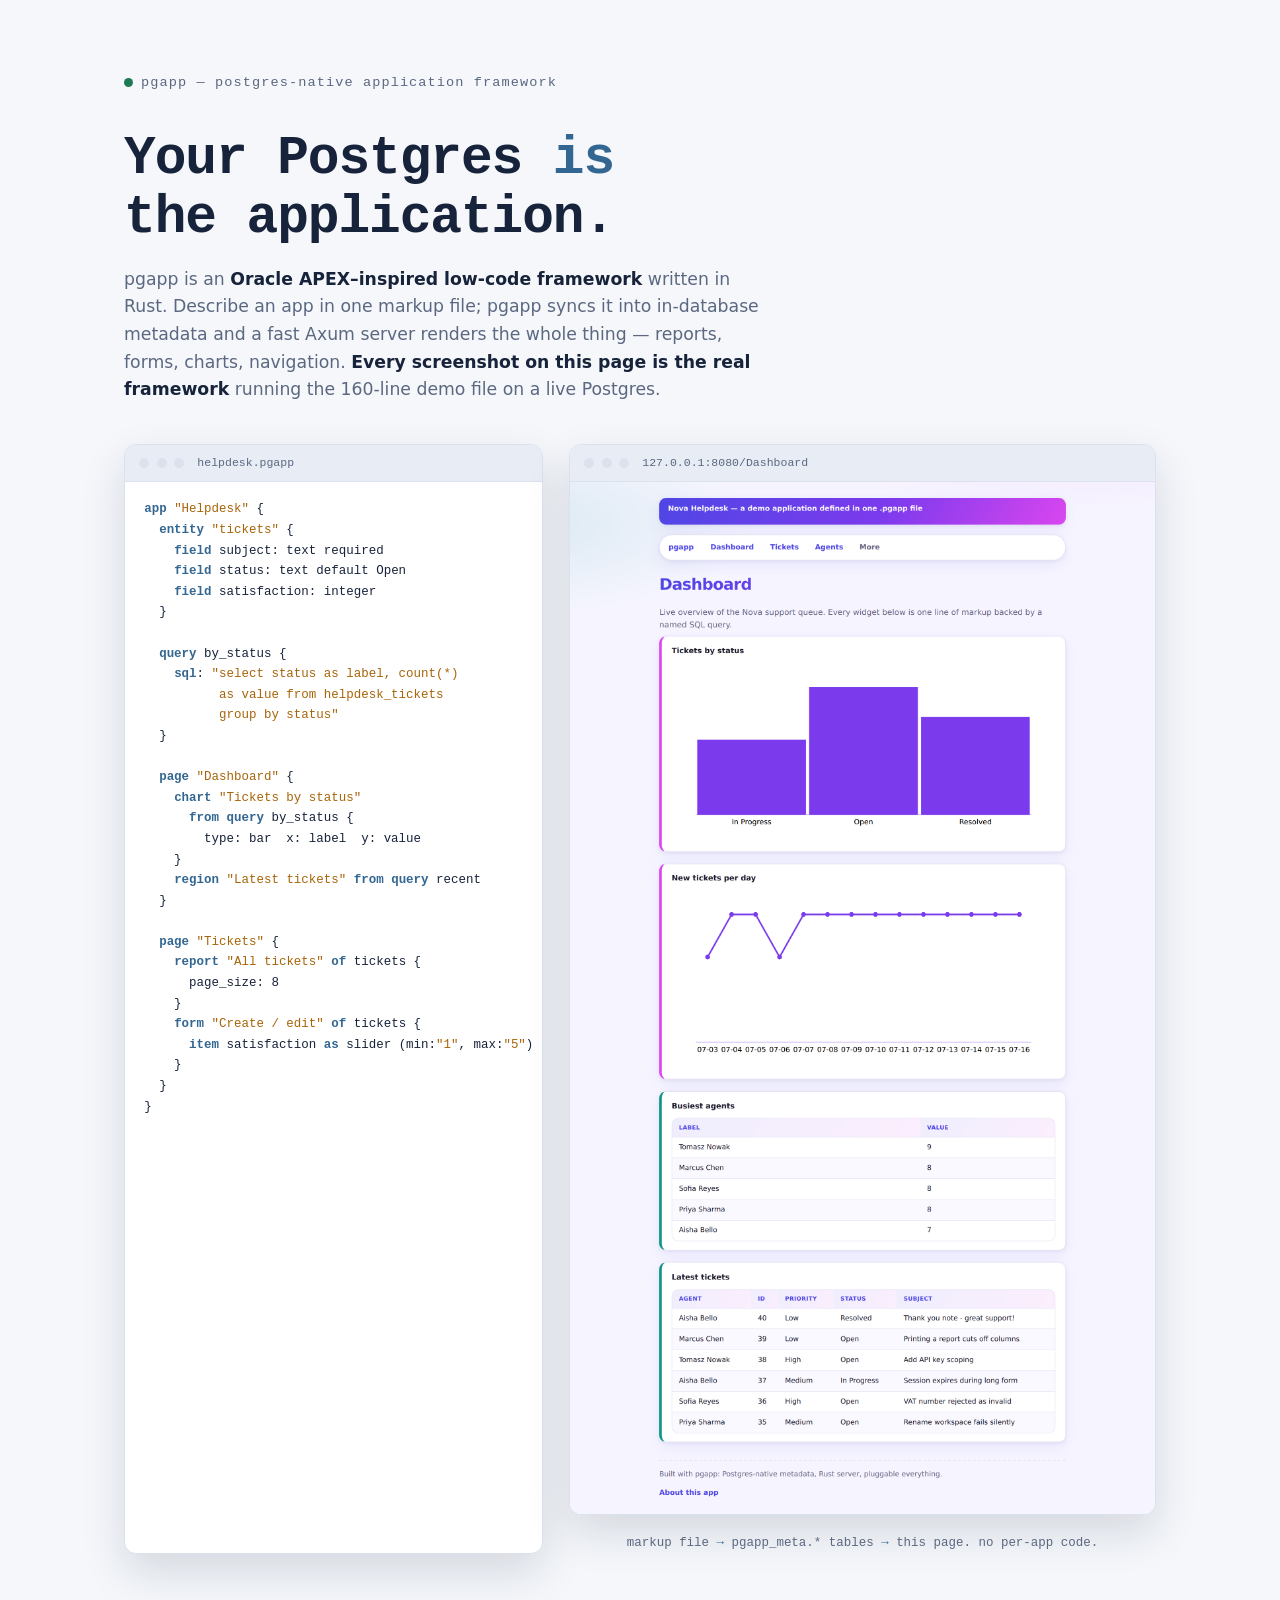
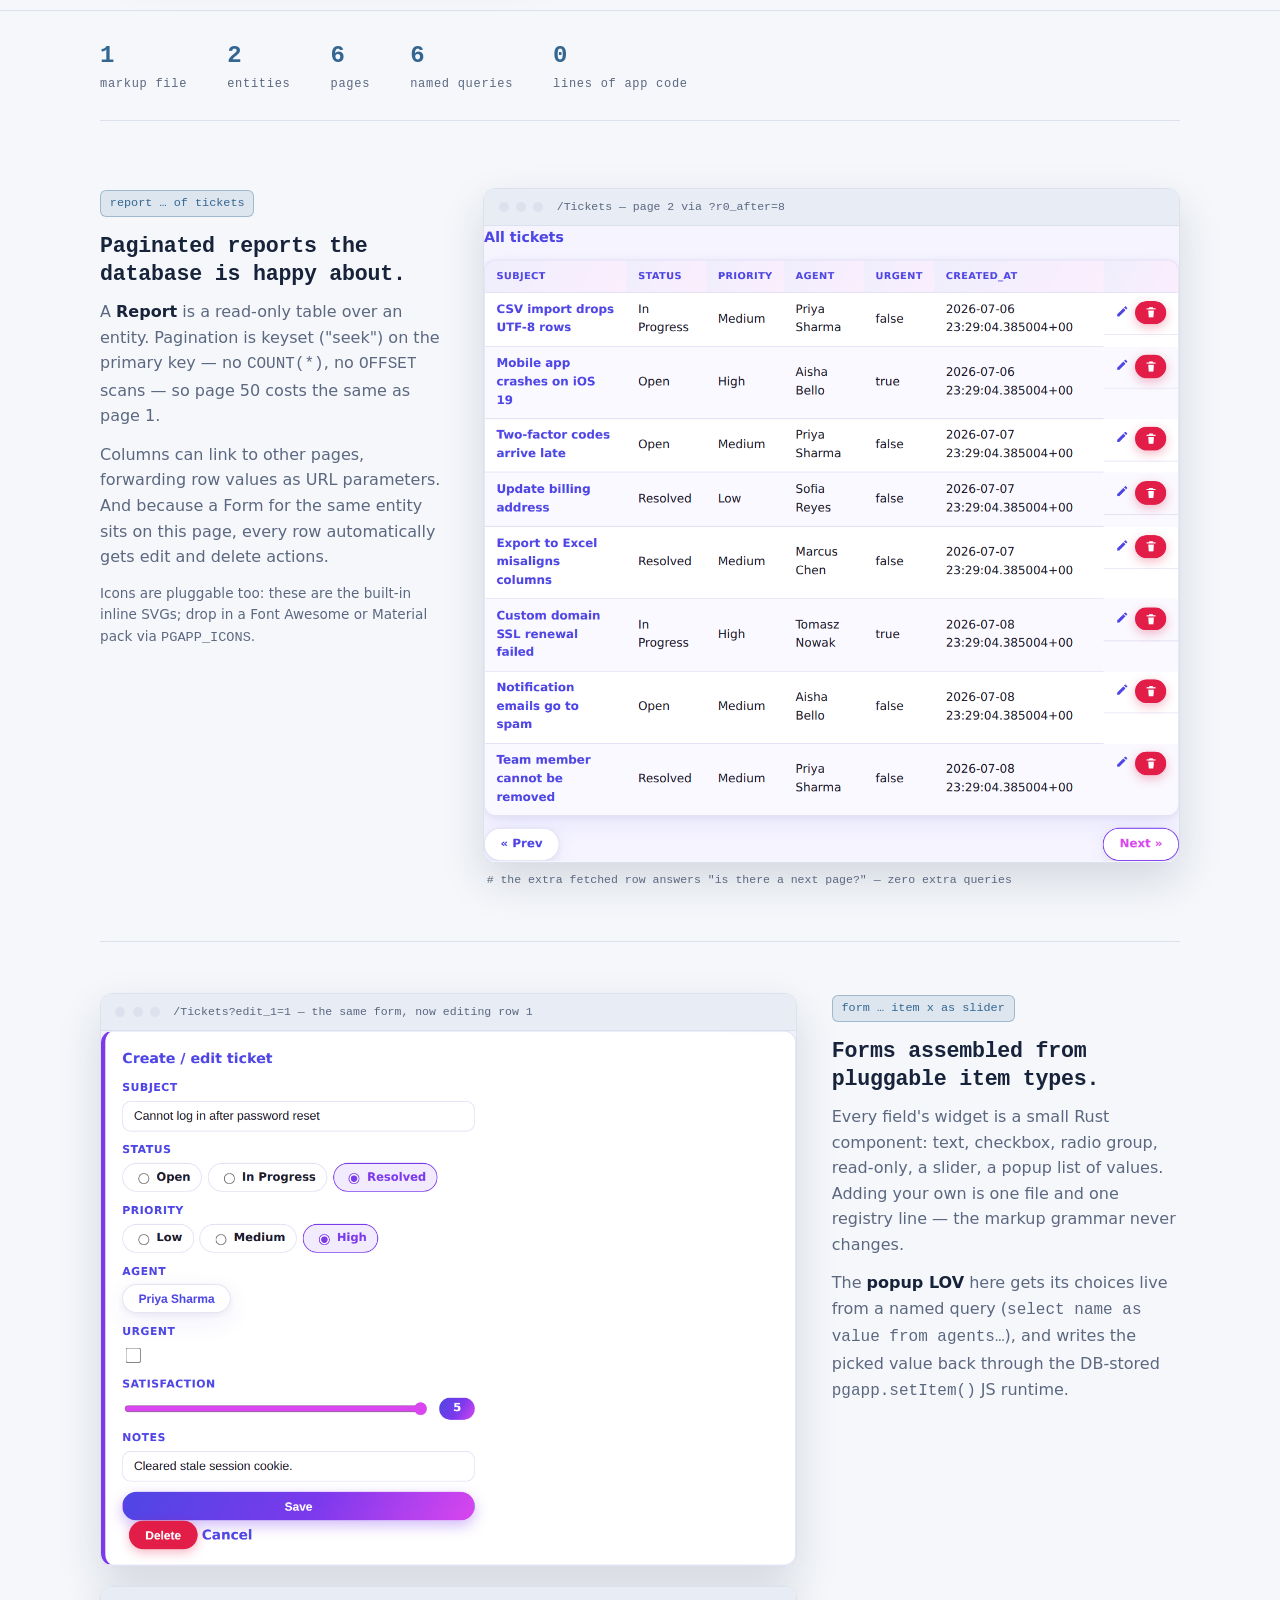
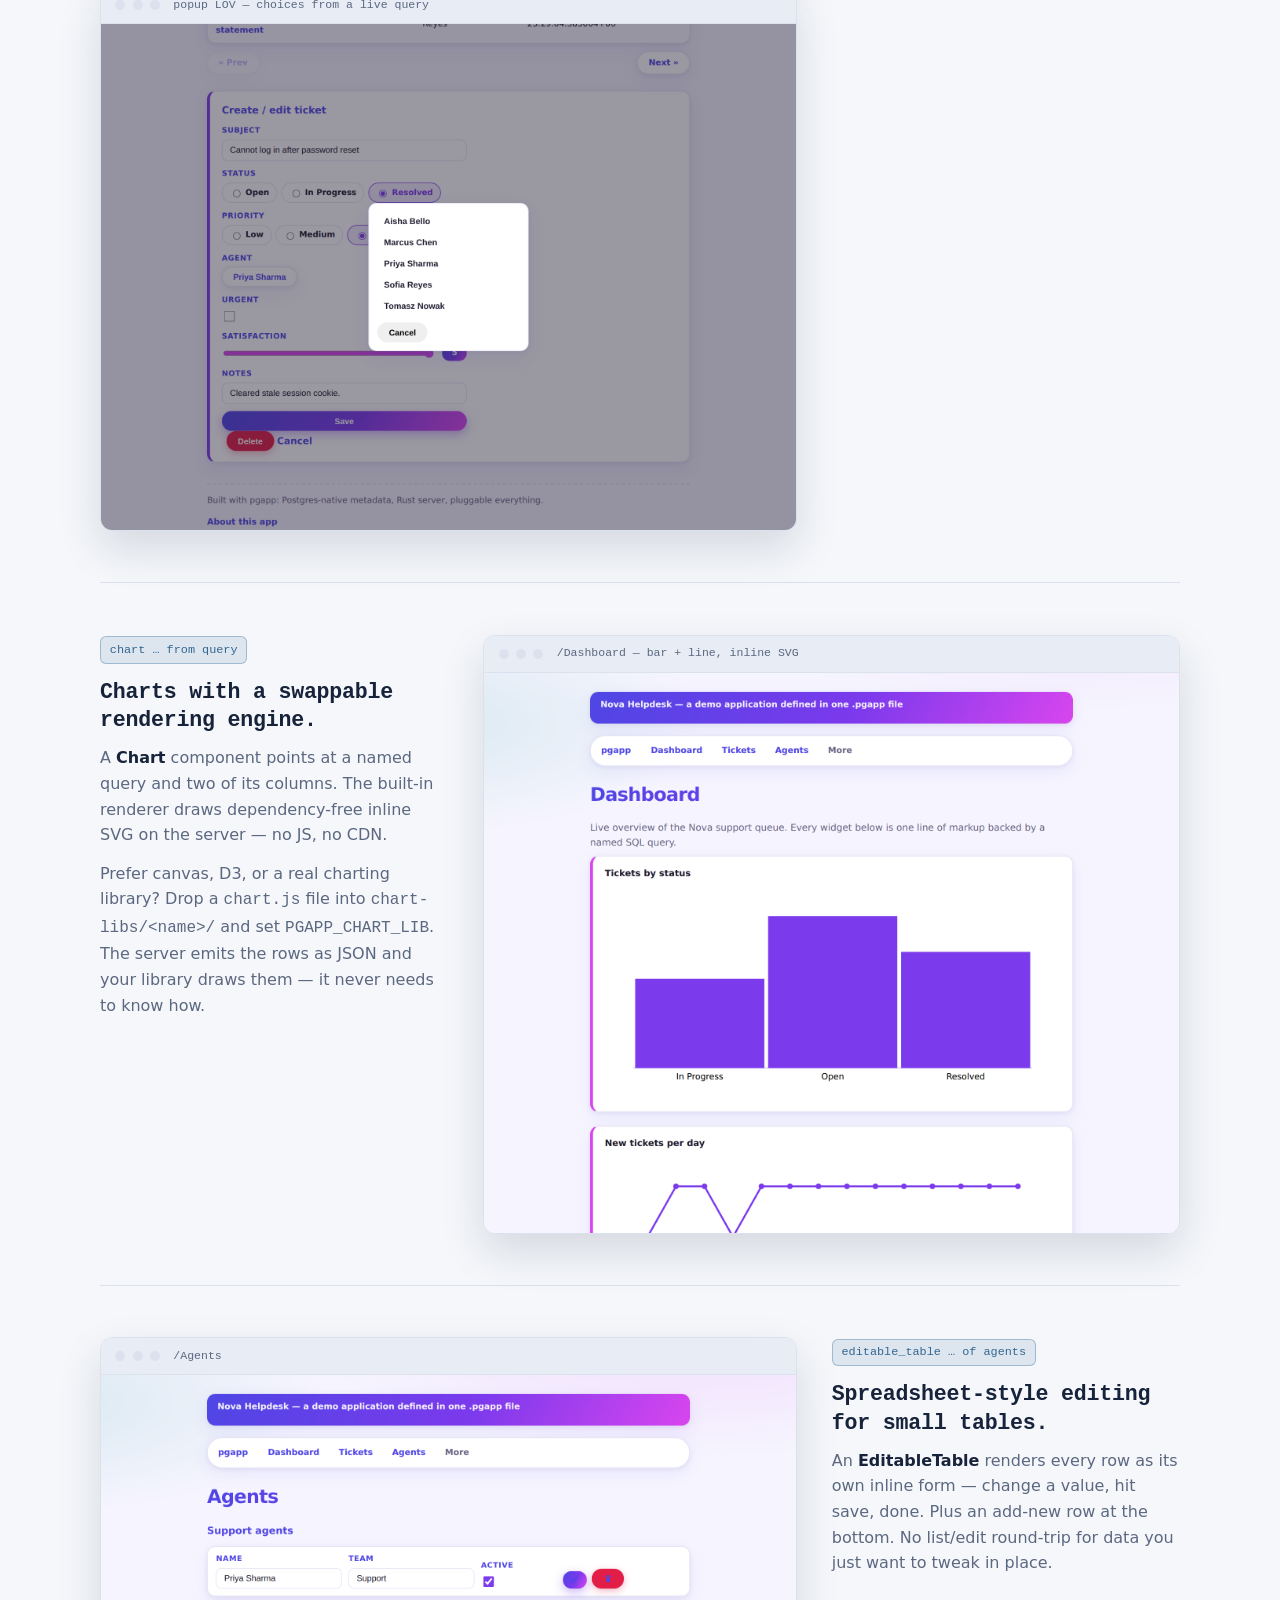
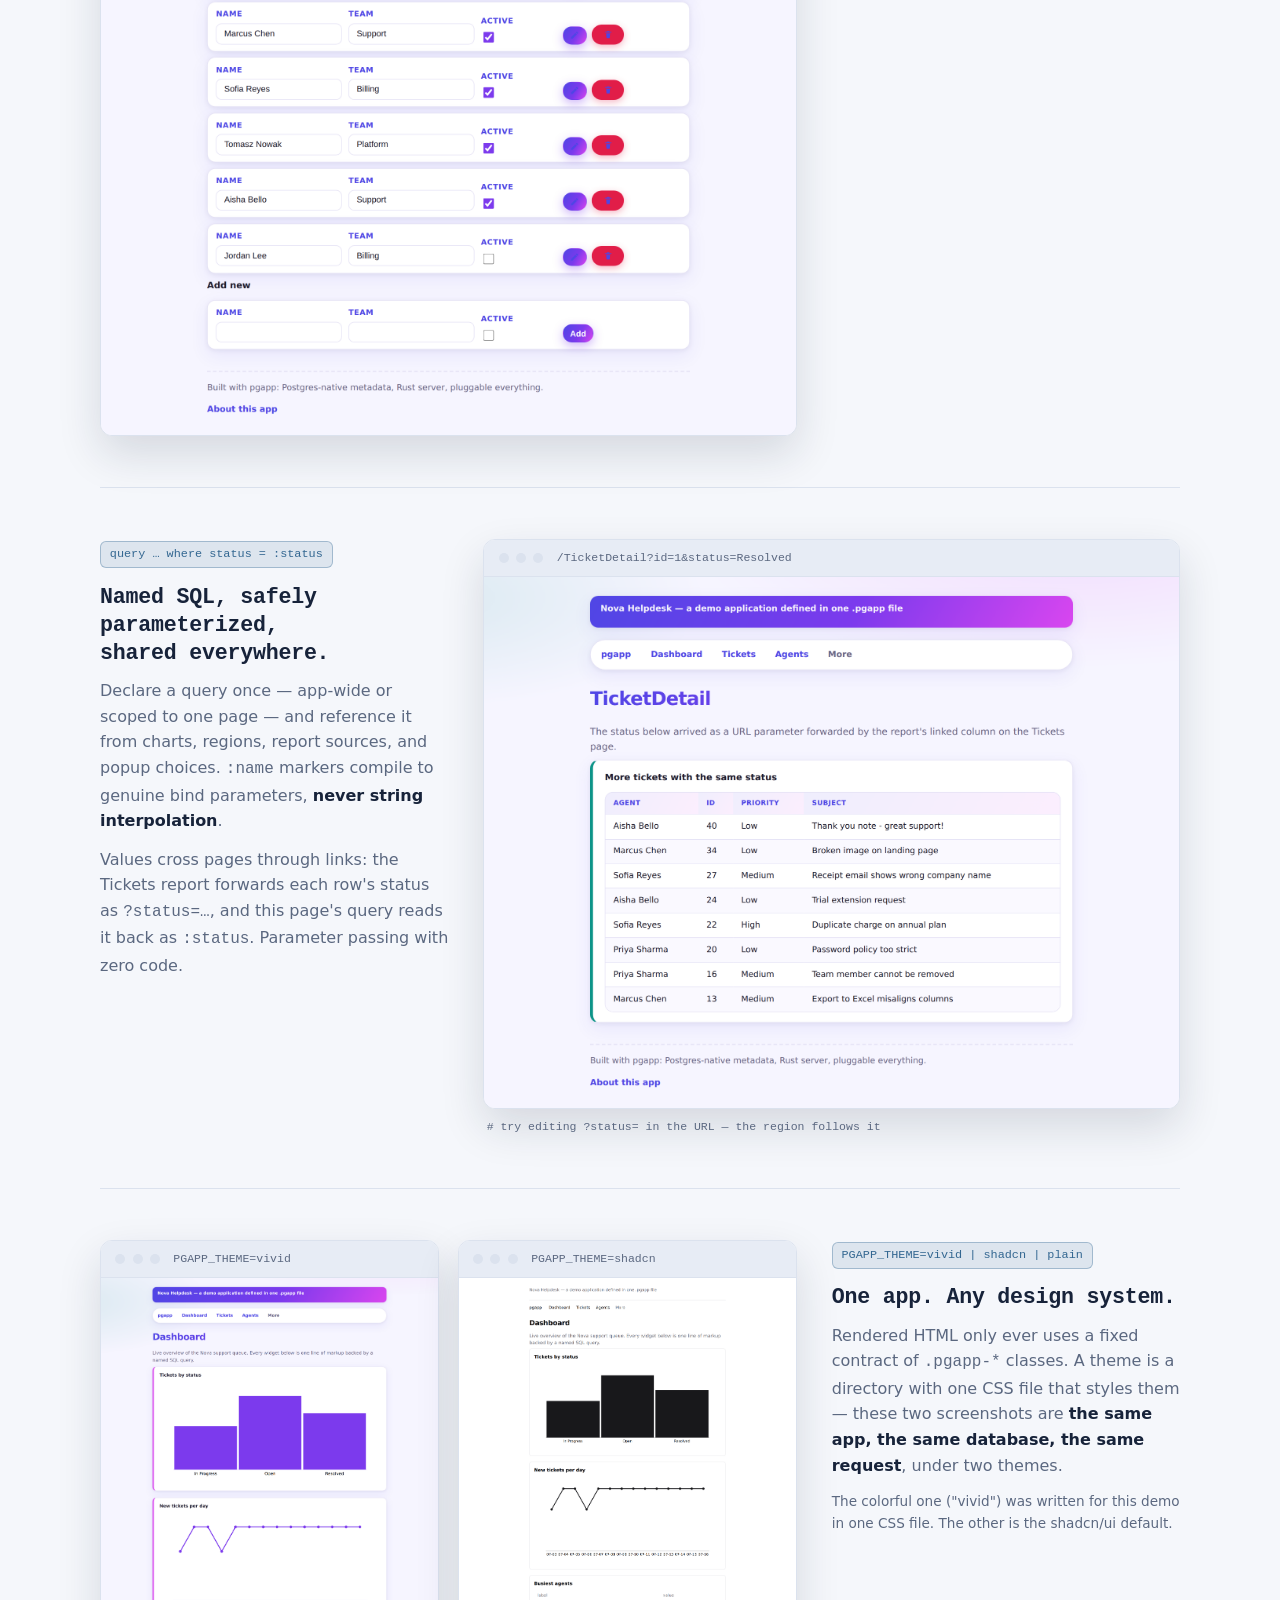
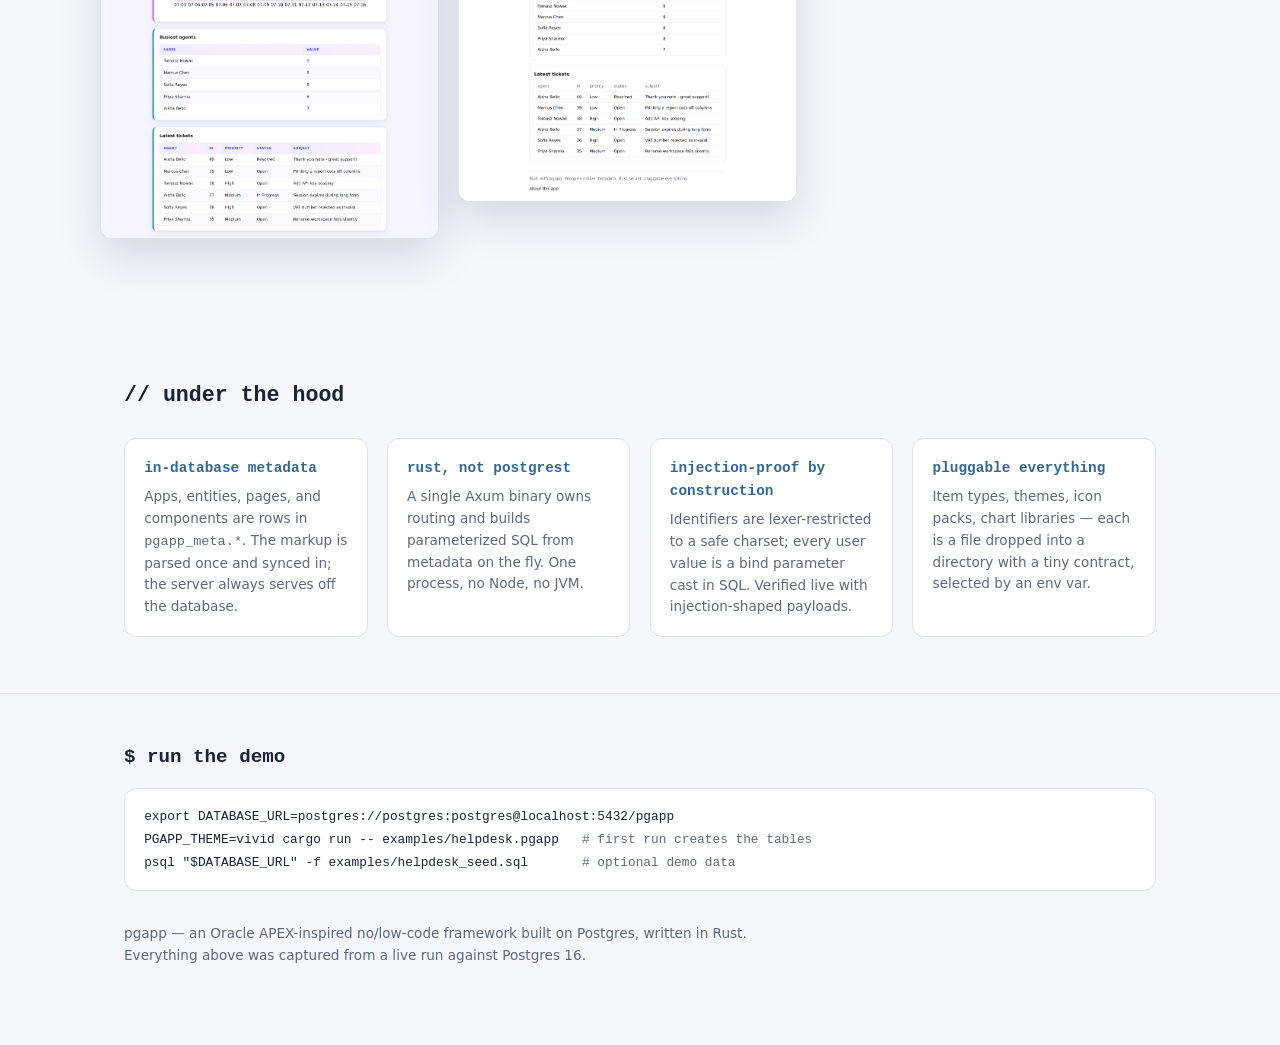
==== marketing/index.html @ d8c6afb7 "Add Nova Helpdesk demo app, vivid theme, and marketing page - examples/helpdesk.pgapp: a richer demo" ====
<!doctype html>
<html lang="en">
<head>
<meta charset="utf-8">
<meta name="viewport" content="width=device-width, initial-scale=1">
<title>pgapp — your Postgres is the app</title>
<style>
  :root {
    --ink0: #0b1220;
    --ink1: #121b2e;
    --ink2: #1a2740;
    --line: #24304a;
    --text: #dce4f2;
    --muted: #8b97ad;
    --accent: #6db3e8;
    --accent-deep: #336791;
    --amber: #e8a13d;
    --good: #58c496;
    --frame-bar: #1a2438;
    --shadow: 0 24px 60px rgb(0 0 0 / 0.45);
    --radius: 12px;
    --mono: ui-monospace, "SF Mono", "Cascadia Code", "JetBrains Mono", Menlo, Consolas, monospace;
    --sans: system-ui, -apple-system, "Segoe UI", sans-serif;
  }
  @media (prefers-color-scheme: light) {
    :root {
      --ink0: #f5f7fb;
      --ink1: #ffffff;
      --ink2: #eef2f9;
      --line: #dbe2ee;
      --text: #17233a;
      --muted: #5b6880;
      --accent: #336791;
      --accent-deep: #336791;
      --amber: #a86408;
      --good: #1e7a54;
      --frame-bar: #e7ecf5;
      --shadow: 0 18px 44px rgb(23 35 58 / 0.14);
    }
  }
  :root[data-theme="dark"] {
    --ink0: #0b1220; --ink1: #121b2e; --ink2: #1a2740; --line: #24304a;
    --text: #dce4f2; --muted: #8b97ad; --accent: #6db3e8; --accent-deep: #336791;
    --amber: #e8a13d; --good: #58c496; --frame-bar: #1a2438;
    --shadow: 0 24px 60px rgb(0 0 0 / 0.45);
  }
  :root[data-theme="light"] {
    --ink0: #f5f7fb; --ink1: #ffffff; --ink2: #eef2f9; --line: #dbe2ee;
    --text: #17233a; --muted: #5b6880; --accent: #336791; --accent-deep: #336791;
    --amber: #a86408; --good: #1e7a54; --frame-bar: #e7ecf5;
    --shadow: 0 18px 44px rgb(23 35 58 / 0.14);
  }

  * { box-sizing: border-box; }
  body {
    margin: 0;
    background: var(--ink0);
    color: var(--text);
    font-family: var(--sans);
    line-height: 1.6;
    font-size: 16px;
  }
  a { color: var(--accent); }
  a:focus-visible, button:focus-visible { outline: 2px solid var(--accent); outline-offset: 3px; }

  .wrap { max-width: 1080px; margin: 0 auto; padding: 0 1.5rem; }

  /* ---------- hero ---------- */
  .hero { padding: 4.5rem 0 3.5rem; border-bottom: 1px solid var(--line); }
  .brand {
    font-family: var(--mono);
    font-size: 0.85rem;
    color: var(--muted);
    letter-spacing: 0.08em;
    display: flex;
    align-items: center;
    gap: 0.5rem;
    margin-bottom: 2.25rem;
  }
  .brand .dot { width: 9px; height: 9px; border-radius: 50%; background: var(--good); }
  h1 {
    font-family: var(--mono);
    font-size: clamp(2rem, 5vw, 3.3rem);
    line-height: 1.12;
    letter-spacing: -0.02em;
    margin: 0 0 1.1rem;
    max-width: 21ch;
    text-wrap: balance;
    font-weight: 700;
  }
  h1 .a { color: var(--accent); }
  .lede { color: var(--muted); max-width: 58ch; font-size: 1.08rem; margin: 0 0 2.5rem; }
  .lede strong { color: var(--text); font-weight: 600; }

  .hero-pair {
    display: grid;
    grid-template-columns: minmax(320px, 5fr) 7fr;
    gap: 1.6rem;
    align-items: stretch;
  }
  @media (max-width: 860px) { .hero-pair { grid-template-columns: 1fr; } }

  .code-card {
    background: var(--ink1);
    border: 1px solid var(--line);
    border-radius: var(--radius);
    overflow: hidden;
    display: flex;
    flex-direction: column;
    box-shadow: var(--shadow);
  }
  .code-card .bar, .frame .bar {
    display: flex;
    align-items: center;
    gap: 0.45rem;
    background: var(--frame-bar);
    border-bottom: 1px solid var(--line);
    padding: 0.55rem 0.9rem;
    font-family: var(--mono);
    font-size: 0.72rem;
    color: var(--muted);
  }
  .bar .b { width: 10px; height: 10px; border-radius: 50%; background: var(--line); }
  .bar .name { margin-left: 0.4rem; }
  .code-card pre {
    margin: 0;
    padding: 1.1rem 1.2rem;
    overflow-x: auto;
    font-family: var(--mono);
    font-size: 0.78rem;
    line-height: 1.65;
    flex: 1;
  }
  .k { color: var(--accent); font-weight: 600; }
  .s { color: var(--amber); }
  .c { color: var(--muted); }

  .frame {
    background: var(--ink1);
    border: 1px solid var(--line);
    border-radius: var(--radius);
    overflow: hidden;
    box-shadow: var(--shadow);
  }
  .frame img { display: block; width: 100%; height: auto; }
  .frame.crop img { max-height: 560px; object-fit: cover; object-position: top; }

  .arrow-note {
    font-family: var(--mono);
    font-size: 0.78rem;
    color: var(--muted);
    text-align: center;
    padding: 1.2rem 0 0;
  }
  .arrow-note .a { color: var(--accent); }

  /* ---------- stats strip ---------- */
  .stats {
    display: flex;
    flex-wrap: wrap;
    gap: 2.5rem;
    padding: 1.6rem 0;
    border-bottom: 1px solid var(--line);
    font-family: var(--mono);
  }
  .stat .n { font-size: 1.5rem; font-weight: 700; color: var(--accent); font-variant-numeric: tabular-nums; }
  .stat .l { font-size: 0.75rem; color: var(--muted); letter-spacing: 0.06em; }

  /* ---------- feature rows ---------- */
  .features { padding: 1rem 0 2rem; }
  .feature {
    display: grid;
    grid-template-columns: minmax(280px, 4fr) 8fr;
    gap: 2.2rem;
    align-items: start;
    padding: 3.2rem 0;
    border-bottom: 1px solid var(--line);
  }
  .feature:last-child { border-bottom: none; }
  .feature.flip { grid-template-columns: 8fr minmax(280px, 4fr); }
  .feature.flip .txt { order: 2; }
  .feature.flip .media { order: 1; }
  @media (max-width: 860px) {
    .feature, .feature.flip { grid-template-columns: 1fr; }
    .feature.flip .txt { order: 1; }
    .feature.flip .media { order: 2; }
  }
  .eyebrow {
    display: inline-block;
    font-family: var(--mono);
    font-size: 0.74rem;
    color: var(--accent);
    background: color-mix(in srgb, var(--accent) 12%, transparent);
    border: 1px solid color-mix(in srgb, var(--accent) 35%, transparent);
    border-radius: 6px;
    padding: 0.2rem 0.55rem;
    margin-bottom: 0.9rem;
  }
  .feature h2 {
    font-family: var(--mono);
    font-size: 1.35rem;
    letter-spacing: -0.01em;
    margin: 0 0 0.7rem;
    line-height: 1.3;
    text-wrap: balance;
  }
  .feature p { color: var(--muted); margin: 0 0 0.8rem; max-width: 48ch; }
  .feature p strong { color: var(--text); font-weight: 600; }
  .feature .fine { font-size: 0.85rem; }
  .media-stack { display: flex; flex-direction: column; gap: 1.2rem; }
  .caption {
    font-family: var(--mono);
    font-size: 0.72rem;
    color: var(--muted);
    padding: 0.55rem 0.2rem 0;
  }
  .two-up { display: grid; grid-template-columns: 1fr 1fr; gap: 1.2rem; }
  @media (max-width: 700px) { .two-up { grid-template-columns: 1fr; } }

  /* ---------- architecture ---------- */
  .arch { padding: 3.5rem 0; border-bottom: 1px solid var(--line); }
  .arch h2 { font-family: var(--mono); font-size: 1.35rem; margin: 0 0 1.6rem; }
  .arch-grid { display: grid; grid-template-columns: repeat(auto-fit, minmax(230px, 1fr)); gap: 1.2rem; }
  .arch-card {
    background: var(--ink1);
    border: 1px solid var(--line);
    border-radius: var(--radius);
    padding: 1.1rem 1.2rem;
  }
  .arch-card h3 { font-family: var(--mono); font-size: 0.9rem; color: var(--accent); margin: 0 0 0.4rem; }
  .arch-card p { font-size: 0.85rem; color: var(--muted); margin: 0; }

  /* ---------- footer ---------- */
  .foot { padding: 3rem 0 4rem; }
  .foot h2 { font-family: var(--mono); font-size: 1.2rem; margin: 0 0 1rem; }
  .runbox {
    background: var(--ink1);
    border: 1px solid var(--line);
    border-radius: var(--radius);
    padding: 1rem 1.2rem;
    font-family: var(--mono);
    font-size: 0.8rem;
    overflow-x: auto;
    white-space: pre;
    line-height: 1.8;
  }
  .foot .sig { margin-top: 2rem; font-size: 0.85rem; color: var(--muted); }
</style>
</head>
<body>

<header class="hero">
  <div class="wrap">
    <div class="brand"><span class="dot"></span>pgapp &mdash; postgres-native application framework</div>
    <h1>Your Postgres <span class="a">is</span> the application.</h1>
    <p class="lede">pgapp is an <strong>Oracle&nbsp;APEX&ndash;inspired low-code framework</strong> written in Rust.
    Describe an app in one markup file; pgapp syncs it into in-database metadata and a fast Axum server
    renders the whole thing &mdash; reports, forms, charts, navigation. <strong>Every screenshot on this page is the
    real framework</strong> running the 160-line demo file on a live Postgres.</p>

    <div class="hero-pair">
      <div class="code-card">
        <div class="bar"><span class="b"></span><span class="b"></span><span class="b"></span><span class="name">helpdesk.pgapp</span></div>
        <pre><span class="k">app</span> <span class="s">"Helpdesk"</span> {
  <span class="k">entity</span> <span class="s">"tickets"</span> {
    <span class="k">field</span> subject: text required
    <span class="k">field</span> status: text default Open
    <span class="k">field</span> satisfaction: integer
  }

  <span class="k">query</span> by_status {
    <span class="k">sql</span>: <span class="s">"select status as label, count(*)
          as value from helpdesk_tickets
          group by status"</span>
  }

  <span class="k">page</span> <span class="s">"Dashboard"</span> {
    <span class="k">chart</span> <span class="s">"Tickets by status"</span>
      <span class="k">from query</span> by_status {
        type: bar  x: label  y: value
    }
    <span class="k">region</span> <span class="s">"Latest tickets"</span> <span class="k">from query</span> recent
  }

  <span class="k">page</span> <span class="s">"Tickets"</span> {
    <span class="k">report</span> <span class="s">"All tickets"</span> <span class="k">of</span> tickets {
      page_size: 8
    }
    <span class="k">form</span> <span class="s">"Create / edit"</span> <span class="k">of</span> tickets {
      <span class="k">item</span> satisfaction <span class="k">as</span> slider (min:<span class="s">"1"</span>, max:<span class="s">"5"</span>)
    }
  }
}</pre>
      </div>
      <div>
        <div class="frame"><div class="bar"><span class="b"></span><span class="b"></span><span class="b"></span><span class="name">127.0.0.1:8080/Dashboard</span></div><img src="shots/dashboard.png" alt="The rendered Dashboard page: two charts and two query-backed tables, styled by the vivid theme"></div>
        <div class="arrow-note">markup file <span class="a">&rarr;</span> pgapp_meta.* tables <span class="a">&rarr;</span> this page. no per-app code.</div>
      </div>
    </div>
  </div>
</header>

<section class="wrap stats" aria-label="Demo app contents">
  <div class="stat"><div class="n">1</div><div class="l">markup file</div></div>
  <div class="stat"><div class="n">2</div><div class="l">entities</div></div>
  <div class="stat"><div class="n">6</div><div class="l">pages</div></div>
  <div class="stat"><div class="n">6</div><div class="l">named queries</div></div>
  <div class="stat"><div class="n">0</div><div class="l">lines of app code</div></div>
</section>

<main class="features wrap">

  <div class="feature">
    <div class="txt">
      <span class="eyebrow">report &hellip; of tickets</span>
      <h2>Paginated reports the database is happy about.</h2>
      <p>A <strong>Report</strong> is a read-only table over an entity. Pagination is keyset ("seek") on the primary key
      &mdash; no <code>COUNT(*)</code>, no <code>OFFSET</code> scans &mdash; so page 50 costs the same as page 1.</p>
      <p>Columns can link to other pages, forwarding row values as URL parameters. And because a Form for the
      same entity sits on this page, every row automatically gets edit and delete actions.</p>
      <p class="fine">Icons are pluggable too: these are the built-in inline SVGs; drop in a Font&nbsp;Awesome or
      Material pack via <code>PGAPP_ICONS</code>.</p>
    </div>
    <div class="media">
      <div class="frame"><div class="bar"><span class="b"></span><span class="b"></span><span class="b"></span><span class="name">/Tickets &mdash; page 2 via ?r0_after=8</span></div><img src="shots/report-page2.png" alt="The All tickets report on its second page, with edit and delete icons on each row and Prev/Next controls"></div>
      <div class="caption"># the extra fetched row answers "is there a next page?" &mdash; zero extra queries</div>
    </div>
  </div>

  <div class="feature flip">
    <div class="txt">
      <span class="eyebrow">form &hellip; item x as slider</span>
      <h2>Forms assembled from pluggable item types.</h2>
      <p>Every field's widget is a small Rust component: text, checkbox, radio group, read-only, a slider,
      a popup list of values. Adding your own is one file and one registry line &mdash; the markup grammar
      never changes.</p>
      <p>The <strong>popup LOV</strong> here gets its choices live from a named query (<code>select name as value from
      agents&hellip;</code>), and writes the picked value back through the DB-stored <code>pgapp.setItem()</code> JS runtime.</p>
    </div>
    <div class="media">
      <div class="media-stack">
        <div class="frame"><div class="bar"><span class="b"></span><span class="b"></span><span class="b"></span><span class="name">/Tickets?edit_1=1 &mdash; the same form, now editing row 1</span></div><img src="shots/form-edit.png" alt="The ticket form in edit mode: pill-styled radio groups, an agent picker, a satisfaction slider reading 5"></div>
        <div class="frame"><div class="bar"><span class="b"></span><span class="b"></span><span class="b"></span><span class="name">popup LOV &mdash; choices from a live query</span></div><img src="shots/popup-lov.png" alt="A modal dialog listing the five active agents, fetched from a named query"></div>
      </div>
    </div>
  </div>

  <div class="feature">
    <div class="txt">
      <span class="eyebrow">chart &hellip; from query</span>
      <h2>Charts with a swappable rendering engine.</h2>
      <p>A <strong>Chart</strong> component points at a named query and two of its columns. The built-in renderer
      draws dependency-free inline SVG on the server &mdash; no JS, no CDN.</p>
      <p>Prefer canvas, D3, or a real charting library? Drop a <code>chart.js</code> file into
      <code>chart-libs/&lt;name&gt;/</code> and set <code>PGAPP_CHART_LIB</code>. The server emits the rows as JSON and
      your library draws them &mdash; it never needs to know how.</p>
    </div>
    <div class="media">
      <div class="frame crop"><div class="bar"><span class="b"></span><span class="b"></span><span class="b"></span><span class="name">/Dashboard &mdash; bar + line, inline SVG</span></div><img src="shots/dashboard.png" alt="Bar chart of tickets by status and a line chart of new tickets per day"></div>
    </div>
  </div>

  <div class="feature flip">
    <div class="txt">
      <span class="eyebrow">editable_table &hellip; of agents</span>
      <h2>Spreadsheet-style editing for small tables.</h2>
      <p>An <strong>EditableTable</strong> renders every row as its own inline form &mdash; change a value, hit save,
      done. Plus an add-new row at the bottom. No list/edit round-trip for data you just want to tweak in place.</p>
    </div>
    <div class="media">
      <div class="frame"><div class="bar"><span class="b"></span><span class="b"></span><span class="b"></span><span class="name">/Agents</span></div><img src="shots/agents.png" alt="Six agent rows, each with editable name, team, and active fields plus save and delete buttons"></div>
    </div>
  </div>

  <div class="feature">
    <div class="txt">
      <span class="eyebrow">query &hellip; where status = :status</span>
      <h2>Named SQL, safely parameterized, shared everywhere.</h2>
      <p>Declare a query once &mdash; app-wide or scoped to one page &mdash; and reference it from charts, regions,
      report sources, and popup choices. <code>:name</code> markers compile to genuine bind parameters,
      <strong>never string interpolation</strong>.</p>
      <p>Values cross pages through links: the Tickets report forwards each row's status as
      <code>?status=&hellip;</code>, and this page's query reads it back as <code>:status</code>. Parameter passing
      with zero code.</p>
    </div>
    <div class="media">
      <div class="frame"><div class="bar"><span class="b"></span><span class="b"></span><span class="b"></span><span class="name">/TicketDetail?id=1&amp;status=Resolved</span></div><img src="shots/detail.png" alt="The TicketDetail page showing a table of other resolved tickets, driven by the forwarded status parameter"></div>
      <div class="caption"># try editing ?status= in the URL &mdash; the region follows it</div>
    </div>
  </div>

  <div class="feature flip">
    <div class="txt">
      <span class="eyebrow">PGAPP_THEME=vivid | shadcn | plain</span>
      <h2>One app. Any design system.</h2>
      <p>Rendered HTML only ever uses a fixed contract of <code>.pgapp-*</code> classes. A theme is a directory
      with one CSS file that styles them &mdash; these two screenshots are <strong>the same app, the same database,
      the same request</strong>, under two themes.</p>
      <p class="fine">The colorful one ("vivid") was written for this demo in one CSS file. The other is the
      shadcn/ui default.</p>
    </div>
    <div class="media">
      <div class="two-up">
        <div>
          <div class="frame crop"><div class="bar"><span class="b"></span><span class="b"></span><span class="b"></span><span class="name">PGAPP_THEME=vivid</span></div><img src="shots/dashboard.png" alt="Dashboard in the vivid theme: gradient header, purple charts, card panels"></div>
        </div>
        <div>
          <div class="frame crop"><div class="bar"><span class="b"></span><span class="b"></span><span class="b"></span><span class="name">PGAPP_THEME=shadcn</span></div><img src="shots/dashboard-shadcn.png" alt="The identical dashboard in the neutral shadcn theme"></div>
        </div>
      </div>
    </div>
  </div>

</main>

<section class="arch">
  <div class="wrap">
    <h2>// under the hood</h2>
    <div class="arch-grid">
      <div class="arch-card"><h3>in-database metadata</h3><p>Apps, entities, pages, and components are rows in <code>pgapp_meta.*</code>. The markup is parsed once and synced in; the server always serves off the database.</p></div>
      <div class="arch-card"><h3>rust, not postgrest</h3><p>A single Axum binary owns routing and builds parameterized SQL from metadata on the fly. One process, no Node, no JVM.</p></div>
      <div class="arch-card"><h3>injection-proof by construction</h3><p>Identifiers are lexer-restricted to a safe charset; every user value is a bind parameter cast in SQL. Verified live with injection-shaped payloads.</p></div>
      <div class="arch-card"><h3>pluggable everything</h3><p>Item types, themes, icon packs, chart libraries &mdash; each is a file dropped into a directory with a tiny contract, selected by an env var.</p></div>
    </div>
  </div>
</section>

<footer class="foot">
  <div class="wrap">
    <h2>$ run the demo</h2>
    <div class="runbox">export DATABASE_URL=postgres://postgres:postgres@localhost:5432/pgapp
PGAPP_THEME=vivid cargo run -- examples/helpdesk.pgapp   <span class="c"># first run creates the tables</span>
psql "$DATABASE_URL" -f examples/helpdesk_seed.sql       <span class="c"># optional demo data</span></div>
    <p class="sig">pgapp &mdash; an Oracle APEX-inspired no/low-code framework built on Postgres, written in Rust.<br>
    Everything above was captured from a live run against Postgres 16.</p>
  </div>
</footer>

</body>
</html>
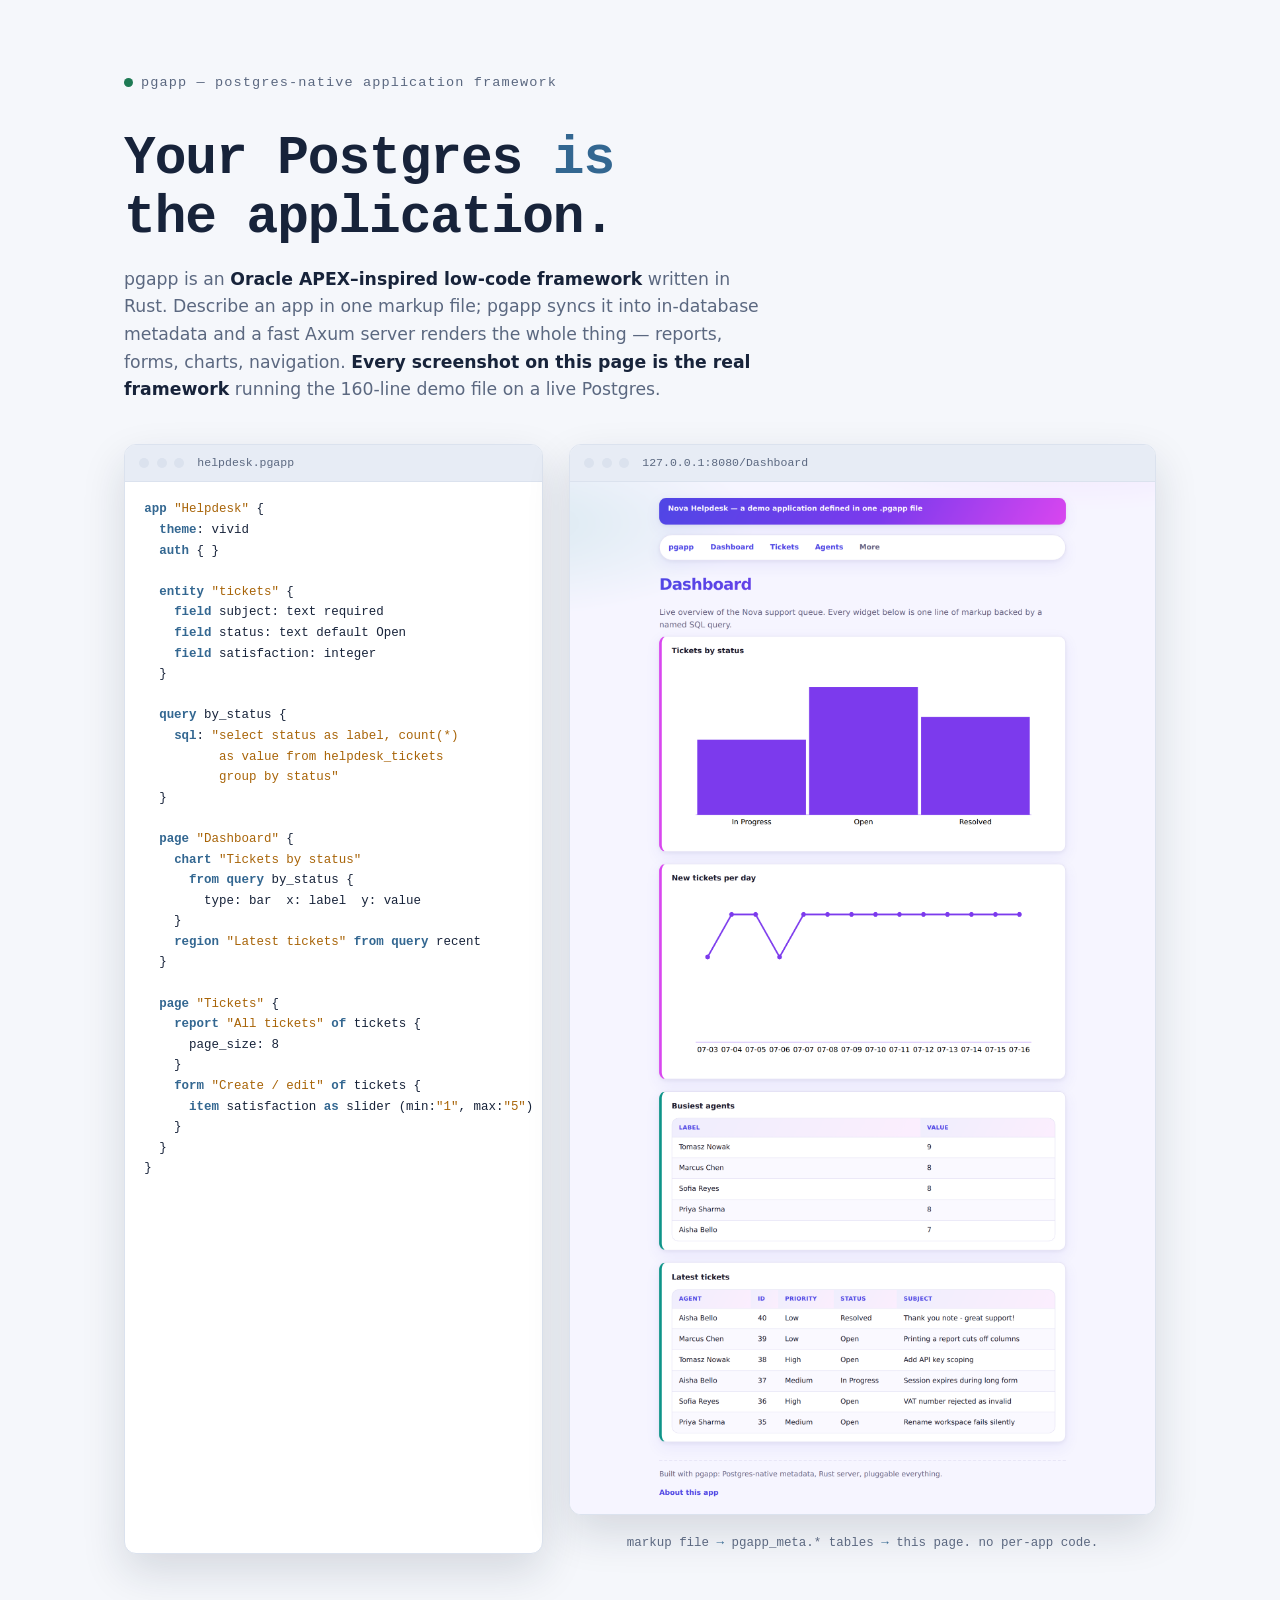
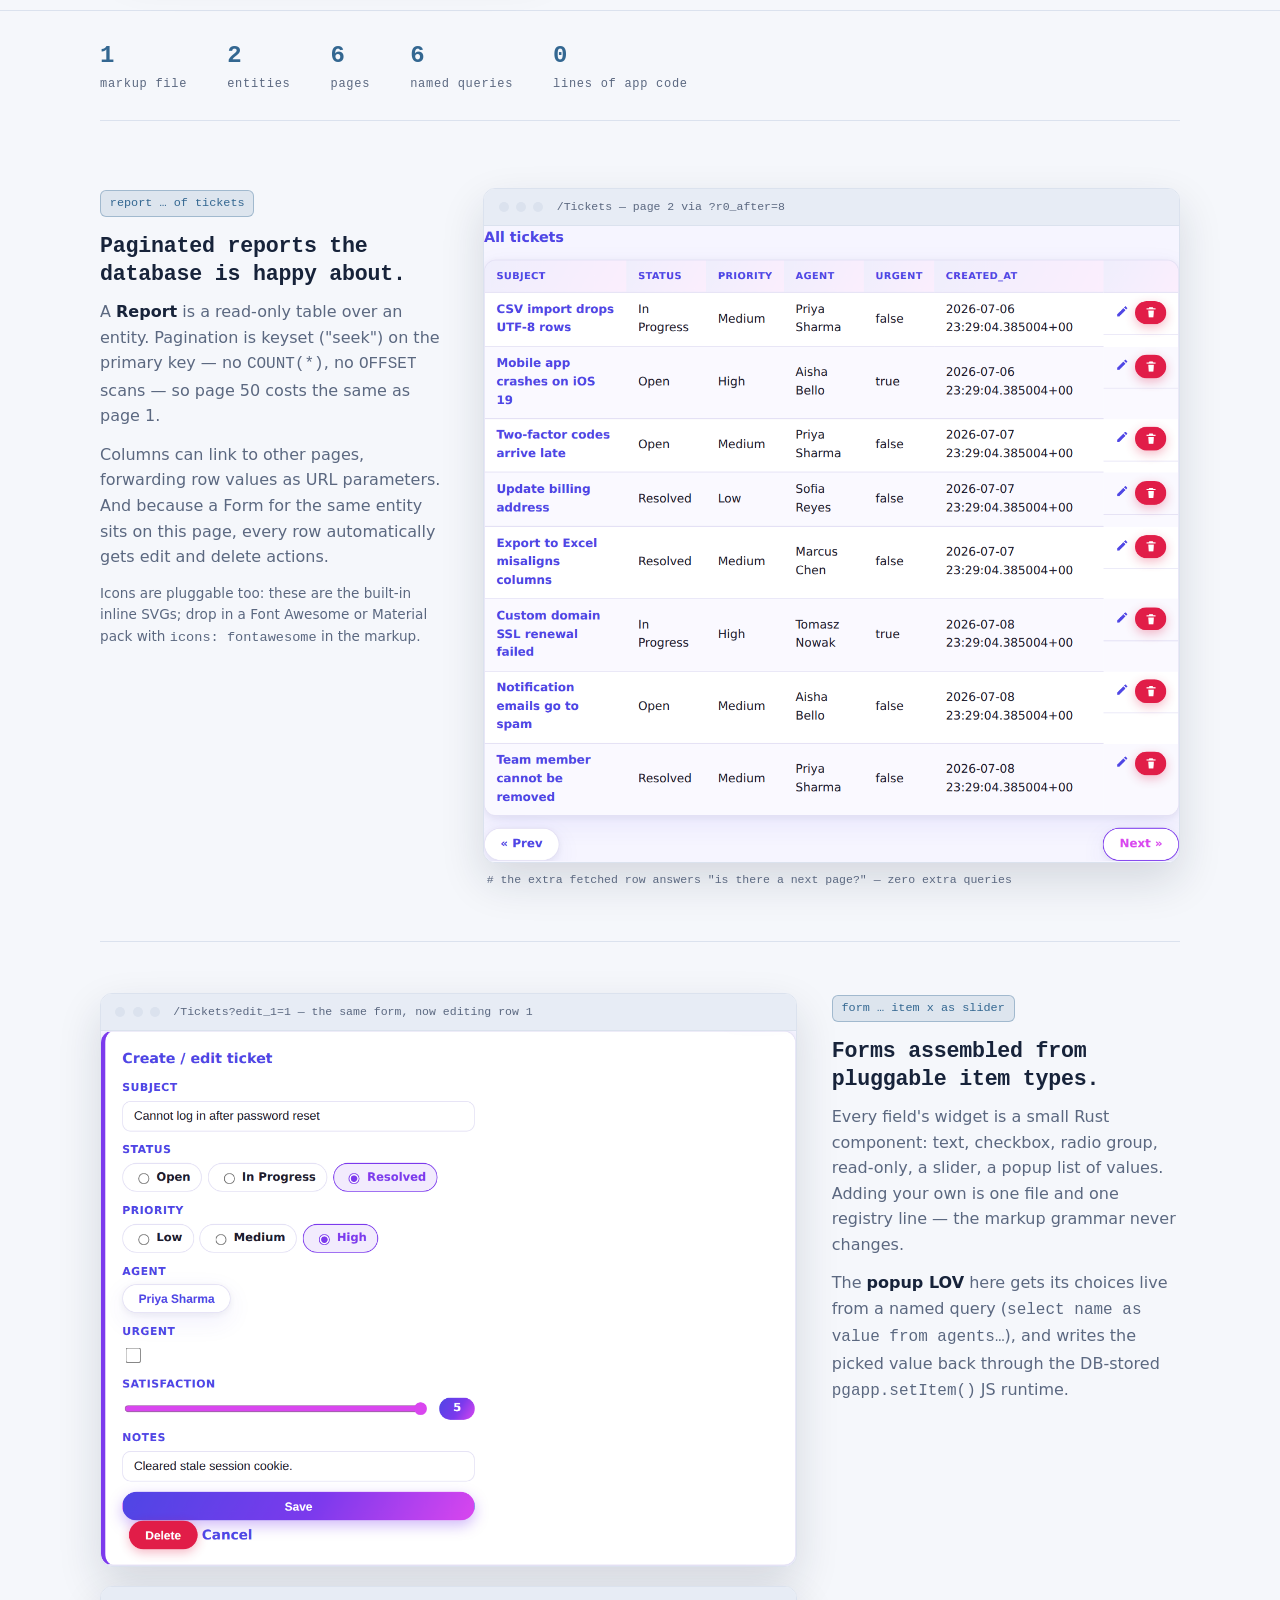
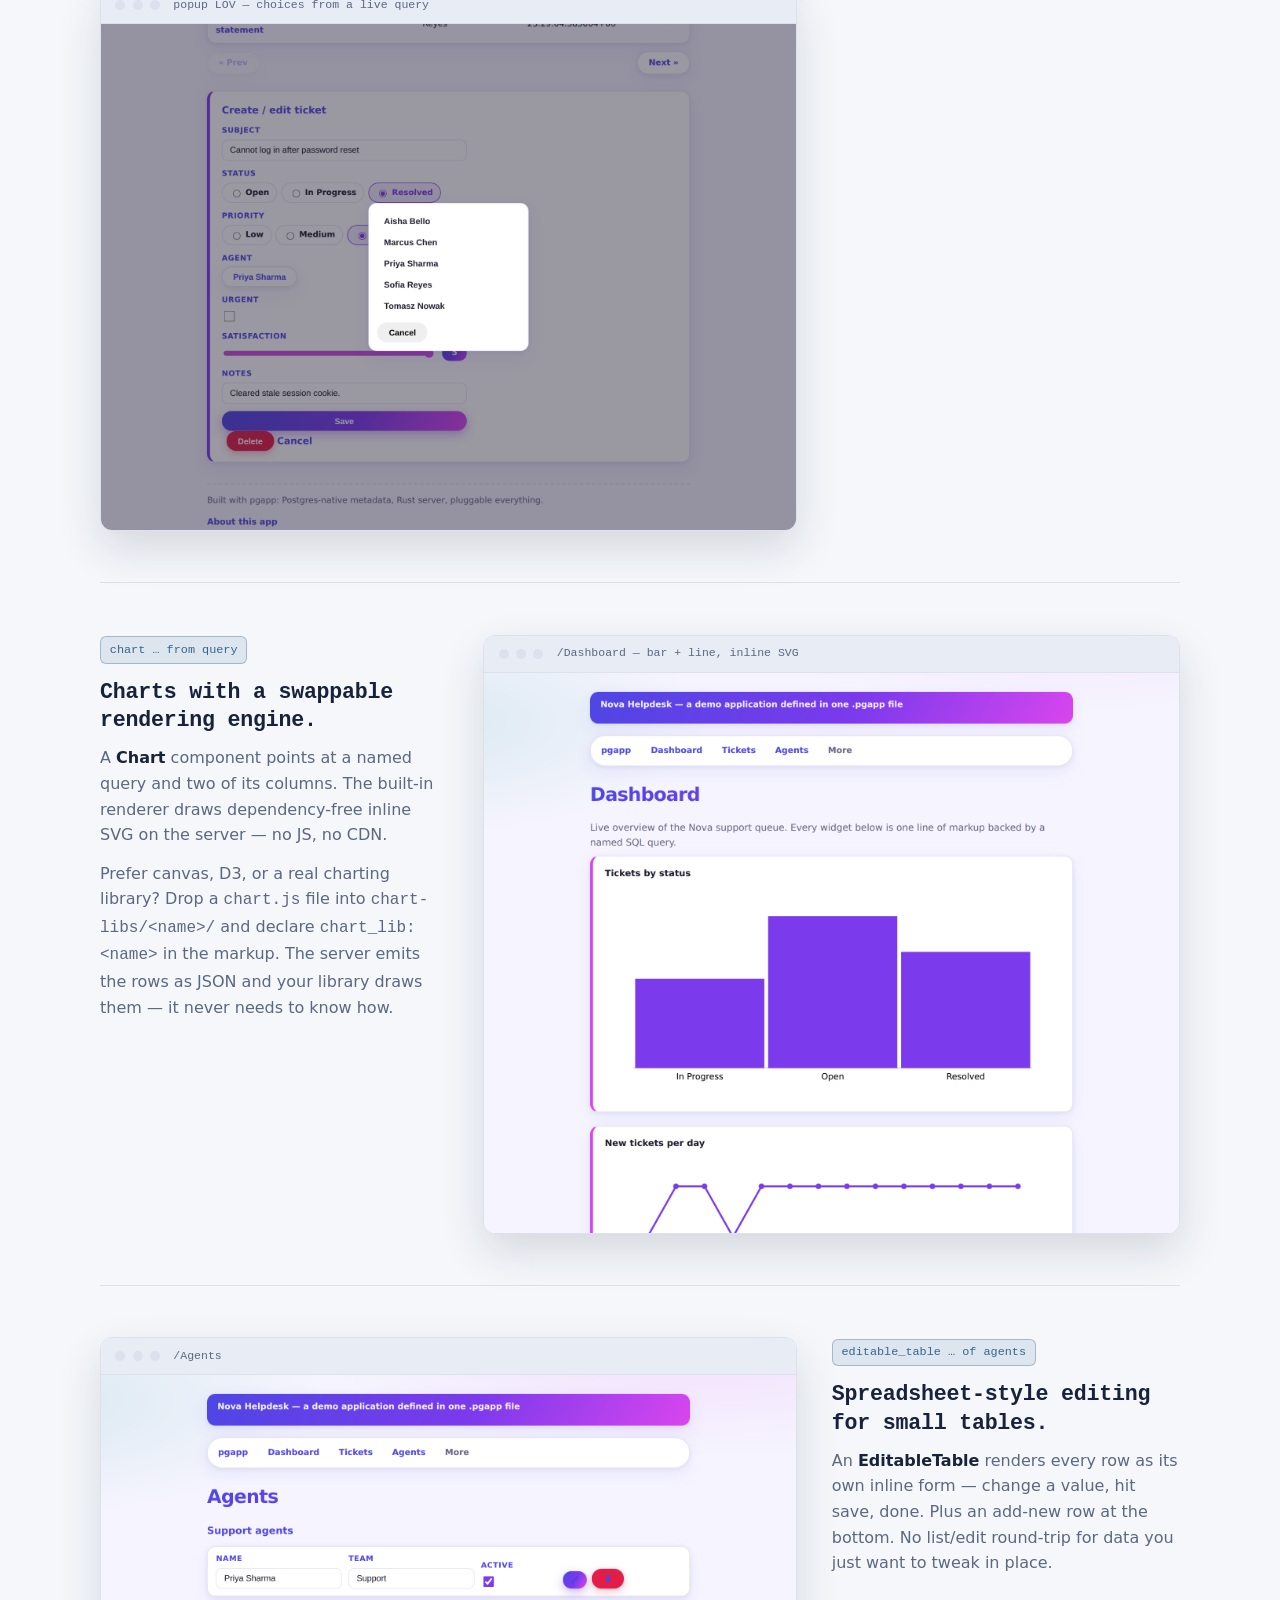
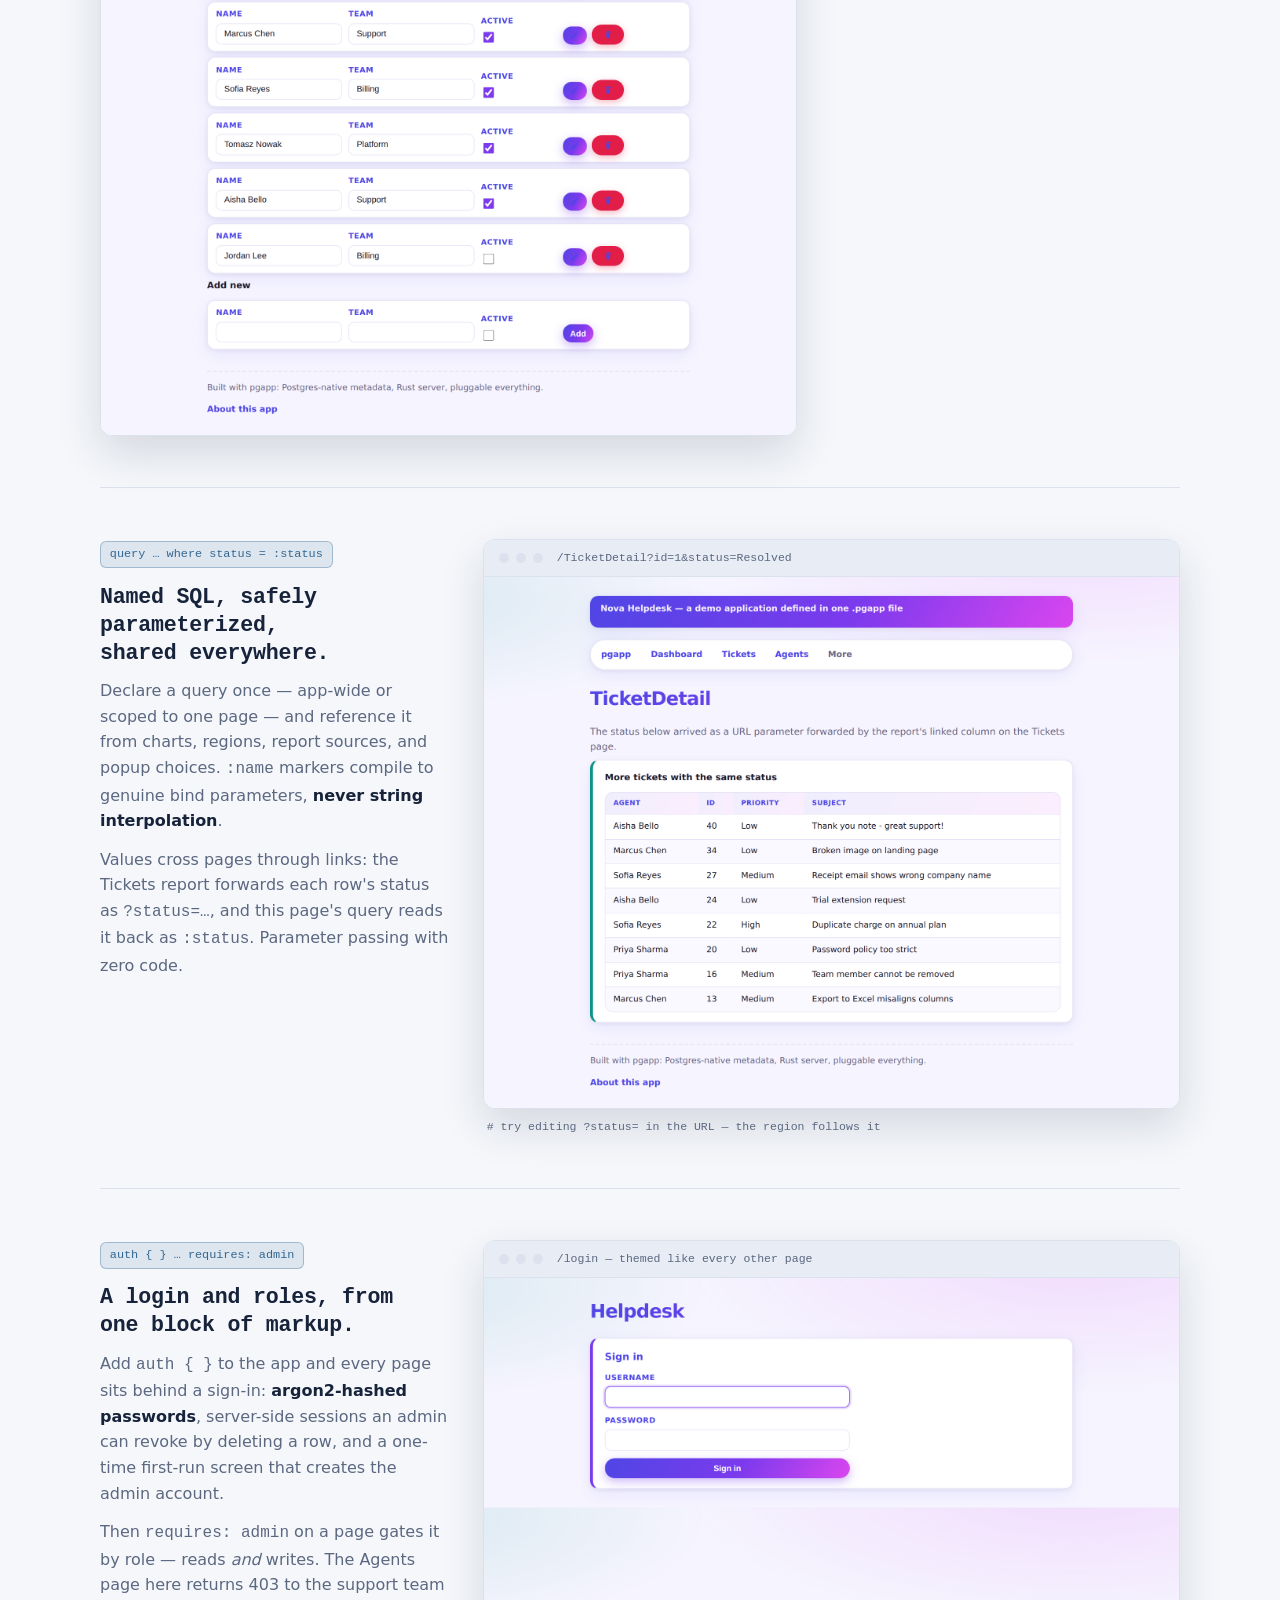
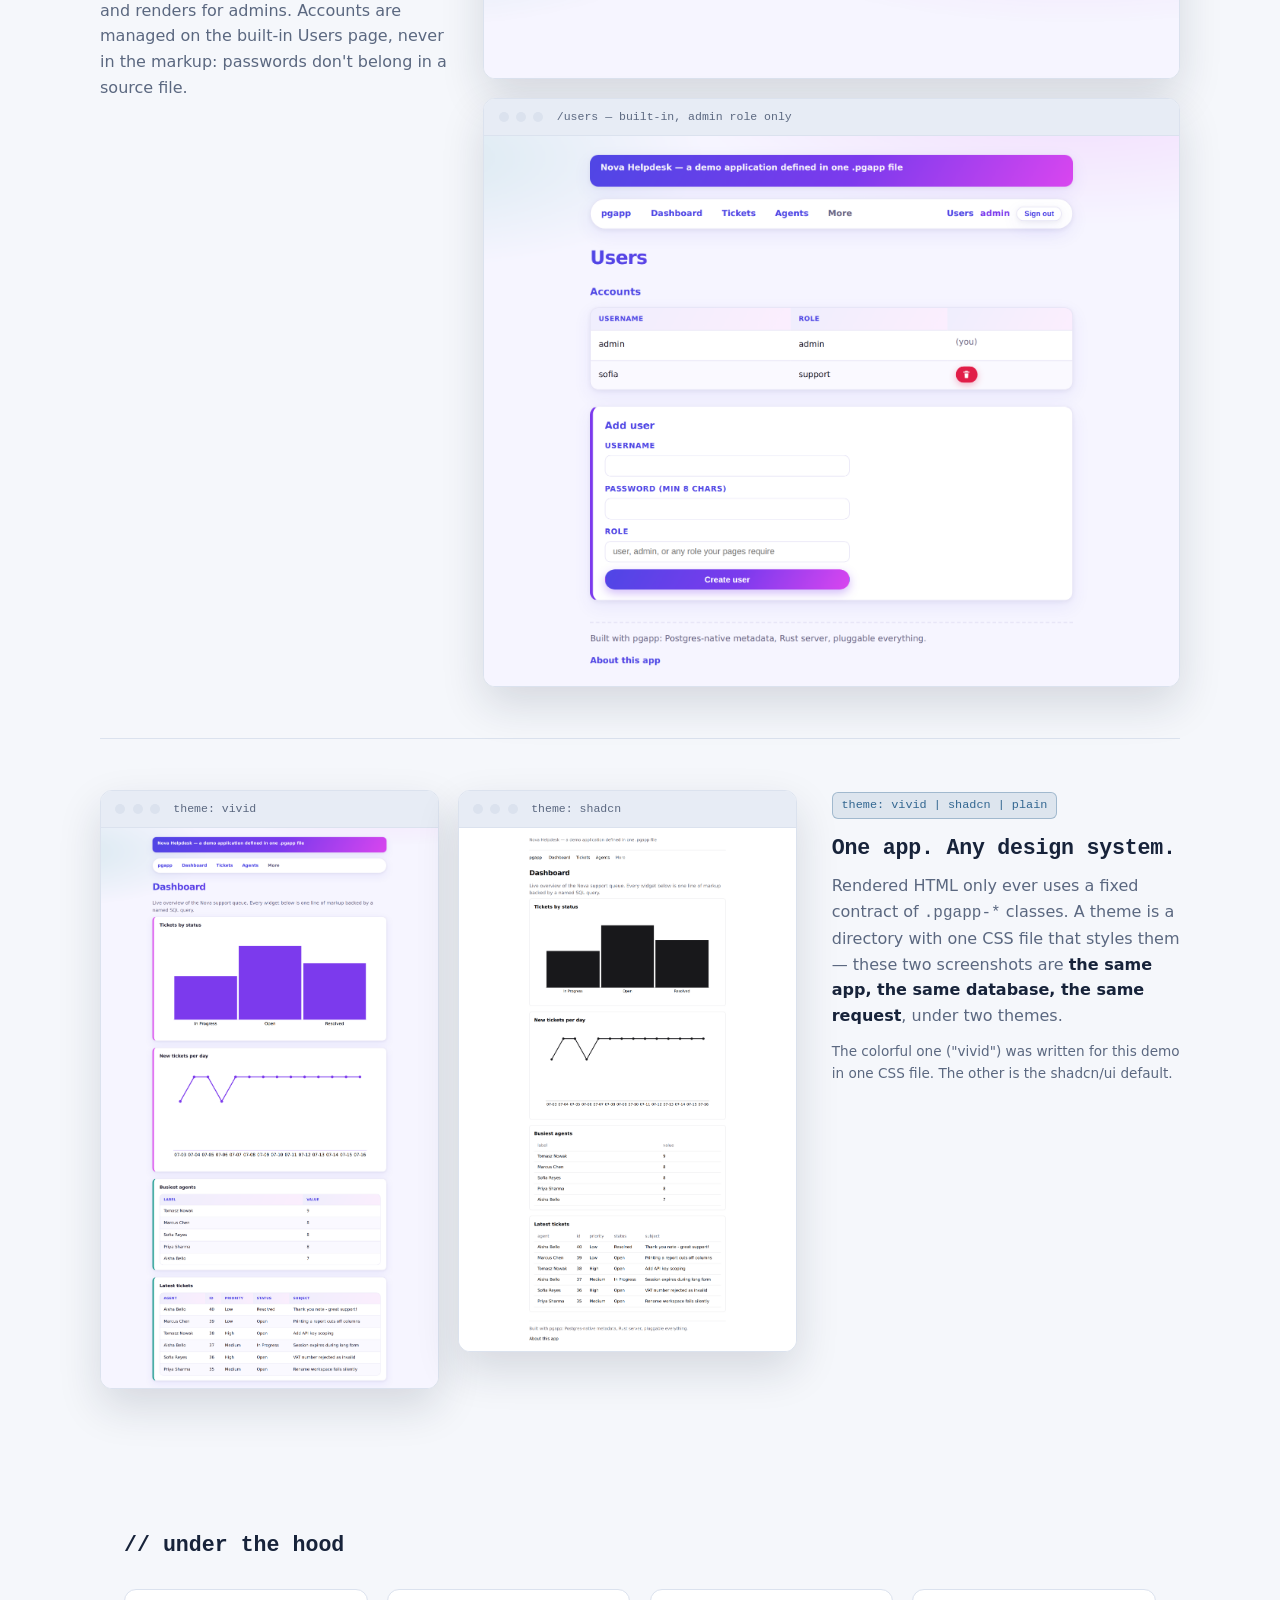
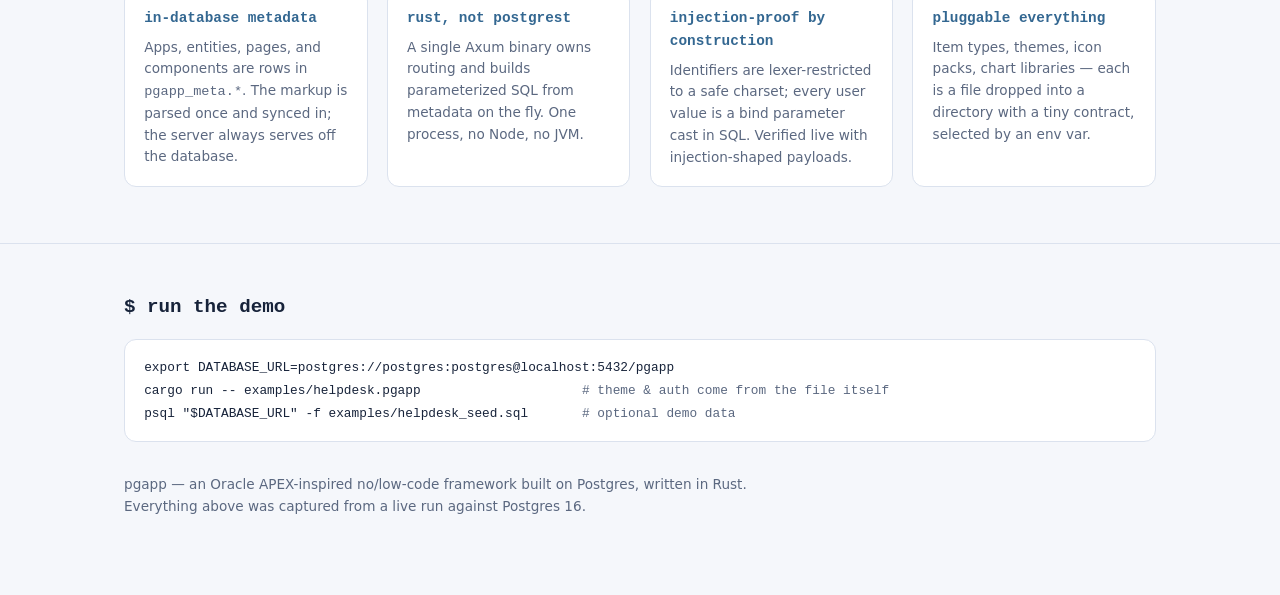
==== commit dc0d2aa2: "Add authentication/authorization; move app settings from env to markup AuthN: an `auth { }` block in" ====
--- a/marketing/index.html
+++ b/marketing/index.html
@@ -262,6 +262,9 @@
       <div class="code-card">
         <div class="bar"><span class="b"></span><span class="b"></span><span class="b"></span><span class="name">helpdesk.pgapp</span></div>
         <pre><span class="k">app</span> <span class="s">"Helpdesk"</span> {
+  <span class="k">theme</span>: vivid
+  <span class="k">auth</span> { }
+
   <span class="k">entity</span> <span class="s">"tickets"</span> {
     <span class="k">field</span> subject: text required
     <span class="k">field</span> status: text default Open
@@ -319,7 +322,7 @@
       <p>Columns can link to other pages, forwarding row values as URL parameters. And because a Form for the
       same entity sits on this page, every row automatically gets edit and delete actions.</p>
       <p class="fine">Icons are pluggable too: these are the built-in inline SVGs; drop in a Font&nbsp;Awesome or
-      Material pack via <code>PGAPP_ICONS</code>.</p>
+      Material pack with <code>icons: fontawesome</code> in the markup.</p>
     </div>
     <div class="media">
       <div class="frame"><div class="bar"><span class="b"></span><span class="b"></span><span class="b"></span><span class="name">/Tickets &mdash; page 2 via ?r0_after=8</span></div><img src="shots/report-page2.png" alt="The All tickets report on its second page, with edit and delete icons on each row and Prev/Next controls"></div>
@@ -352,7 +355,7 @@
       <p>A <strong>Chart</strong> component points at a named query and two of its columns. The built-in renderer
       draws dependency-free inline SVG on the server &mdash; no JS, no CDN.</p>
       <p>Prefer canvas, D3, or a real charting library? Drop a <code>chart.js</code> file into
-      <code>chart-libs/&lt;name&gt;/</code> and set <code>PGAPP_CHART_LIB</code>. The server emits the rows as JSON and
+      <code>chart-libs/&lt;name&gt;/</code> and declare <code>chart_lib: &lt;name&gt;</code> in the markup. The server emits the rows as JSON and
       your library draws them &mdash; it never needs to know how.</p>
     </div>
     <div class="media">
@@ -389,9 +392,28 @@
     </div>
   </div>
 
+  <div class="feature">
+    <div class="txt">
+      <span class="eyebrow">auth { } &hellip; requires: admin</span>
+      <h2>A login and roles, from one block of markup.</h2>
+      <p>Add <code>auth&nbsp;{&nbsp;}</code> to the app and every page sits behind a sign-in:
+      <strong>argon2-hashed passwords</strong>, server-side sessions an admin can revoke by deleting a row,
+      and a one-time first-run screen that creates the admin account.</p>
+      <p>Then <code>requires: admin</code> on a page gates it by role — reads <em>and</em> writes. The Agents
+      page here returns 403 to the support team and renders for admins. Accounts are managed on the built-in
+      Users page, never in the markup: passwords don't belong in a source file.</p>
+    </div>
+    <div class="media">
+      <div class="media-stack">
+        <div class="frame crop"><div class="bar"><span class="b"></span><span class="b"></span><span class="b"></span><span class="name">/login &mdash; themed like every other page</span></div><img src="shots/auth-login.png" alt="The sign-in form, styled by the vivid theme" style="max-height:400px"></div>
+        <div class="frame"><div class="bar"><span class="b"></span><span class="b"></span><span class="b"></span><span class="name">/users &mdash; built-in, admin role only</span></div><img src="shots/auth-users.png" alt="The built-in user management page listing the admin and a support user, with an add-user form"></div>
+      </div>
+    </div>
+  </div>
+
   <div class="feature flip">
     <div class="txt">
-      <span class="eyebrow">PGAPP_THEME=vivid | shadcn | plain</span>
+      <span class="eyebrow">theme: vivid | shadcn | plain</span>
       <h2>One app. Any design system.</h2>
       <p>Rendered HTML only ever uses a fixed contract of <code>.pgapp-*</code> classes. A theme is a directory
       with one CSS file that styles them &mdash; these two screenshots are <strong>the same app, the same database,
@@ -402,10 +424,10 @@
     <div class="media">
       <div class="two-up">
         <div>
-          <div class="frame crop"><div class="bar"><span class="b"></span><span class="b"></span><span class="b"></span><span class="name">PGAPP_THEME=vivid</span></div><img src="shots/dashboard.png" alt="Dashboard in the vivid theme: gradient header, purple charts, card panels"></div>
+          <div class="frame crop"><div class="bar"><span class="b"></span><span class="b"></span><span class="b"></span><span class="name">theme: vivid</span></div><img src="shots/dashboard.png" alt="Dashboard in the vivid theme: gradient header, purple charts, card panels"></div>
         </div>
         <div>
-          <div class="frame crop"><div class="bar"><span class="b"></span><span class="b"></span><span class="b"></span><span class="name">PGAPP_THEME=shadcn</span></div><img src="shots/dashboard-shadcn.png" alt="The identical dashboard in the neutral shadcn theme"></div>
+          <div class="frame crop"><div class="bar"><span class="b"></span><span class="b"></span><span class="b"></span><span class="name">theme: shadcn</span></div><img src="shots/dashboard-shadcn.png" alt="The identical dashboard in the neutral shadcn theme"></div>
         </div>
       </div>
     </div>
@@ -429,7 +451,7 @@
   <div class="wrap">
     <h2>$ run the demo</h2>
     <div class="runbox">export DATABASE_URL=postgres://postgres:postgres@localhost:5432/pgapp
-PGAPP_THEME=vivid cargo run -- examples/helpdesk.pgapp   <span class="c"># first run creates the tables</span>
+cargo run -- examples/helpdesk.pgapp                     <span class="c"># theme &amp; auth come from the file itself</span>
 psql "$DATABASE_URL" -f examples/helpdesk_seed.sql       <span class="c"># optional demo data</span></div>
     <p class="sig">pgapp &mdash; an Oracle APEX-inspired no/low-code framework built on Postgres, written in Rust.<br>
     Everything above was captured from a live run against Postgres 16.</p>
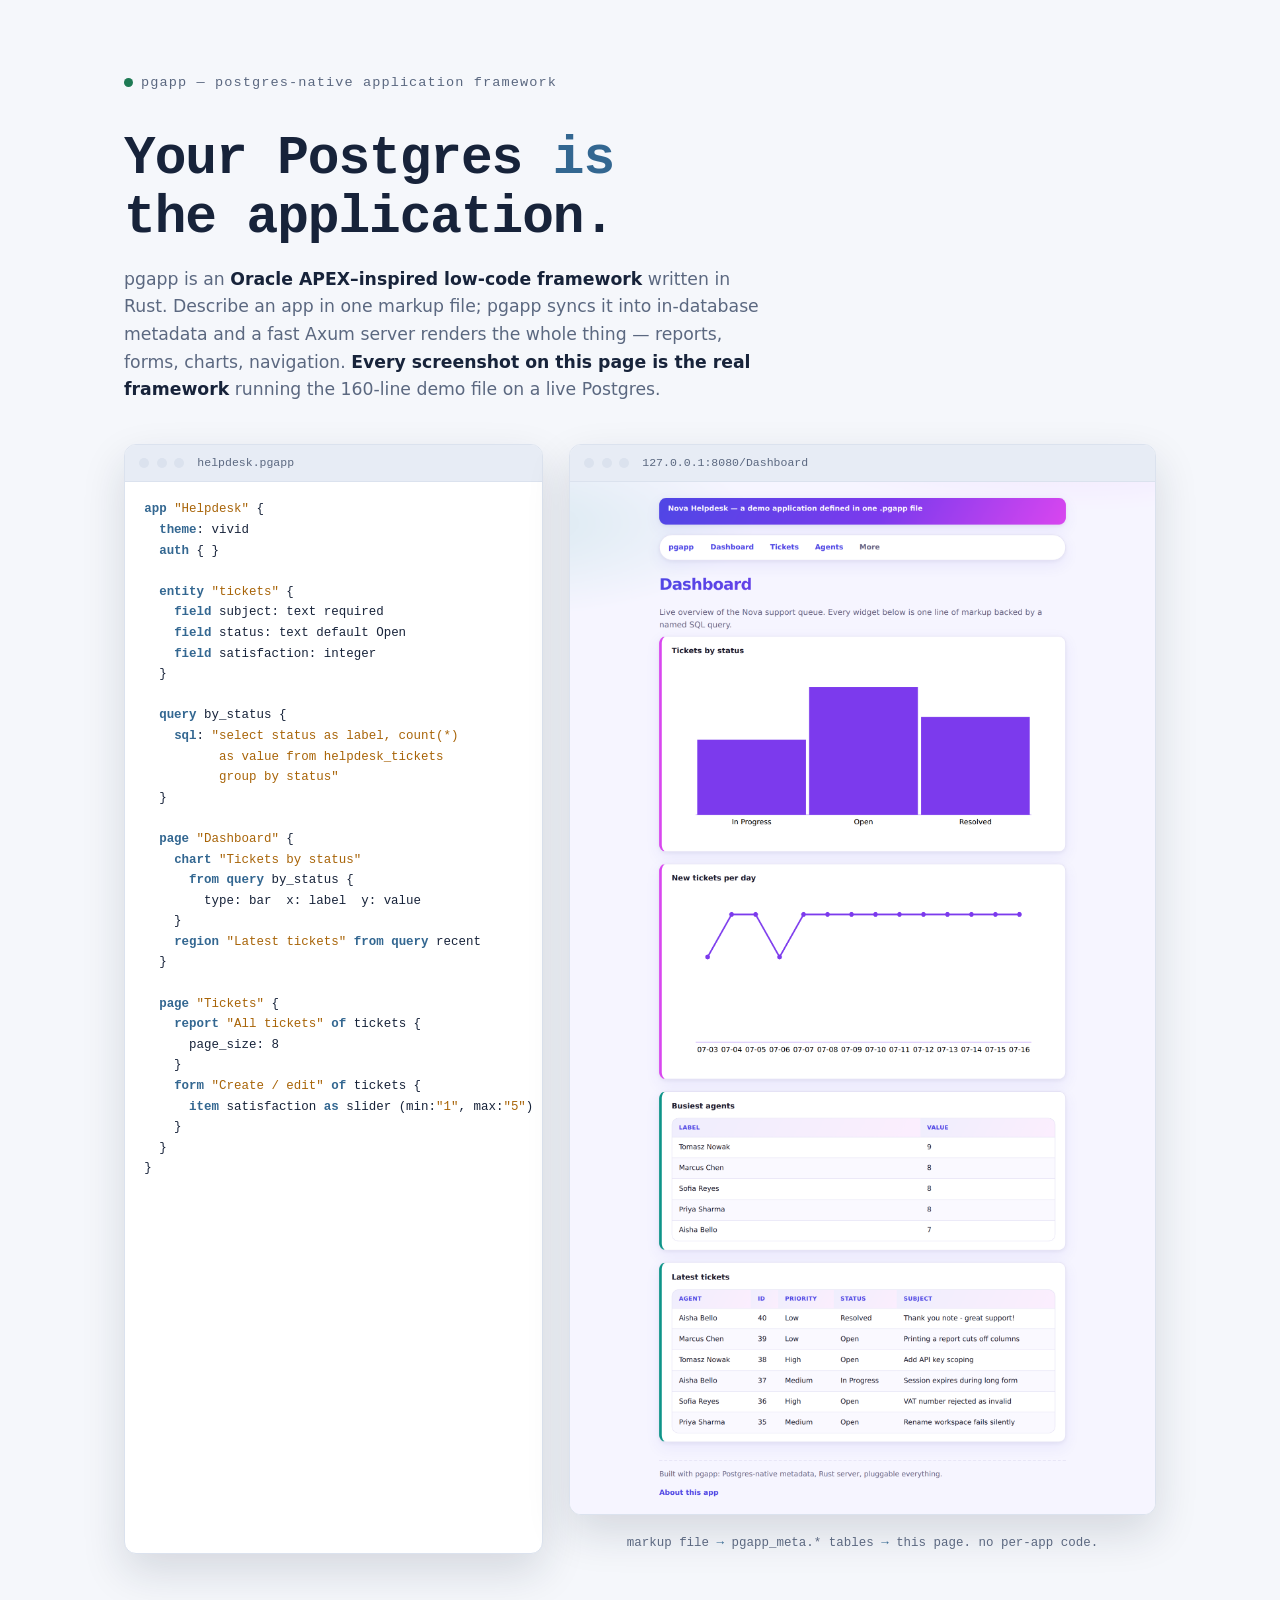
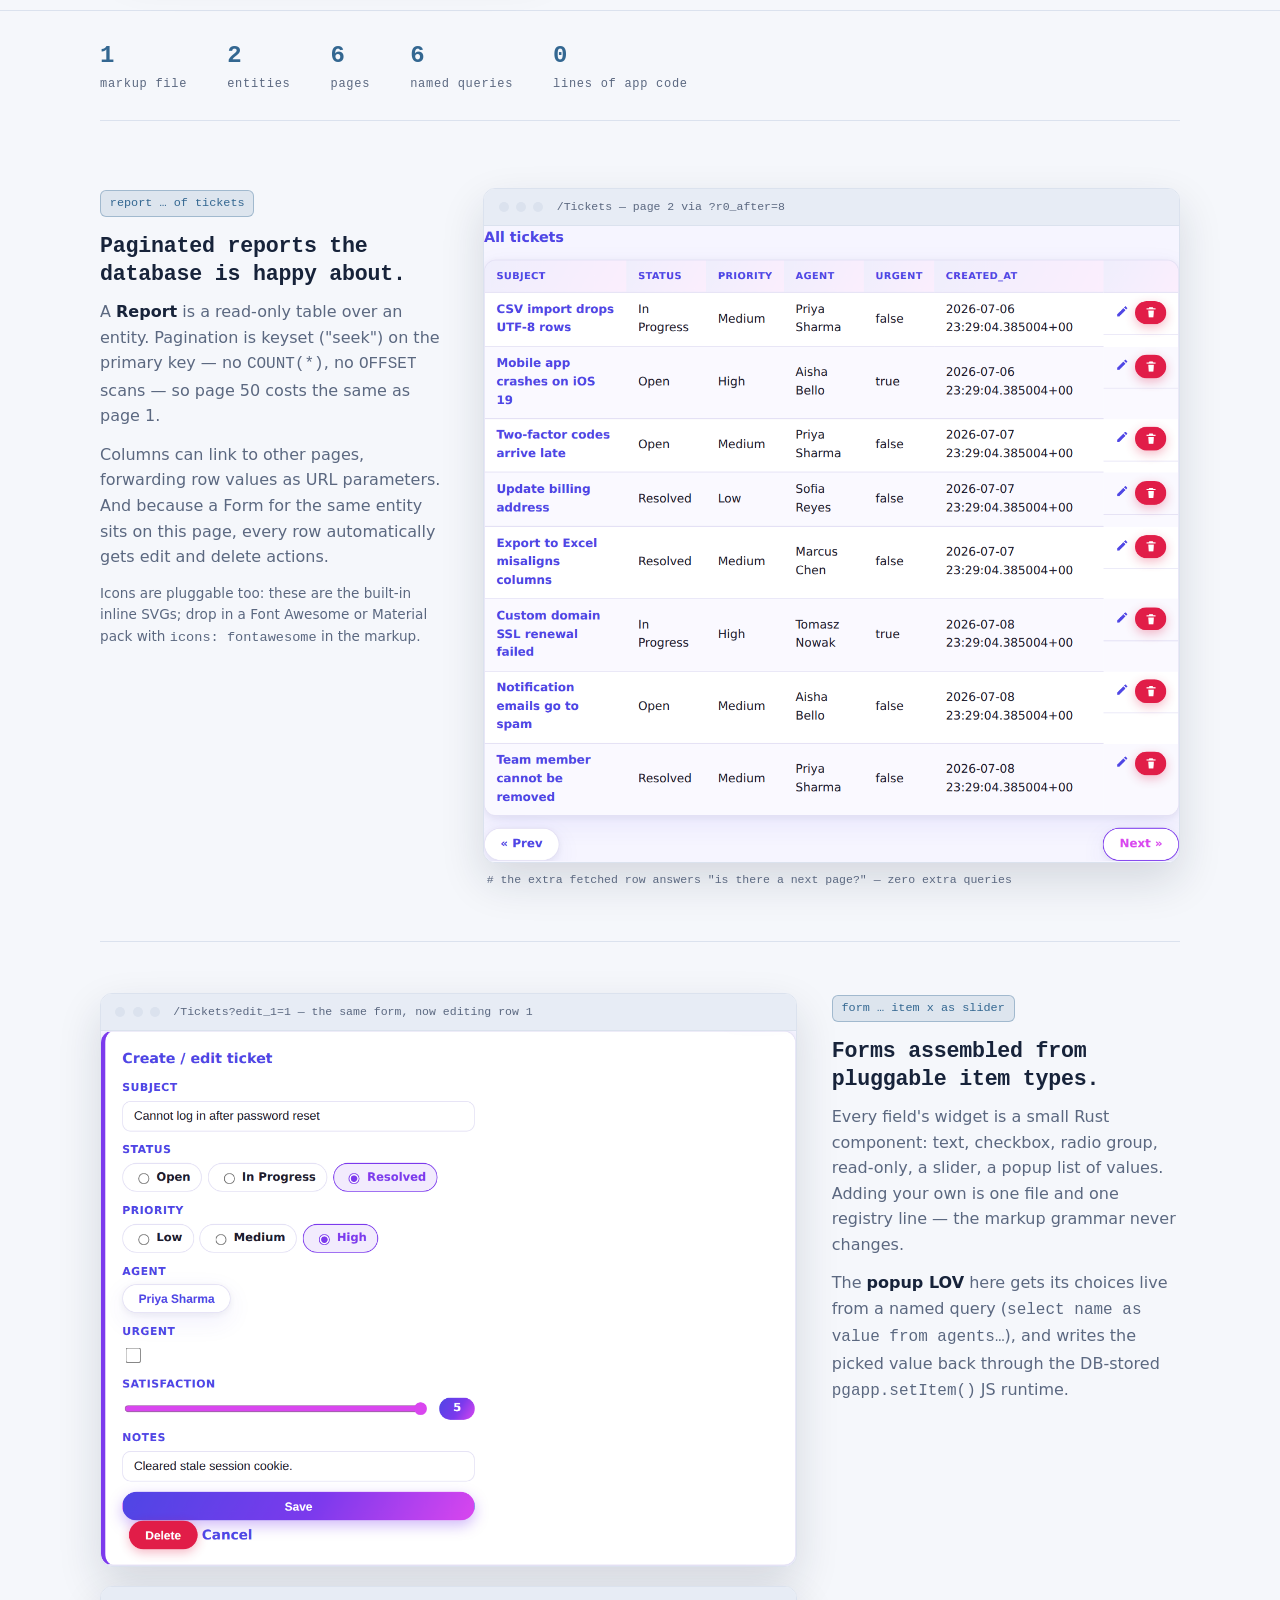
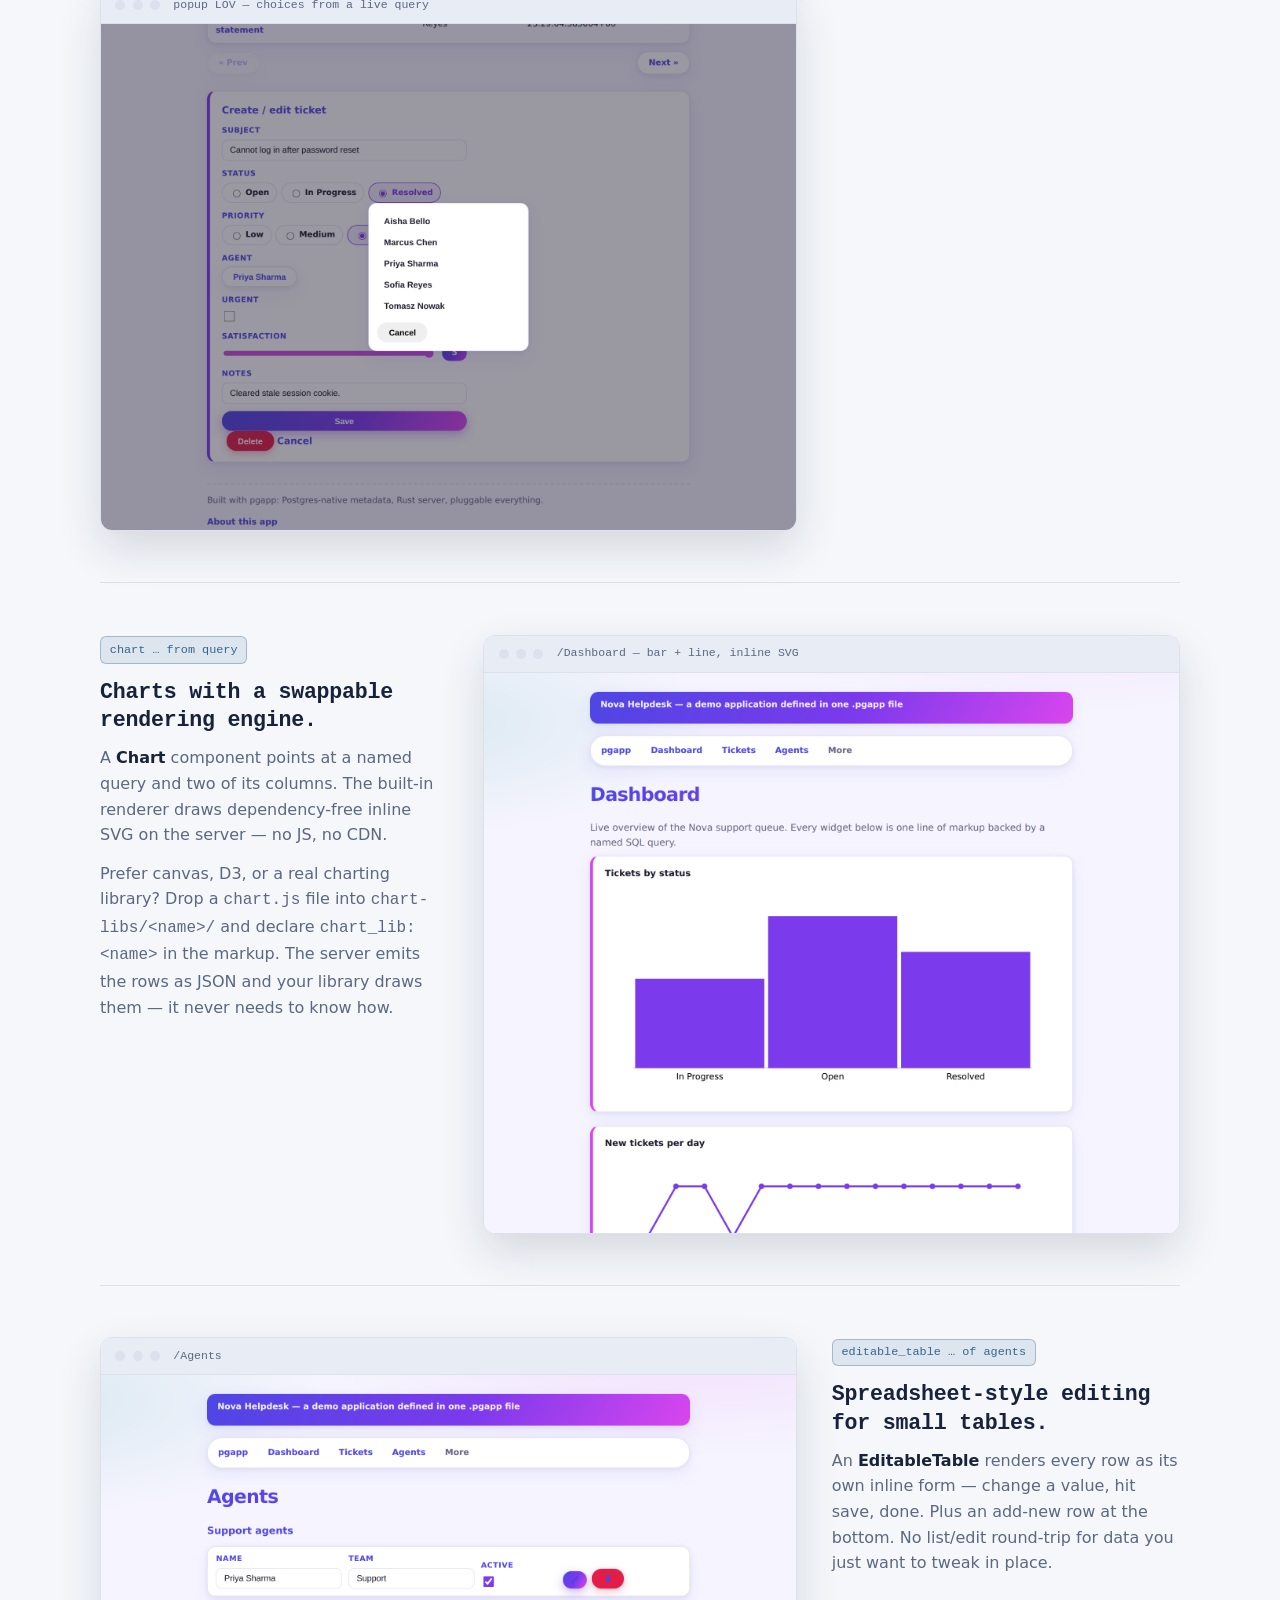
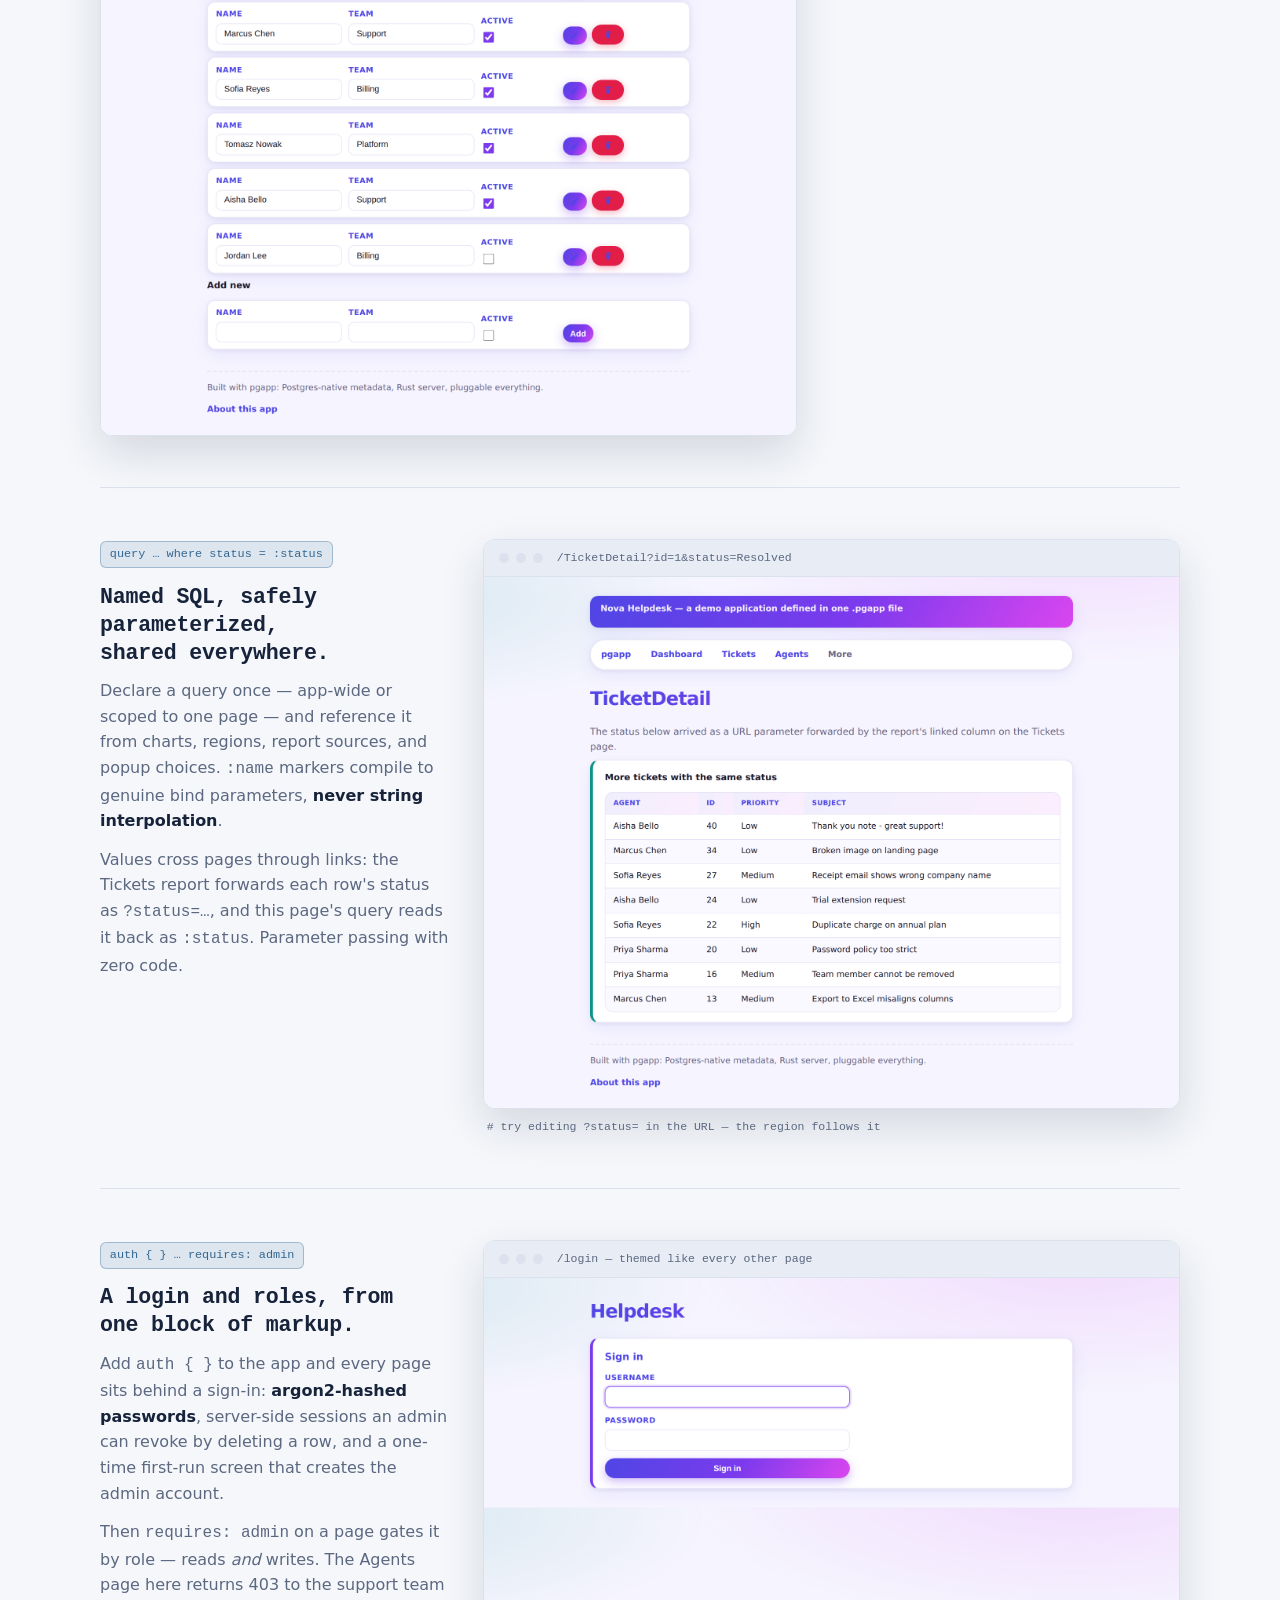
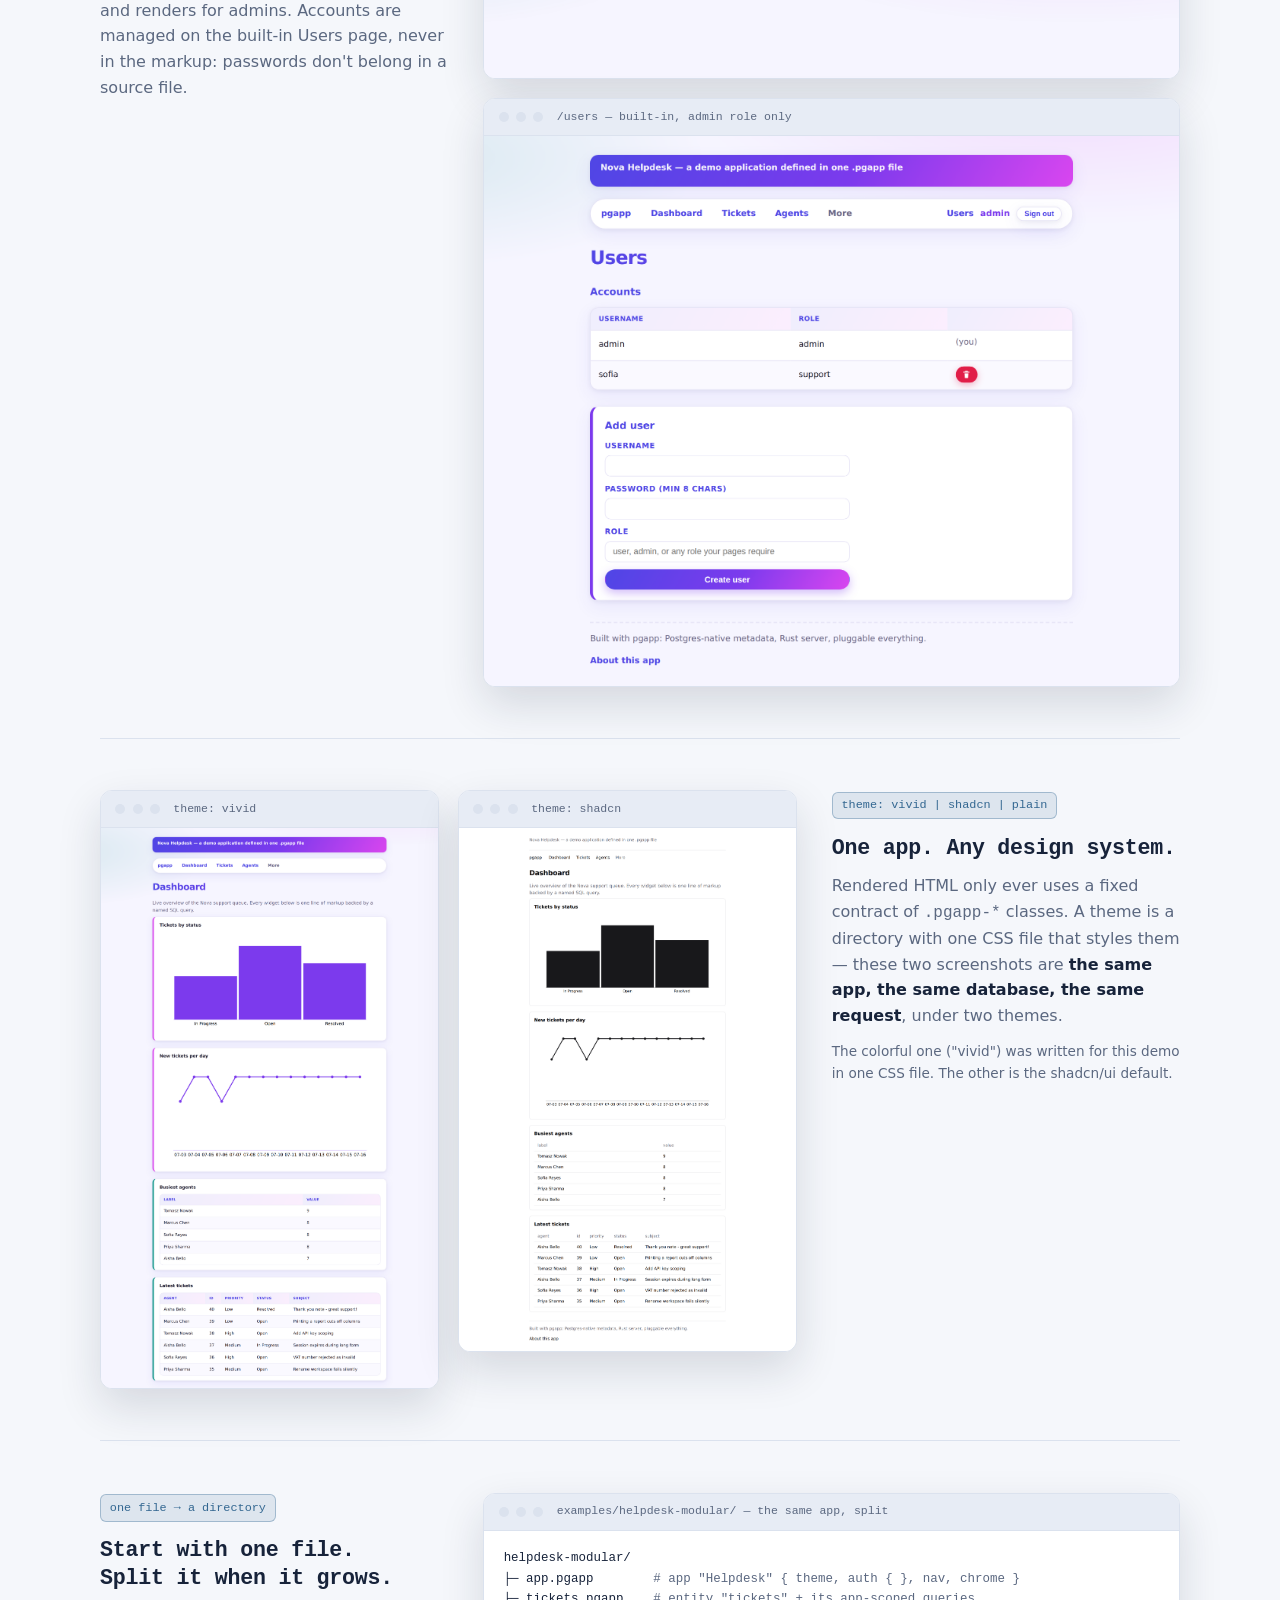
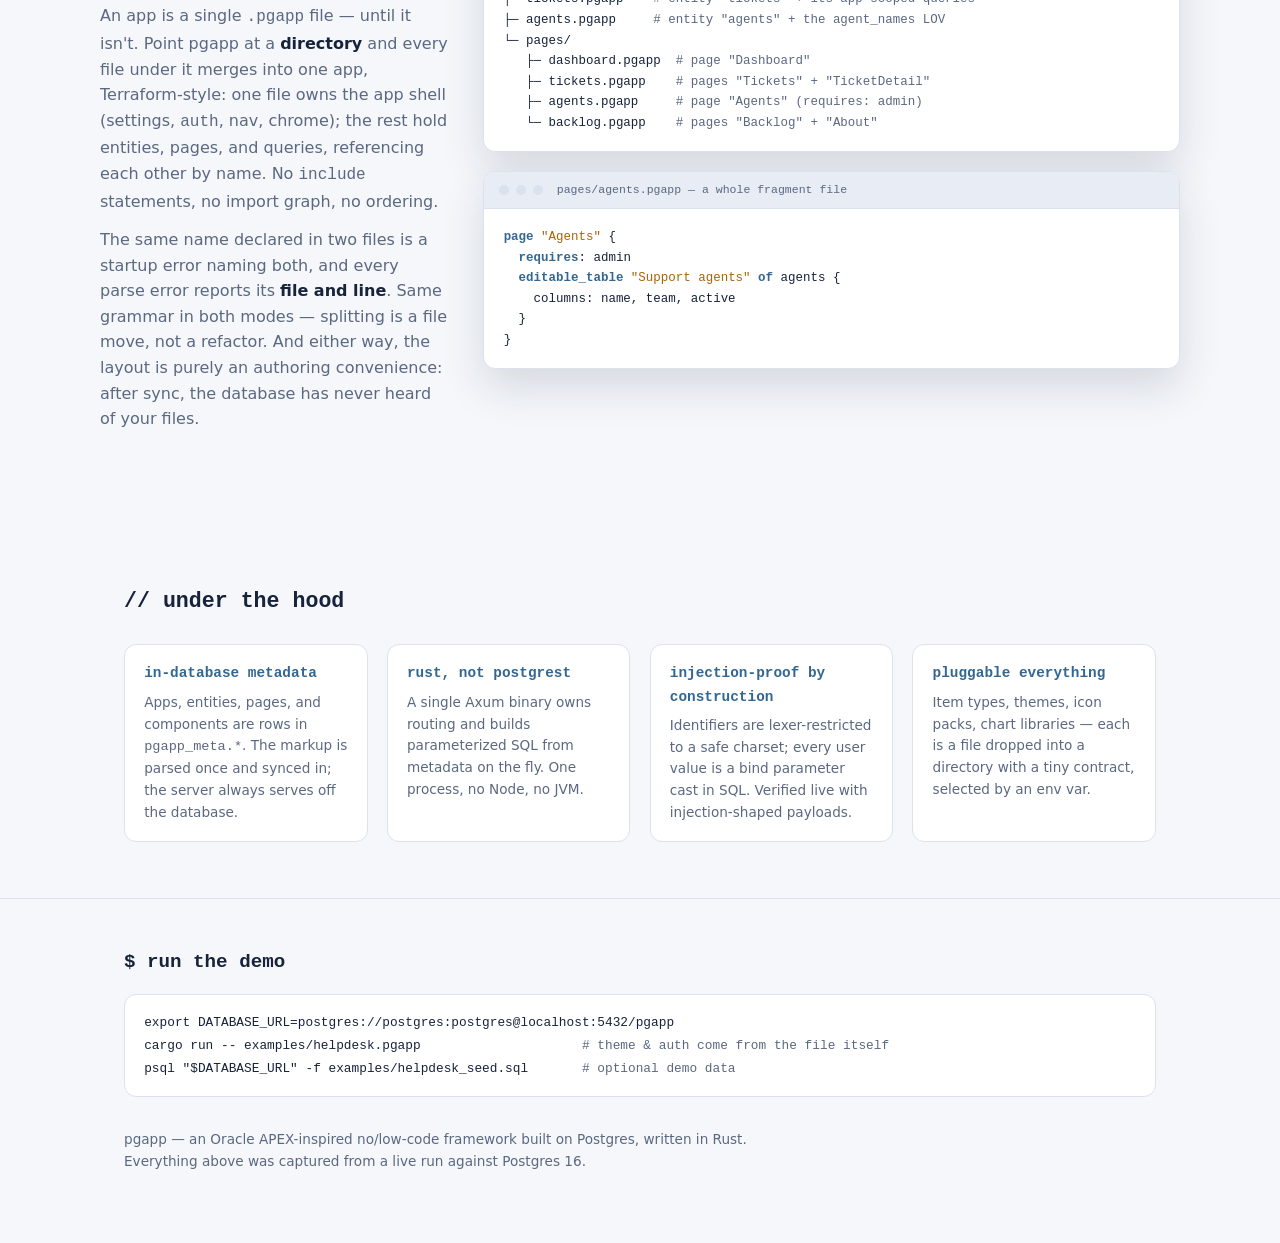
==== commit daac5164: "Marketing page: add the directory-based apps section New feature section pairing the examples/helpde" ====
--- a/marketing/index.html
+++ b/marketing/index.html
@@ -433,6 +433,46 @@
     </div>
   </div>
 
+  <div class="feature">
+    <div class="txt">
+      <span class="eyebrow">one file &rarr; a directory</span>
+      <h2>Start with one file. Split it when it grows.</h2>
+      <p>An app is a single <code>.pgapp</code> file &mdash; until it isn't. Point pgapp at a
+      <strong>directory</strong> and every file under it merges into one app, Terraform-style: one file owns
+      the app shell (settings, <code>auth</code>, nav, chrome); the rest hold entities, pages, and queries,
+      referencing each other by name. No <code>include</code> statements, no import graph, no ordering.</p>
+      <p>The same name declared in two files is a startup error naming both, and every parse error reports
+      its <strong>file and line</strong>. Same grammar in both modes &mdash; splitting is a file move, not a
+      refactor. And either way, the layout is purely an authoring convenience: after sync, the database has
+      never heard of your files.</p>
+    </div>
+    <div class="media">
+      <div class="media-stack">
+        <div class="code-card">
+          <div class="bar"><span class="b"></span><span class="b"></span><span class="b"></span><span class="name">examples/helpdesk-modular/ &mdash; the same app, split</span></div>
+          <pre>helpdesk-modular/
+├─ app.pgapp        <span class="c"># app "Helpdesk" { theme, auth { }, nav, chrome }</span>
+├─ tickets.pgapp    <span class="c"># entity "tickets" + its app-scoped queries</span>
+├─ agents.pgapp     <span class="c"># entity "agents" + the agent_names LOV</span>
+└─ pages/
+   ├─ dashboard.pgapp  <span class="c"># page "Dashboard"</span>
+   ├─ tickets.pgapp    <span class="c"># pages "Tickets" + "TicketDetail"</span>
+   ├─ agents.pgapp     <span class="c"># page "Agents" (requires: admin)</span>
+   └─ backlog.pgapp    <span class="c"># pages "Backlog" + "About"</span></pre>
+        </div>
+        <div class="code-card">
+          <div class="bar"><span class="b"></span><span class="b"></span><span class="b"></span><span class="name">pages/agents.pgapp &mdash; a whole fragment file</span></div>
+          <pre><span class="k">page</span> <span class="s">"Agents"</span> {
+  <span class="k">requires</span>: admin
+  <span class="k">editable_table</span> <span class="s">"Support agents"</span> <span class="k">of</span> agents {
+    columns: name, team, active
+  }
+}</pre>
+        </div>
+      </div>
+    </div>
+  </div>
+
 </main>
 
 <section class="arch">
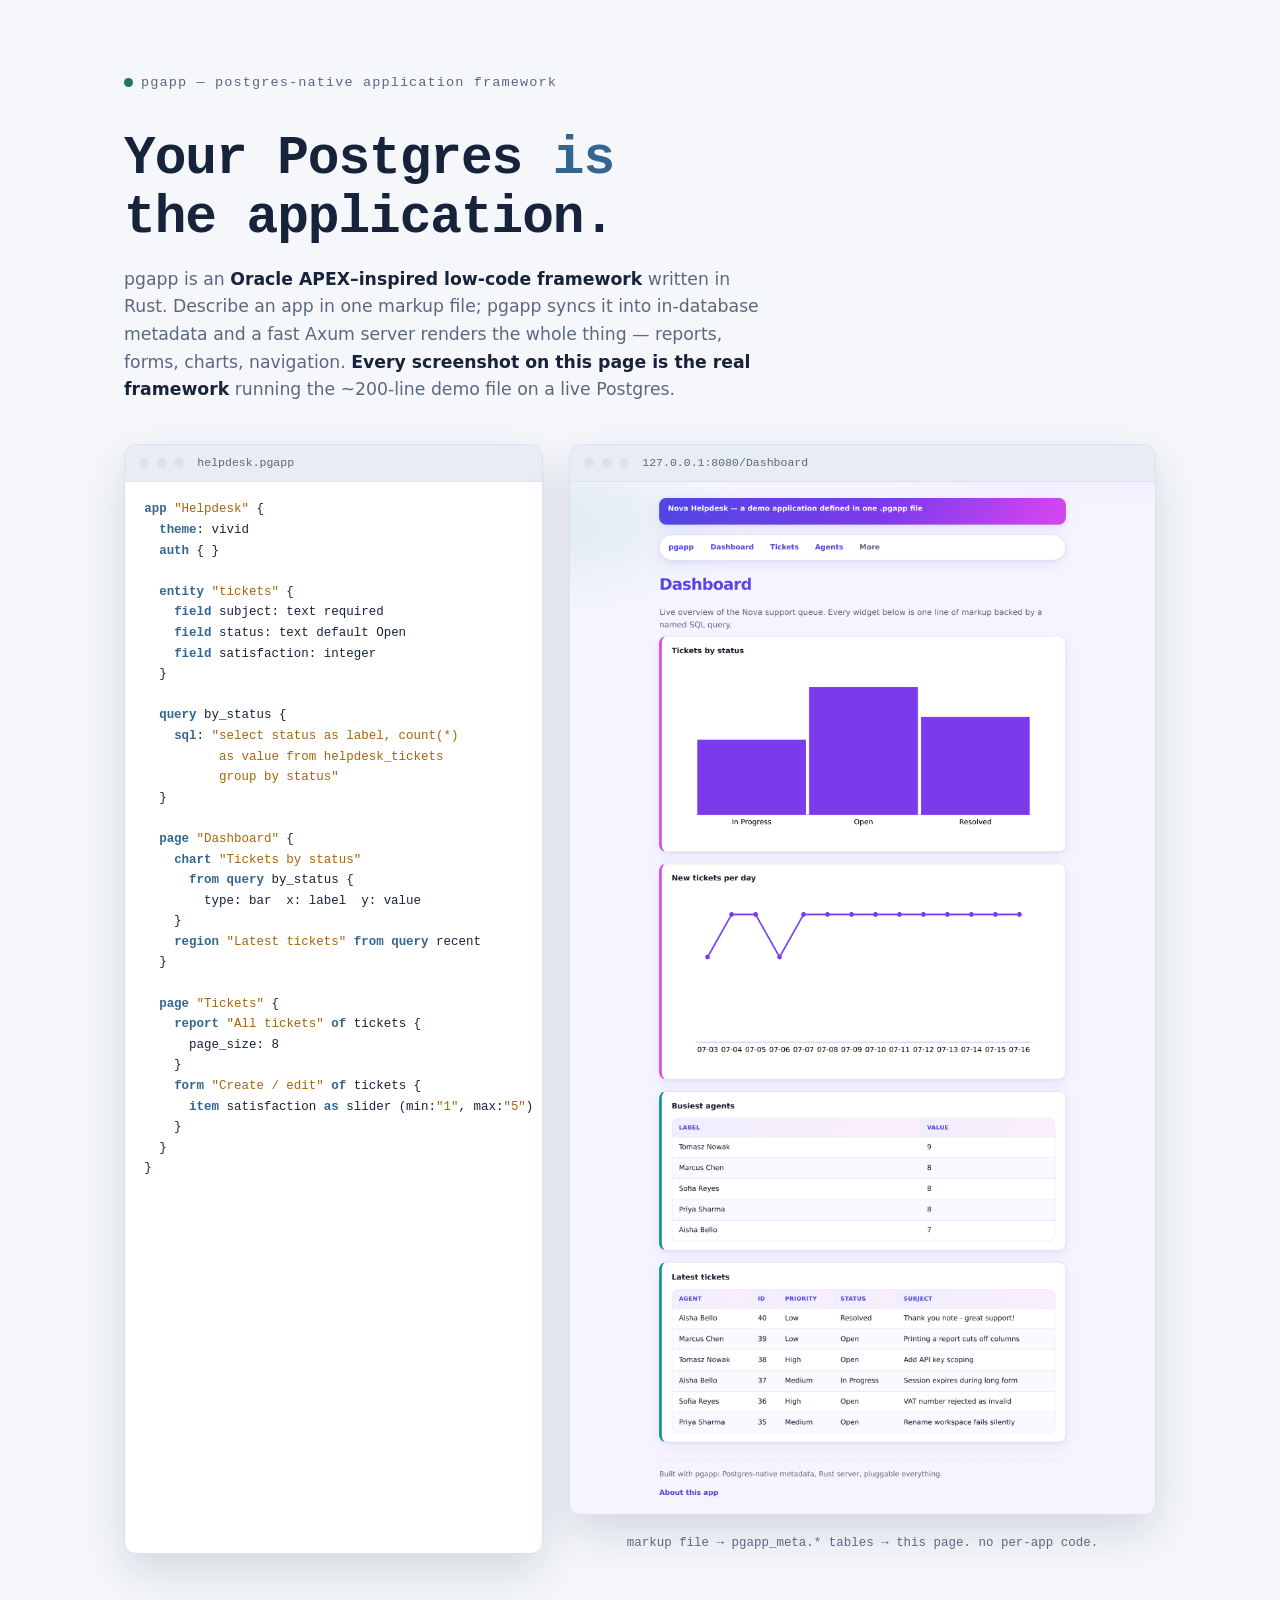
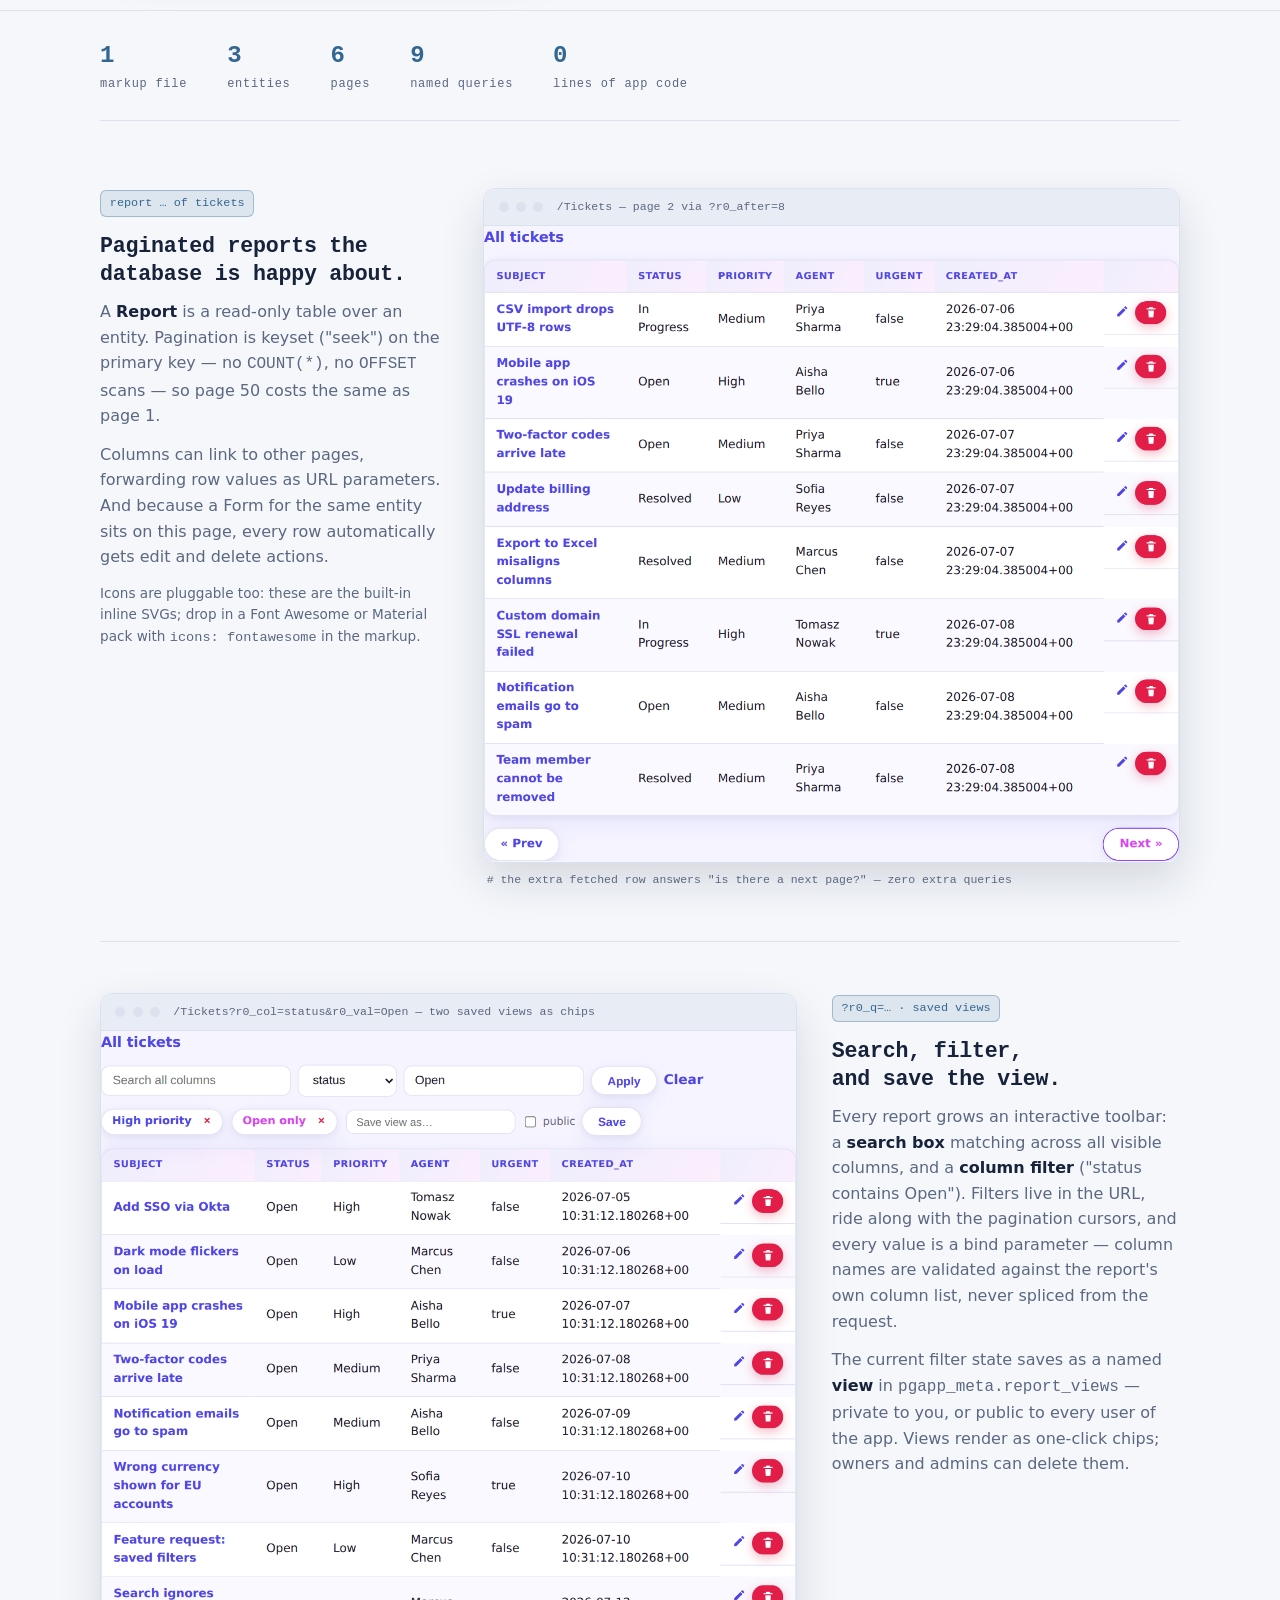
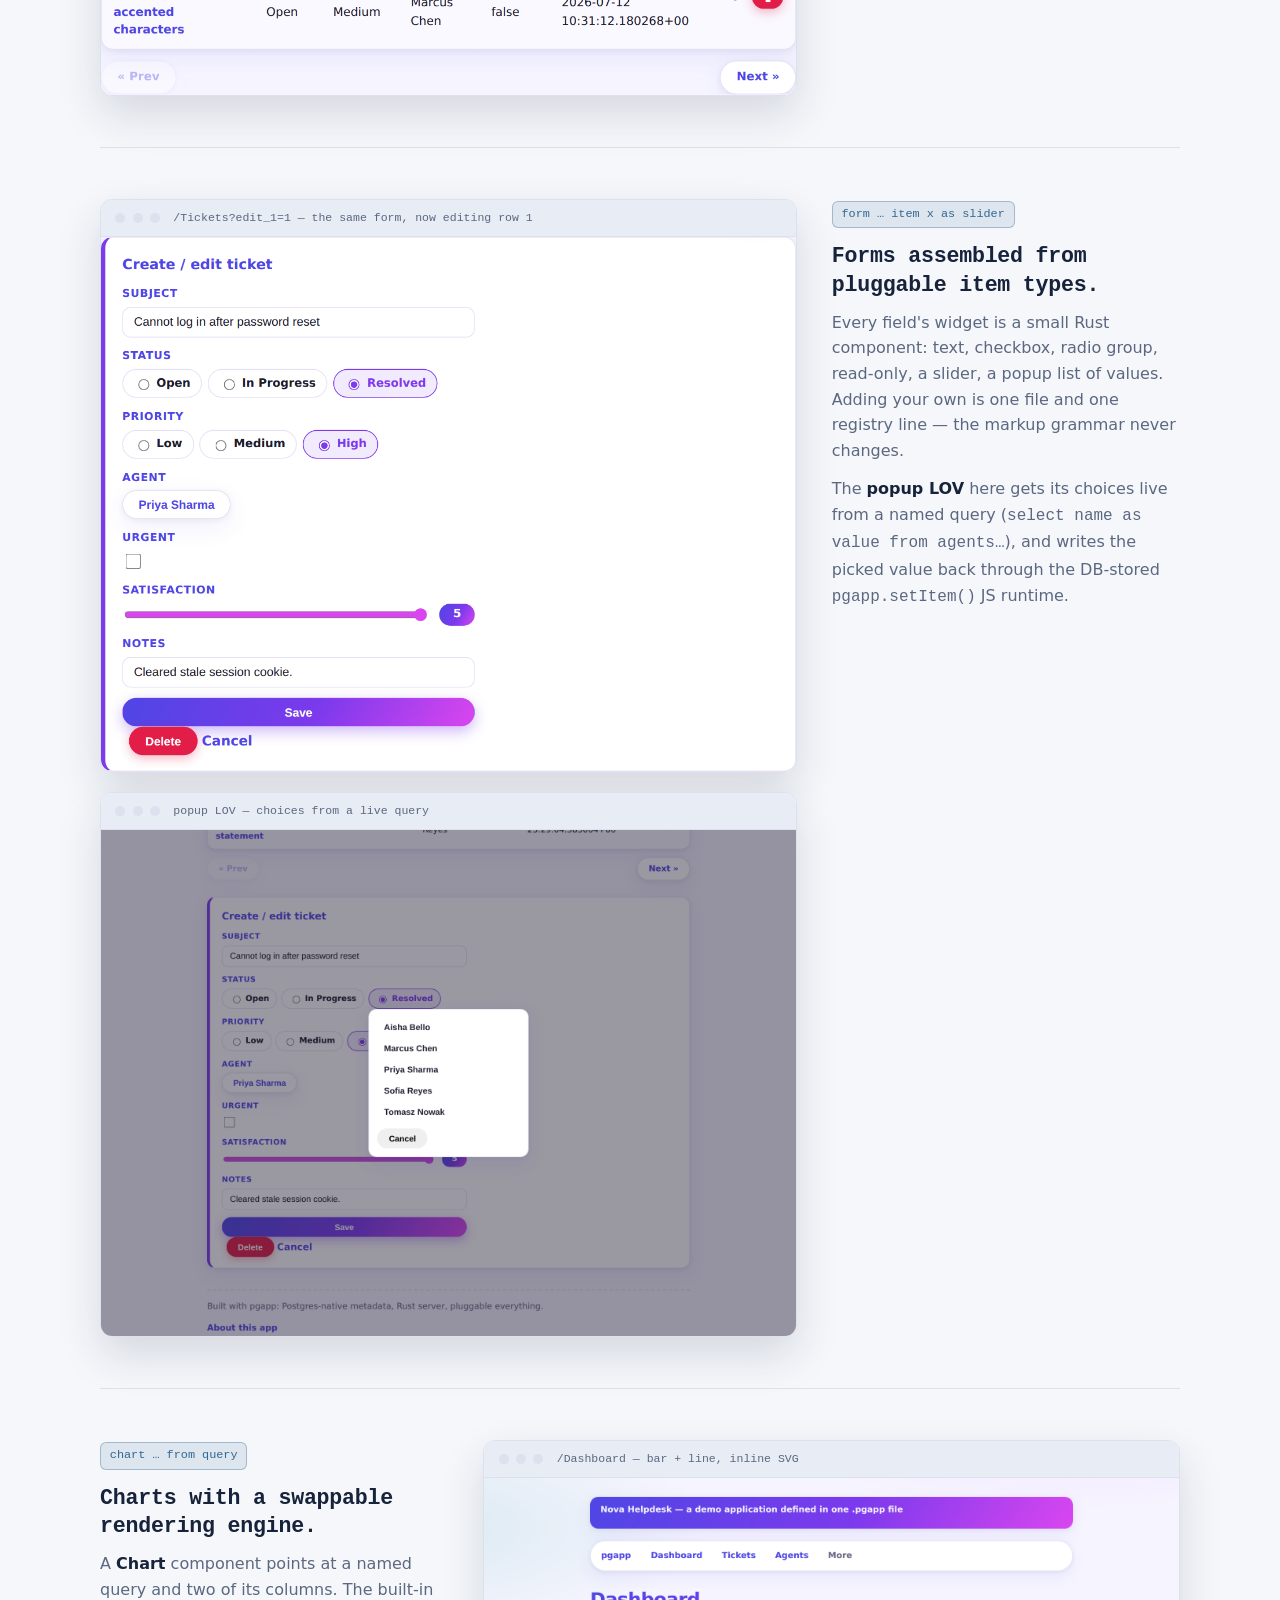
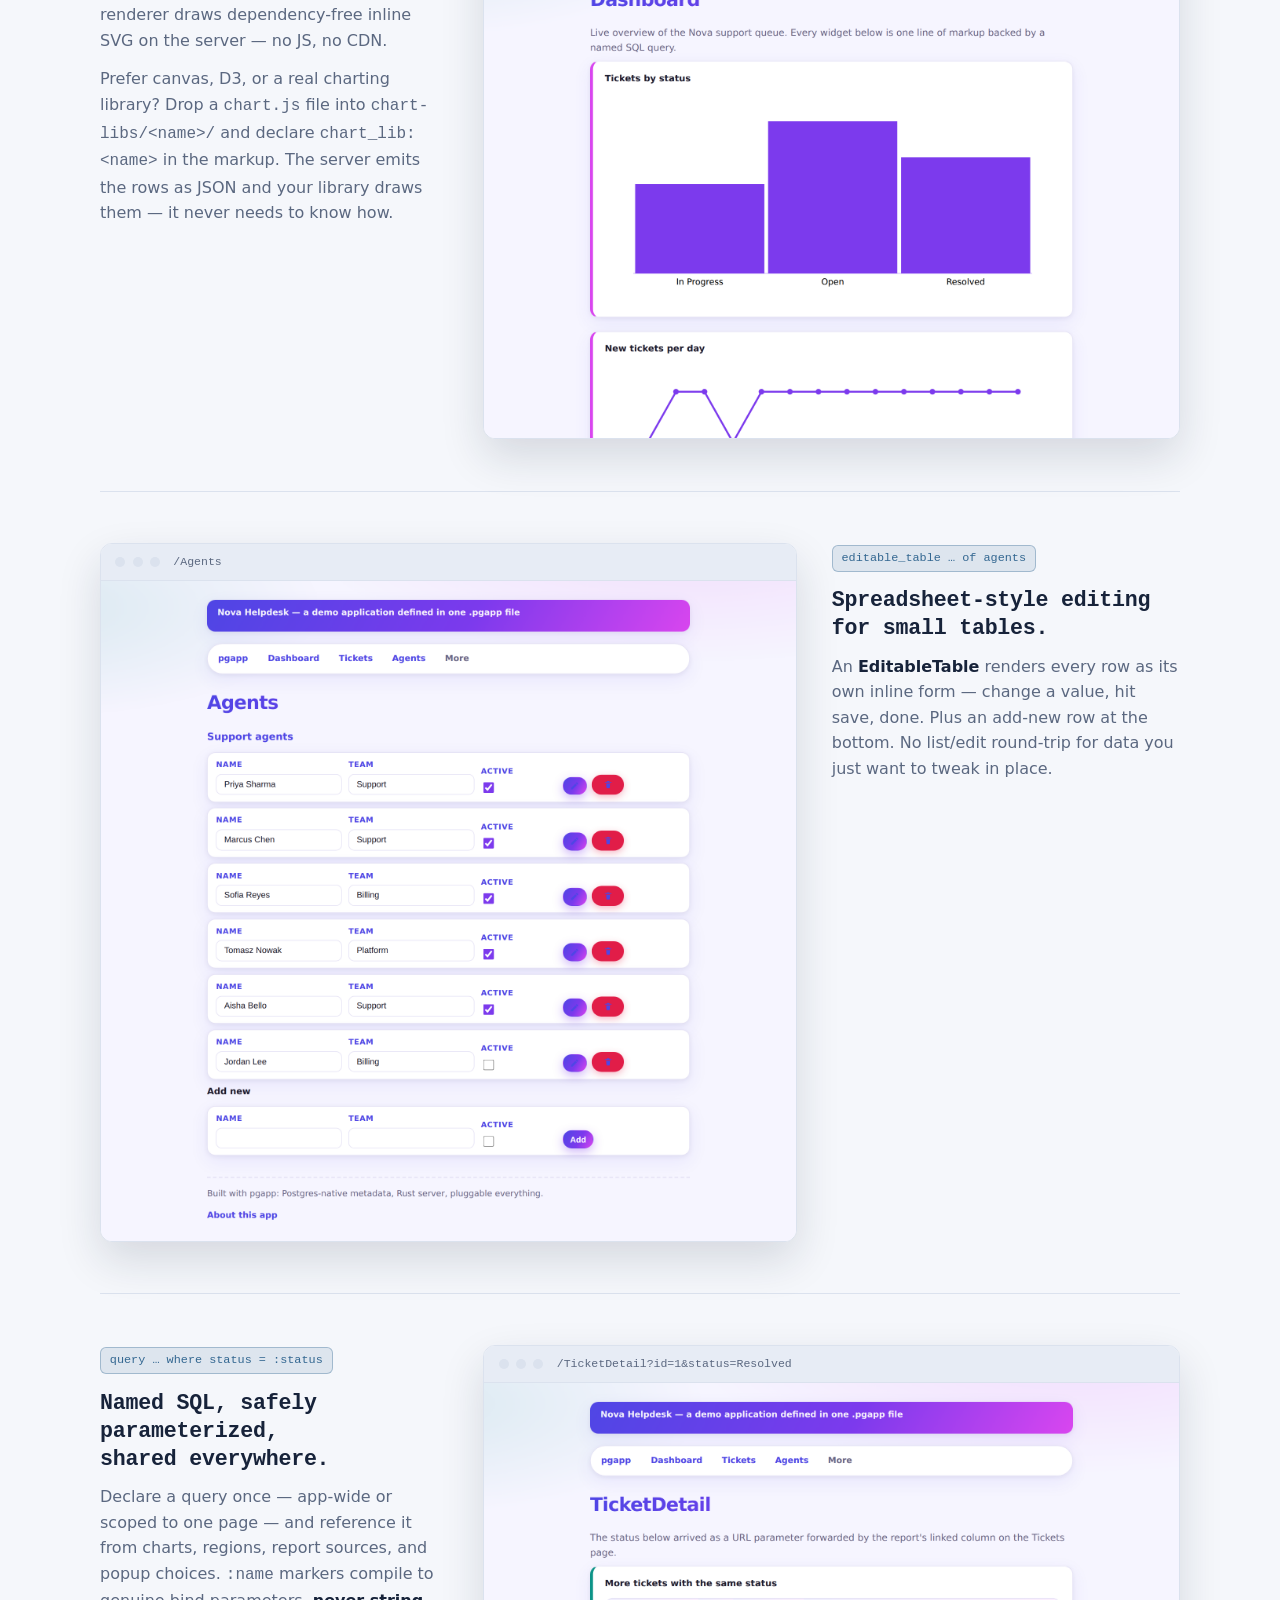
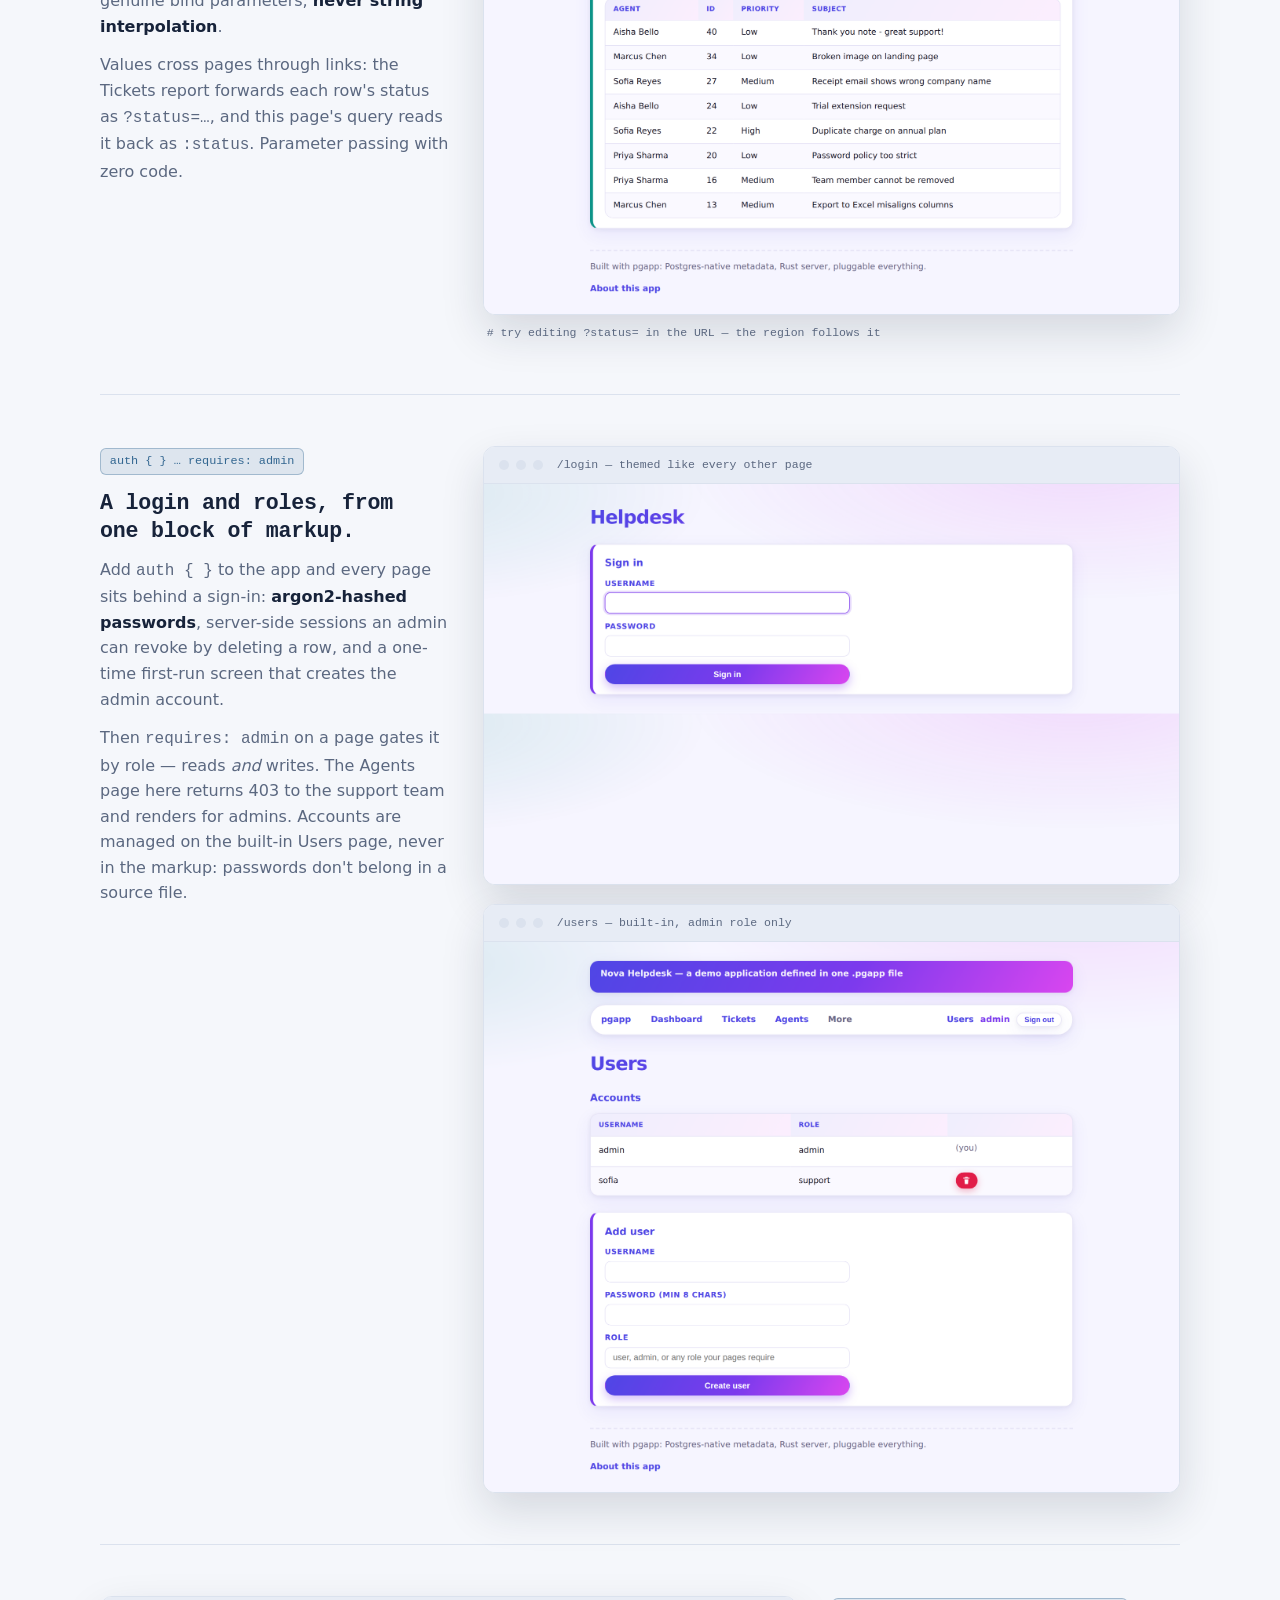
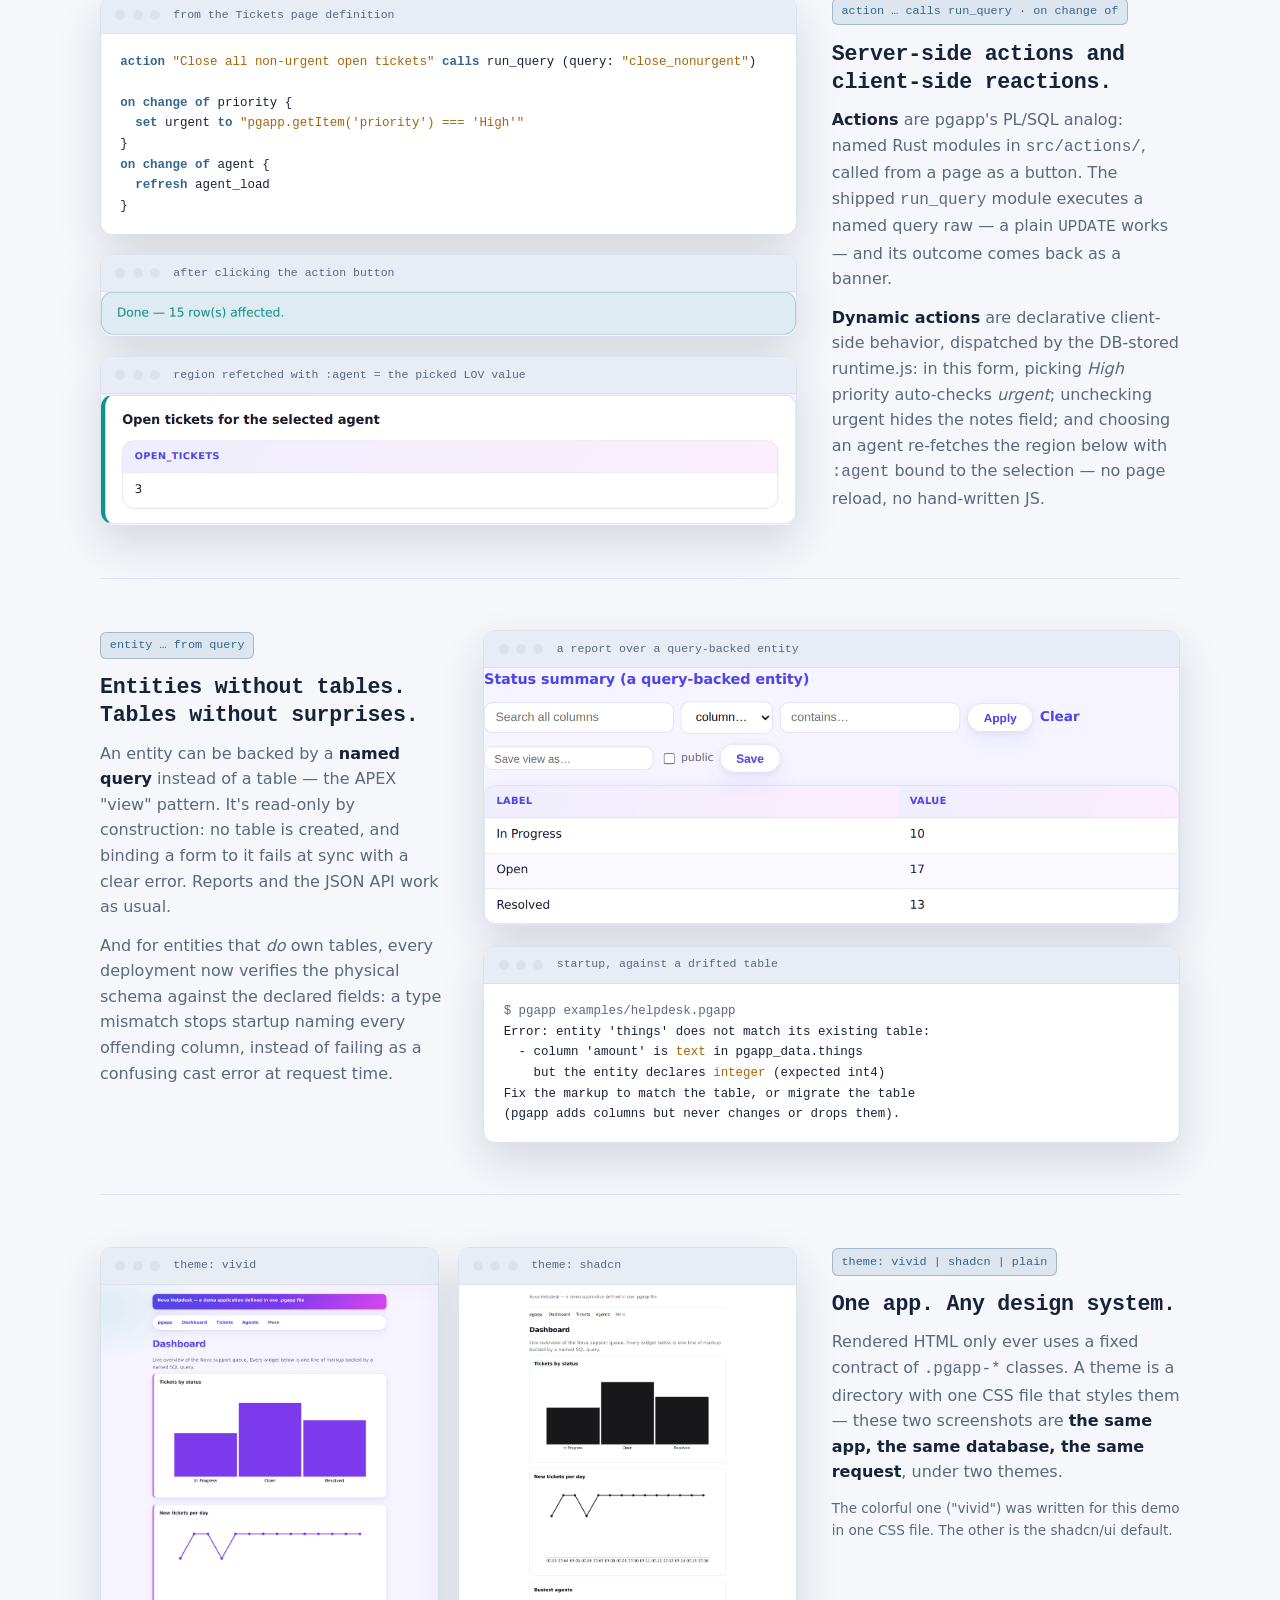
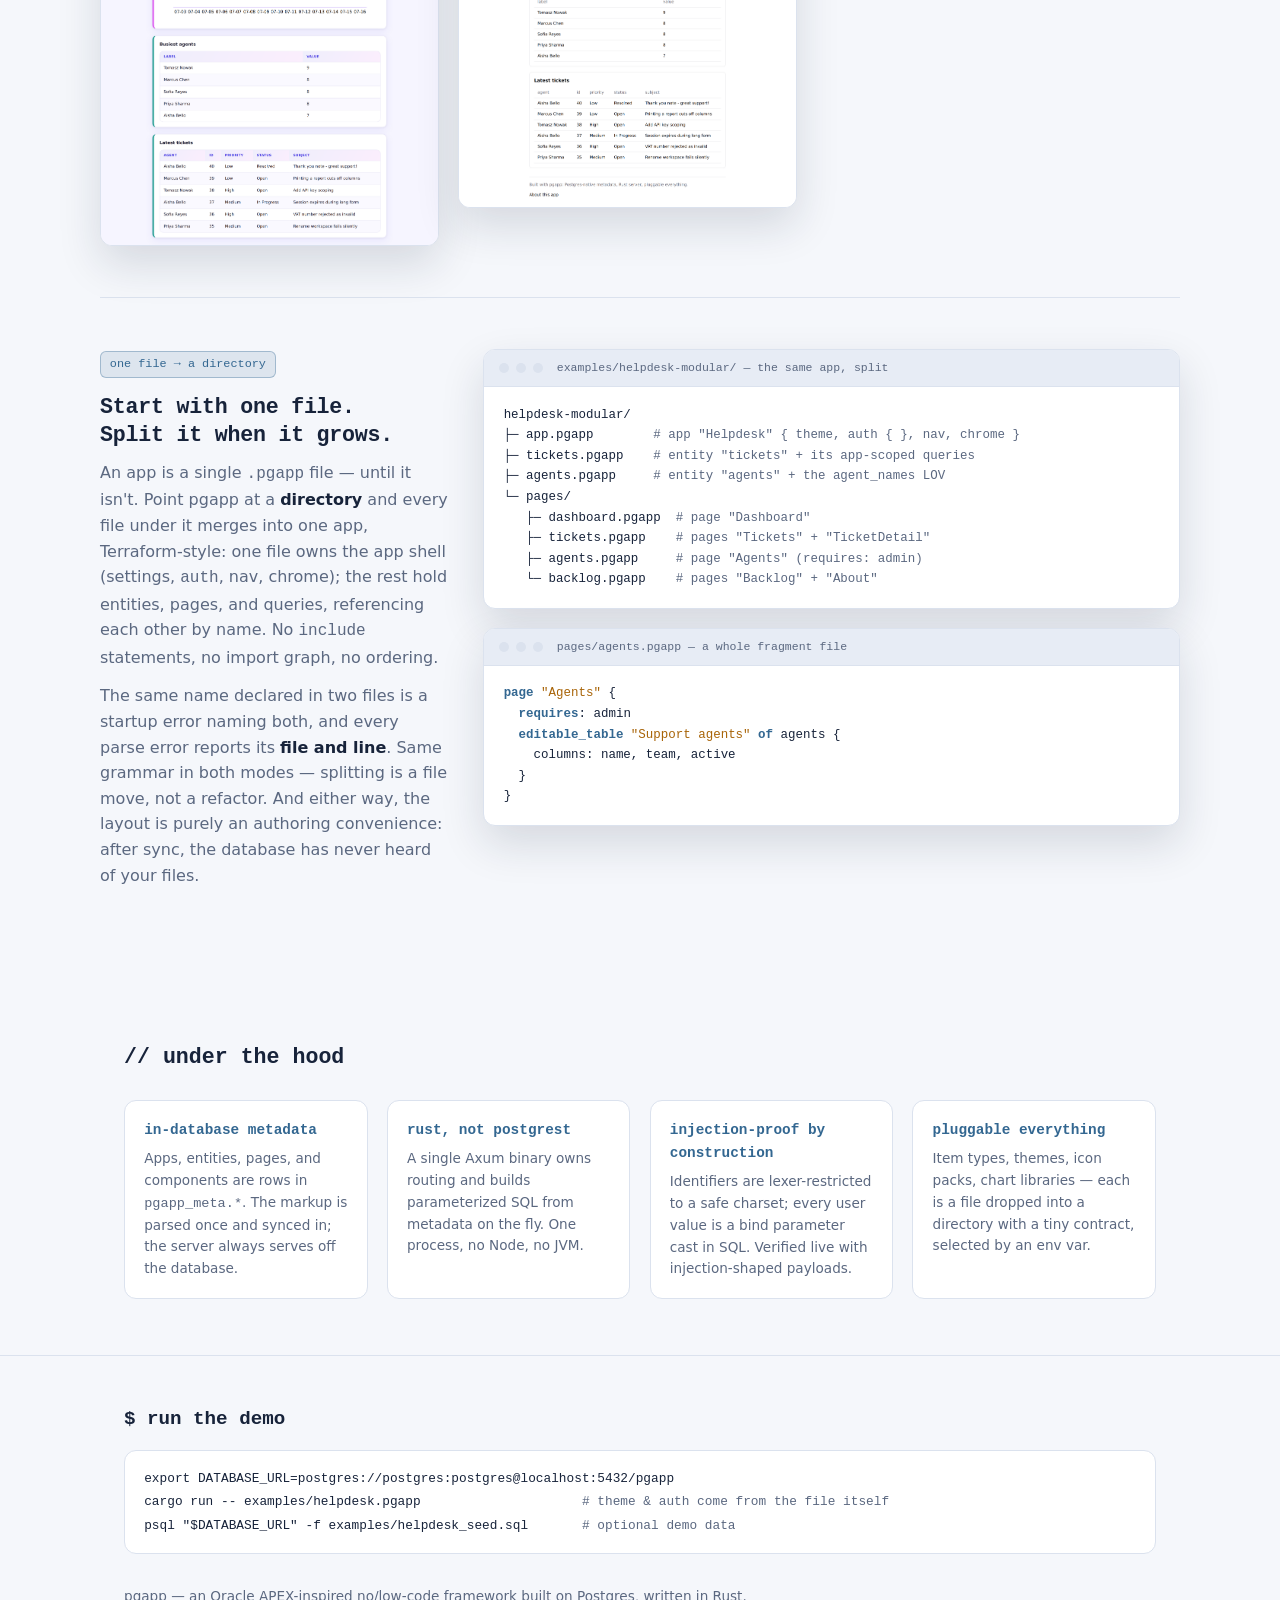
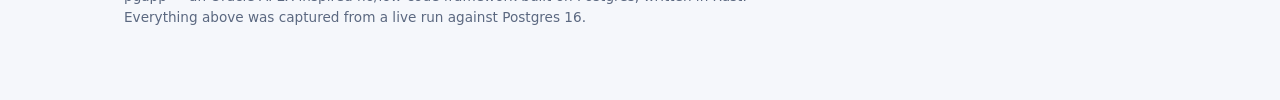
==== commit a62d48e3: "Marketing page: interactive reports, actions/dynamic actions, query entities Three new feature secti" ====
--- a/marketing/index.html
+++ b/marketing/index.html
@@ -256,7 +256,7 @@
     <p class="lede">pgapp is an <strong>Oracle&nbsp;APEX&ndash;inspired low-code framework</strong> written in Rust.
     Describe an app in one markup file; pgapp syncs it into in-database metadata and a fast Axum server
     renders the whole thing &mdash; reports, forms, charts, navigation. <strong>Every screenshot on this page is the
-    real framework</strong> running the 160-line demo file on a live Postgres.</p>
+    real framework</strong> running the ~200-line demo file on a live Postgres.</p>
 
     <div class="hero-pair">
       <div class="code-card">
@@ -305,9 +305,9 @@
 
 <section class="wrap stats" aria-label="Demo app contents">
   <div class="stat"><div class="n">1</div><div class="l">markup file</div></div>
-  <div class="stat"><div class="n">2</div><div class="l">entities</div></div>
+  <div class="stat"><div class="n">3</div><div class="l">entities</div></div>
   <div class="stat"><div class="n">6</div><div class="l">pages</div></div>
-  <div class="stat"><div class="n">6</div><div class="l">named queries</div></div>
+  <div class="stat"><div class="n">9</div><div class="l">named queries</div></div>
   <div class="stat"><div class="n">0</div><div class="l">lines of app code</div></div>
 </section>
 
@@ -332,6 +332,23 @@
 
   <div class="feature flip">
     <div class="txt">
+      <span class="eyebrow">?r0_q=&hellip; &middot; saved views</span>
+      <h2>Search, filter, and save the view.</h2>
+      <p>Every report grows an interactive toolbar: a <strong>search box</strong> matching across all visible
+      columns, and a <strong>column filter</strong> ("status contains Open"). Filters live in the URL, ride
+      along with the pagination cursors, and every value is a bind parameter &mdash; column names are
+      validated against the report's own column list, never spliced from the request.</p>
+      <p>The current filter state saves as a named <strong>view</strong> in <code>pgapp_meta.report_views</code>
+      &mdash; private to you, or public to every user of the app. Views render as one-click chips;
+      owners and admins can delete them.</p>
+    </div>
+    <div class="media">
+      <div class="frame"><div class="bar"><span class="b"></span><span class="b"></span><span class="b"></span><span class="name">/Tickets?r0_col=status&amp;r0_val=Open &mdash; two saved views as chips</span></div><img src="shots/report-filtered.png" alt="The tickets report filtered to Open status, with a search toolbar and two saved-view chips named High priority and Open only"></div>
+    </div>
+  </div>
+
+  <div class="feature flip">
+    <div class="txt">
       <span class="eyebrow">form &hellip; item x as slider</span>
       <h2>Forms assembled from pluggable item types.</h2>
       <p>Every field's widget is a small Rust component: text, checkbox, radio group, read-only, a slider,
@@ -407,6 +424,64 @@
       <div class="media-stack">
         <div class="frame crop"><div class="bar"><span class="b"></span><span class="b"></span><span class="b"></span><span class="name">/login &mdash; themed like every other page</span></div><img src="shots/auth-login.png" alt="The sign-in form, styled by the vivid theme" style="max-height:400px"></div>
         <div class="frame"><div class="bar"><span class="b"></span><span class="b"></span><span class="b"></span><span class="name">/users &mdash; built-in, admin role only</span></div><img src="shots/auth-users.png" alt="The built-in user management page listing the admin and a support user, with an add-user form"></div>
+      </div>
+    </div>
+  </div>
+
+  <div class="feature flip">
+    <div class="txt">
+      <span class="eyebrow">action &hellip; calls run_query &middot; on change of</span>
+      <h2>Server-side actions and client-side reactions.</h2>
+      <p><strong>Actions</strong> are pgapp's PL/SQL analog: named Rust modules in <code>src/actions/</code>,
+      called from a page as a button. The shipped <code>run_query</code> module executes a named query raw
+      &mdash; a plain <code>UPDATE</code> works &mdash; and its outcome comes back as a banner.</p>
+      <p><strong>Dynamic actions</strong> are declarative client-side behavior, dispatched by the DB-stored
+      runtime.js: in this form, picking <em>High</em> priority auto-checks <em>urgent</em>; unchecking
+      urgent hides the notes field; and choosing an agent re-fetches the region below with
+      <code>:agent</code> bound to the selection &mdash; no page reload, no hand-written JS.</p>
+    </div>
+    <div class="media">
+      <div class="media-stack">
+        <div class="code-card">
+          <div class="bar"><span class="b"></span><span class="b"></span><span class="b"></span><span class="name">from the Tickets page definition</span></div>
+          <pre><span class="k">action</span> <span class="s">"Close all non-urgent open tickets"</span> <span class="k">calls</span> run_query (query: <span class="s">"close_nonurgent"</span>)
+
+<span class="k">on change of</span> priority {
+  <span class="k">set</span> urgent <span class="k">to</span> <span class="s">"pgapp.getItem('priority') === 'High'"</span>
+}
+<span class="k">on change of</span> agent {
+  <span class="k">refresh</span> agent_load
+}</pre>
+        </div>
+        <div class="frame"><div class="bar"><span class="b"></span><span class="b"></span><span class="b"></span><span class="name">after clicking the action button</span></div><img src="shots/action-notice.png" alt="A green banner reading Done, 15 rows affected"></div>
+        <div class="frame"><div class="bar"><span class="b"></span><span class="b"></span><span class="b"></span><span class="name">region refetched with :agent = the picked LOV value</span></div><img src="shots/da-region.png" alt="The open-tickets-for-selected-agent region showing 3"></div>
+      </div>
+    </div>
+  </div>
+
+  <div class="feature">
+    <div class="txt">
+      <span class="eyebrow">entity &hellip; from query</span>
+      <h2>Entities without tables. Tables without surprises.</h2>
+      <p>An entity can be backed by a <strong>named query</strong> instead of a table &mdash; the APEX "view"
+      pattern. It's read-only by construction: no table is created, and binding a form to it fails at
+      sync with a clear error. Reports and the JSON API work as usual.</p>
+      <p>And for entities that <em>do</em> own tables, every deployment now verifies the physical schema
+      against the declared fields: a type mismatch stops startup naming every offending column, instead
+      of failing as a confusing cast error at request time.</p>
+    </div>
+    <div class="media">
+      <div class="media-stack">
+        <div class="frame"><div class="bar"><span class="b"></span><span class="b"></span><span class="b"></span><span class="name">a report over a query-backed entity</span></div><img src="shots/query-entity.png" alt="The status summary report driven by a query-backed entity"></div>
+        <div class="code-card">
+          <div class="bar"><span class="b"></span><span class="b"></span><span class="b"></span><span class="name">startup, against a drifted table</span></div>
+          <pre><span class="c">$ pgapp examples/helpdesk.pgapp</span>
+Error: entity 'things' does not match its existing table:
+  - column 'amount' is <span class="s">text</span> in pgapp_data.things
+    but the entity declares <span class="s">integer</span> (expected int4)
+Fix the markup to match the table, or migrate the table
+(pgapp adds columns but never changes or drops them).</pre>
+        </div>
       </div>
     </div>
   </div>
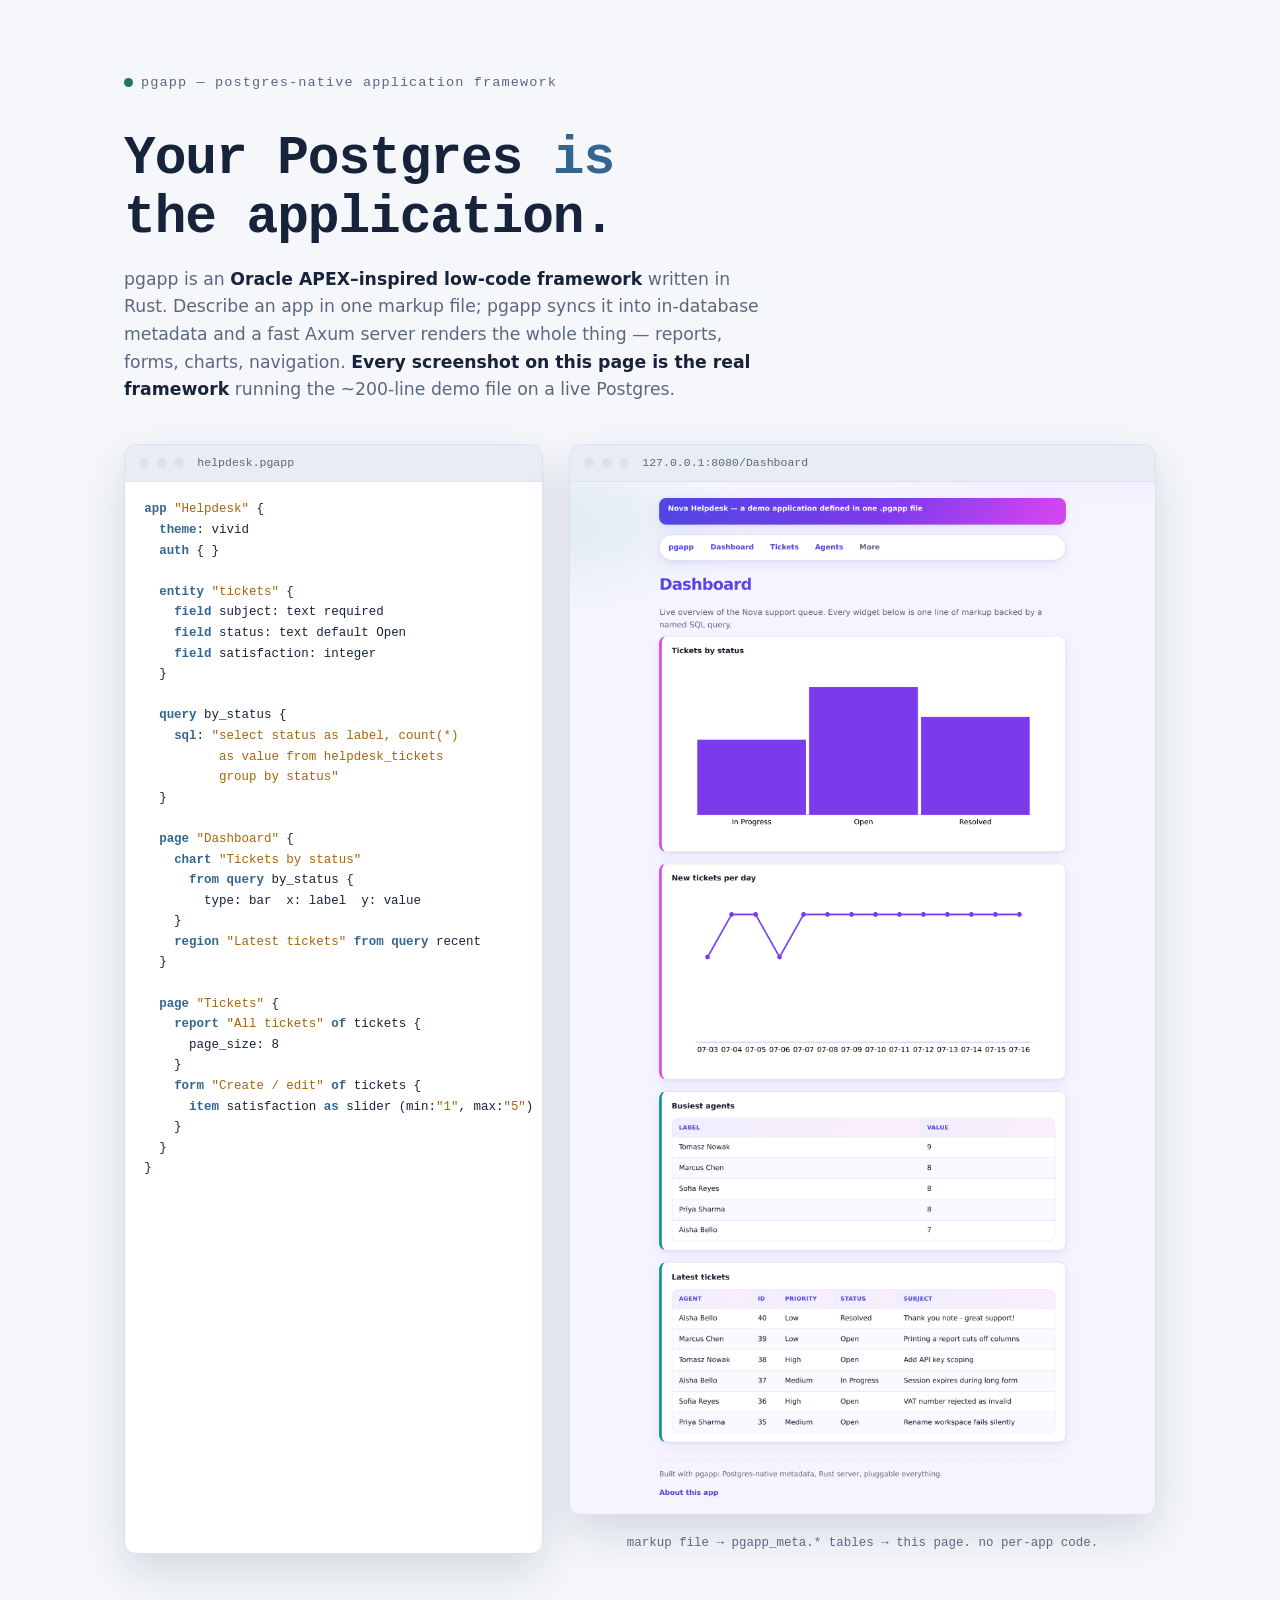
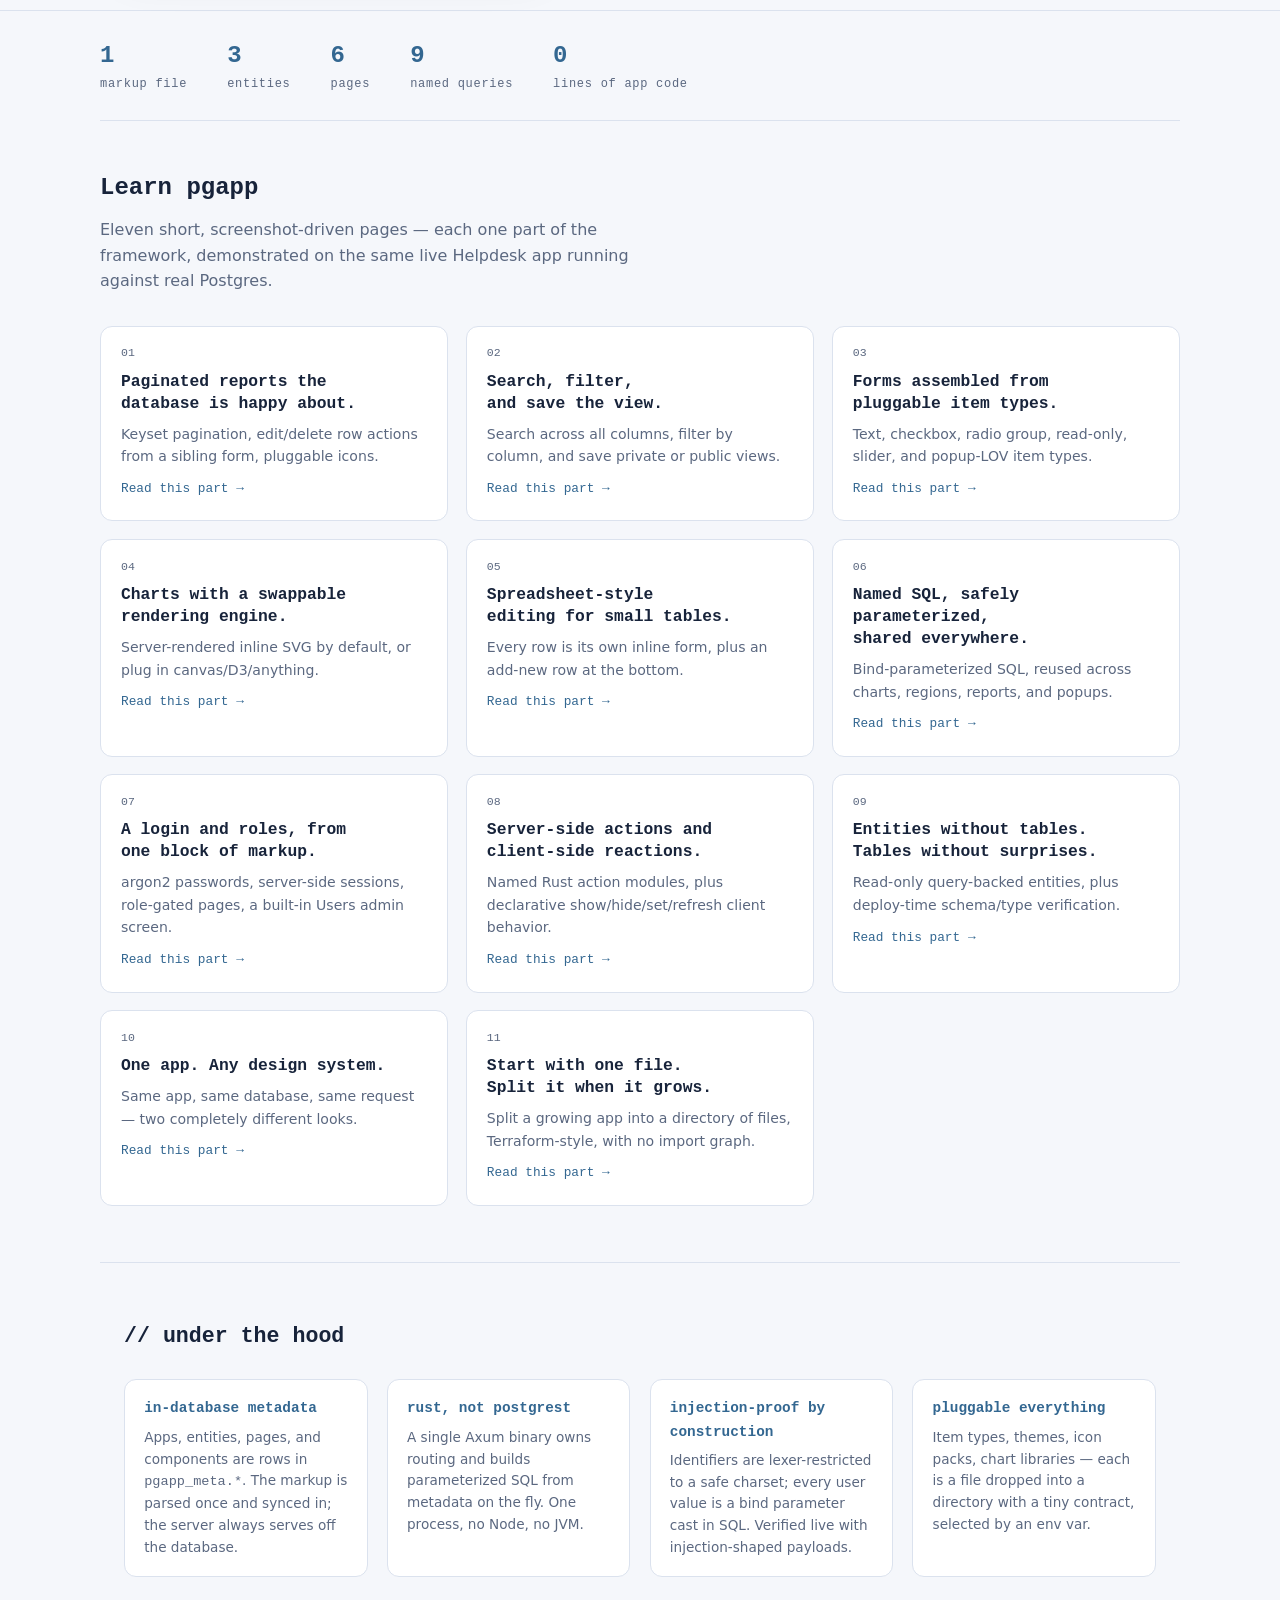
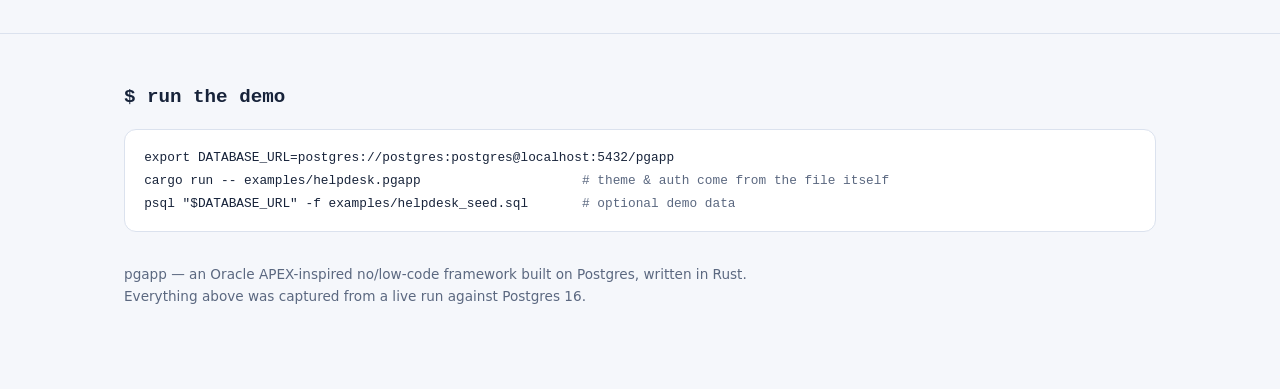
==== commit 9c1f4c21: "Split marketing page into a linked, tutorial-style multi-page site - Extract the shared CSS into mar" ====
--- a/marketing/index.html
+++ b/marketing/index.html
@@ -4,248 +4,7 @@
 <meta charset="utf-8">
 <meta name="viewport" content="width=device-width, initial-scale=1">
 <title>pgapp — your Postgres is the app</title>
-<style>
-  :root {
-    --ink0: #0b1220;
-    --ink1: #121b2e;
-    --ink2: #1a2740;
-    --line: #24304a;
-    --text: #dce4f2;
-    --muted: #8b97ad;
-    --accent: #6db3e8;
-    --accent-deep: #336791;
-    --amber: #e8a13d;
-    --good: #58c496;
-    --frame-bar: #1a2438;
-    --shadow: 0 24px 60px rgb(0 0 0 / 0.45);
-    --radius: 12px;
-    --mono: ui-monospace, "SF Mono", "Cascadia Code", "JetBrains Mono", Menlo, Consolas, monospace;
-    --sans: system-ui, -apple-system, "Segoe UI", sans-serif;
-  }
-  @media (prefers-color-scheme: light) {
-    :root {
-      --ink0: #f5f7fb;
-      --ink1: #ffffff;
-      --ink2: #eef2f9;
-      --line: #dbe2ee;
-      --text: #17233a;
-      --muted: #5b6880;
-      --accent: #336791;
-      --accent-deep: #336791;
-      --amber: #a86408;
-      --good: #1e7a54;
-      --frame-bar: #e7ecf5;
-      --shadow: 0 18px 44px rgb(23 35 58 / 0.14);
-    }
-  }
-  :root[data-theme="dark"] {
-    --ink0: #0b1220; --ink1: #121b2e; --ink2: #1a2740; --line: #24304a;
-    --text: #dce4f2; --muted: #8b97ad; --accent: #6db3e8; --accent-deep: #336791;
-    --amber: #e8a13d; --good: #58c496; --frame-bar: #1a2438;
-    --shadow: 0 24px 60px rgb(0 0 0 / 0.45);
-  }
-  :root[data-theme="light"] {
-    --ink0: #f5f7fb; --ink1: #ffffff; --ink2: #eef2f9; --line: #dbe2ee;
-    --text: #17233a; --muted: #5b6880; --accent: #336791; --accent-deep: #336791;
-    --amber: #a86408; --good: #1e7a54; --frame-bar: #e7ecf5;
-    --shadow: 0 18px 44px rgb(23 35 58 / 0.14);
-  }
-
-  * { box-sizing: border-box; }
-  body {
-    margin: 0;
-    background: var(--ink0);
-    color: var(--text);
-    font-family: var(--sans);
-    line-height: 1.6;
-    font-size: 16px;
-  }
-  a { color: var(--accent); }
-  a:focus-visible, button:focus-visible { outline: 2px solid var(--accent); outline-offset: 3px; }
-
-  .wrap { max-width: 1080px; margin: 0 auto; padding: 0 1.5rem; }
-
-  /* ---------- hero ---------- */
-  .hero { padding: 4.5rem 0 3.5rem; border-bottom: 1px solid var(--line); }
-  .brand {
-    font-family: var(--mono);
-    font-size: 0.85rem;
-    color: var(--muted);
-    letter-spacing: 0.08em;
-    display: flex;
-    align-items: center;
-    gap: 0.5rem;
-    margin-bottom: 2.25rem;
-  }
-  .brand .dot { width: 9px; height: 9px; border-radius: 50%; background: var(--good); }
-  h1 {
-    font-family: var(--mono);
-    font-size: clamp(2rem, 5vw, 3.3rem);
-    line-height: 1.12;
-    letter-spacing: -0.02em;
-    margin: 0 0 1.1rem;
-    max-width: 21ch;
-    text-wrap: balance;
-    font-weight: 700;
-  }
-  h1 .a { color: var(--accent); }
-  .lede { color: var(--muted); max-width: 58ch; font-size: 1.08rem; margin: 0 0 2.5rem; }
-  .lede strong { color: var(--text); font-weight: 600; }
-
-  .hero-pair {
-    display: grid;
-    grid-template-columns: minmax(320px, 5fr) 7fr;
-    gap: 1.6rem;
-    align-items: stretch;
-  }
-  @media (max-width: 860px) { .hero-pair { grid-template-columns: 1fr; } }
-
-  .code-card {
-    background: var(--ink1);
-    border: 1px solid var(--line);
-    border-radius: var(--radius);
-    overflow: hidden;
-    display: flex;
-    flex-direction: column;
-    box-shadow: var(--shadow);
-  }
-  .code-card .bar, .frame .bar {
-    display: flex;
-    align-items: center;
-    gap: 0.45rem;
-    background: var(--frame-bar);
-    border-bottom: 1px solid var(--line);
-    padding: 0.55rem 0.9rem;
-    font-family: var(--mono);
-    font-size: 0.72rem;
-    color: var(--muted);
-  }
-  .bar .b { width: 10px; height: 10px; border-radius: 50%; background: var(--line); }
-  .bar .name { margin-left: 0.4rem; }
-  .code-card pre {
-    margin: 0;
-    padding: 1.1rem 1.2rem;
-    overflow-x: auto;
-    font-family: var(--mono);
-    font-size: 0.78rem;
-    line-height: 1.65;
-    flex: 1;
-  }
-  .k { color: var(--accent); font-weight: 600; }
-  .s { color: var(--amber); }
-  .c { color: var(--muted); }
-
-  .frame {
-    background: var(--ink1);
-    border: 1px solid var(--line);
-    border-radius: var(--radius);
-    overflow: hidden;
-    box-shadow: var(--shadow);
-  }
-  .frame img { display: block; width: 100%; height: auto; }
-  .frame.crop img { max-height: 560px; object-fit: cover; object-position: top; }
-
-  .arrow-note {
-    font-family: var(--mono);
-    font-size: 0.78rem;
-    color: var(--muted);
-    text-align: center;
-    padding: 1.2rem 0 0;
-  }
-  .arrow-note .a { color: var(--accent); }
-
-  /* ---------- stats strip ---------- */
-  .stats {
-    display: flex;
-    flex-wrap: wrap;
-    gap: 2.5rem;
-    padding: 1.6rem 0;
-    border-bottom: 1px solid var(--line);
-    font-family: var(--mono);
-  }
-  .stat .n { font-size: 1.5rem; font-weight: 700; color: var(--accent); font-variant-numeric: tabular-nums; }
-  .stat .l { font-size: 0.75rem; color: var(--muted); letter-spacing: 0.06em; }
-
-  /* ---------- feature rows ---------- */
-  .features { padding: 1rem 0 2rem; }
-  .feature {
-    display: grid;
-    grid-template-columns: minmax(280px, 4fr) 8fr;
-    gap: 2.2rem;
-    align-items: start;
-    padding: 3.2rem 0;
-    border-bottom: 1px solid var(--line);
-  }
-  .feature:last-child { border-bottom: none; }
-  .feature.flip { grid-template-columns: 8fr minmax(280px, 4fr); }
-  .feature.flip .txt { order: 2; }
-  .feature.flip .media { order: 1; }
-  @media (max-width: 860px) {
-    .feature, .feature.flip { grid-template-columns: 1fr; }
-    .feature.flip .txt { order: 1; }
-    .feature.flip .media { order: 2; }
-  }
-  .eyebrow {
-    display: inline-block;
-    font-family: var(--mono);
-    font-size: 0.74rem;
-    color: var(--accent);
-    background: color-mix(in srgb, var(--accent) 12%, transparent);
-    border: 1px solid color-mix(in srgb, var(--accent) 35%, transparent);
-    border-radius: 6px;
-    padding: 0.2rem 0.55rem;
-    margin-bottom: 0.9rem;
-  }
-  .feature h2 {
-    font-family: var(--mono);
-    font-size: 1.35rem;
-    letter-spacing: -0.01em;
-    margin: 0 0 0.7rem;
-    line-height: 1.3;
-    text-wrap: balance;
-  }
-  .feature p { color: var(--muted); margin: 0 0 0.8rem; max-width: 48ch; }
-  .feature p strong { color: var(--text); font-weight: 600; }
-  .feature .fine { font-size: 0.85rem; }
-  .media-stack { display: flex; flex-direction: column; gap: 1.2rem; }
-  .caption {
-    font-family: var(--mono);
-    font-size: 0.72rem;
-    color: var(--muted);
-    padding: 0.55rem 0.2rem 0;
-  }
-  .two-up { display: grid; grid-template-columns: 1fr 1fr; gap: 1.2rem; }
-  @media (max-width: 700px) { .two-up { grid-template-columns: 1fr; } }
-
-  /* ---------- architecture ---------- */
-  .arch { padding: 3.5rem 0; border-bottom: 1px solid var(--line); }
-  .arch h2 { font-family: var(--mono); font-size: 1.35rem; margin: 0 0 1.6rem; }
-  .arch-grid { display: grid; grid-template-columns: repeat(auto-fit, minmax(230px, 1fr)); gap: 1.2rem; }
-  .arch-card {
-    background: var(--ink1);
-    border: 1px solid var(--line);
-    border-radius: var(--radius);
-    padding: 1.1rem 1.2rem;
-  }
-  .arch-card h3 { font-family: var(--mono); font-size: 0.9rem; color: var(--accent); margin: 0 0 0.4rem; }
-  .arch-card p { font-size: 0.85rem; color: var(--muted); margin: 0; }
-
-  /* ---------- footer ---------- */
-  .foot { padding: 3rem 0 4rem; }
-  .foot h2 { font-family: var(--mono); font-size: 1.2rem; margin: 0 0 1rem; }
-  .runbox {
-    background: var(--ink1);
-    border: 1px solid var(--line);
-    border-radius: var(--radius);
-    padding: 1rem 1.2rem;
-    font-family: var(--mono);
-    font-size: 0.8rem;
-    overflow-x: auto;
-    white-space: pre;
-    line-height: 1.8;
-  }
-  .foot .sig { margin-top: 2rem; font-size: 0.85rem; color: var(--muted); }
-</style>
+<link rel="stylesheet" href="style.css">
 </head>
 <body>
 
@@ -311,244 +70,79 @@
   <div class="stat"><div class="n">0</div><div class="l">lines of app code</div></div>
 </section>
 
-<main class="features wrap">
-
-  <div class="feature">
-    <div class="txt">
-      <span class="eyebrow">report &hellip; of tickets</span>
-      <h2>Paginated reports the database is happy about.</h2>
-      <p>A <strong>Report</strong> is a read-only table over an entity. Pagination is keyset ("seek") on the primary key
-      &mdash; no <code>COUNT(*)</code>, no <code>OFFSET</code> scans &mdash; so page 50 costs the same as page 1.</p>
-      <p>Columns can link to other pages, forwarding row values as URL parameters. And because a Form for the
-      same entity sits on this page, every row automatically gets edit and delete actions.</p>
-      <p class="fine">Icons are pluggable too: these are the built-in inline SVGs; drop in a Font&nbsp;Awesome or
-      Material pack with <code>icons: fontawesome</code> in the markup.</p>
-    </div>
-    <div class="media">
-      <div class="frame"><div class="bar"><span class="b"></span><span class="b"></span><span class="b"></span><span class="name">/Tickets &mdash; page 2 via ?r0_after=8</span></div><img src="shots/report-page2.png" alt="The All tickets report on its second page, with edit and delete icons on each row and Prev/Next controls"></div>
-      <div class="caption"># the extra fetched row answers "is there a next page?" &mdash; zero extra queries</div>
-    </div>
+<section class="wrap toc" aria-label="Tutorial">
+  <h2>Learn pgapp</h2>
+  <p class="toc-intro">Eleven short, screenshot-driven pages &mdash; each one part of the framework,
+  demonstrated on the same live Helpdesk app running against real Postgres.</p>
+  <div class="toc-grid">
+    <a class="toc-card" href="tutorial/reports.html">
+      <span class="n">01</span>
+      <h3>Paginated reports the database is happy about.</h3>
+      <p>Keyset pagination, edit/delete row actions from a sibling form, pluggable icons.</p>
+      <span class="go">Read this part &rarr;</span>
+    </a>
+    <a class="toc-card" href="tutorial/search-and-views.html">
+      <span class="n">02</span>
+      <h3>Search, filter, and save the view.</h3>
+      <p>Search across all columns, filter by column, and save private or public views.</p>
+      <span class="go">Read this part &rarr;</span>
+    </a>
+    <a class="toc-card" href="tutorial/forms.html">
+      <span class="n">03</span>
+      <h3>Forms assembled from pluggable item types.</h3>
+      <p>Text, checkbox, radio group, read-only, slider, and popup-LOV item types.</p>
+      <span class="go">Read this part &rarr;</span>
+    </a>
+    <a class="toc-card" href="tutorial/charts.html">
+      <span class="n">04</span>
+      <h3>Charts with a swappable rendering engine.</h3>
+      <p>Server-rendered inline SVG by default, or plug in canvas/D3/anything.</p>
+      <span class="go">Read this part &rarr;</span>
+    </a>
+    <a class="toc-card" href="tutorial/editable-tables.html">
+      <span class="n">05</span>
+      <h3>Spreadsheet-style editing for small tables.</h3>
+      <p>Every row is its own inline form, plus an add-new row at the bottom.</p>
+      <span class="go">Read this part &rarr;</span>
+    </a>
+    <a class="toc-card" href="tutorial/queries.html">
+      <span class="n">06</span>
+      <h3>Named SQL, safely parameterized, shared everywhere.</h3>
+      <p>Bind-parameterized SQL, reused across charts, regions, reports, and popups.</p>
+      <span class="go">Read this part &rarr;</span>
+    </a>
+    <a class="toc-card" href="tutorial/auth.html">
+      <span class="n">07</span>
+      <h3>A login and roles, from one block of markup.</h3>
+      <p>argon2 passwords, server-side sessions, role-gated pages, a built-in Users admin screen.</p>
+      <span class="go">Read this part &rarr;</span>
+    </a>
+    <a class="toc-card" href="tutorial/actions.html">
+      <span class="n">08</span>
+      <h3>Server-side actions and client-side reactions.</h3>
+      <p>Named Rust action modules, plus declarative show/hide/set/refresh client behavior.</p>
+      <span class="go">Read this part &rarr;</span>
+    </a>
+    <a class="toc-card" href="tutorial/query-entities.html">
+      <span class="n">09</span>
+      <h3>Entities without tables. Tables without surprises.</h3>
+      <p>Read-only query-backed entities, plus deploy-time schema/type verification.</p>
+      <span class="go">Read this part &rarr;</span>
+    </a>
+    <a class="toc-card" href="tutorial/theming.html">
+      <span class="n">10</span>
+      <h3>One app. Any design system.</h3>
+      <p>Same app, same database, same request &mdash; two completely different looks.</p>
+      <span class="go">Read this part &rarr;</span>
+    </a>
+    <a class="toc-card" href="tutorial/modular-apps.html">
+      <span class="n">11</span>
+      <h3>Start with one file. Split it when it grows.</h3>
+      <p>Split a growing app into a directory of files, Terraform-style, with no import graph.</p>
+      <span class="go">Read this part &rarr;</span>
+    </a>
   </div>
-
-  <div class="feature flip">
-    <div class="txt">
-      <span class="eyebrow">?r0_q=&hellip; &middot; saved views</span>
-      <h2>Search, filter, and save the view.</h2>
-      <p>Every report grows an interactive toolbar: a <strong>search box</strong> matching across all visible
-      columns, and a <strong>column filter</strong> ("status contains Open"). Filters live in the URL, ride
-      along with the pagination cursors, and every value is a bind parameter &mdash; column names are
-      validated against the report's own column list, never spliced from the request.</p>
-      <p>The current filter state saves as a named <strong>view</strong> in <code>pgapp_meta.report_views</code>
-      &mdash; private to you, or public to every user of the app. Views render as one-click chips;
-      owners and admins can delete them.</p>
-    </div>
-    <div class="media">
-      <div class="frame"><div class="bar"><span class="b"></span><span class="b"></span><span class="b"></span><span class="name">/Tickets?r0_col=status&amp;r0_val=Open &mdash; two saved views as chips</span></div><img src="shots/report-filtered.png" alt="The tickets report filtered to Open status, with a search toolbar and two saved-view chips named High priority and Open only"></div>
-    </div>
-  </div>
-
-  <div class="feature flip">
-    <div class="txt">
-      <span class="eyebrow">form &hellip; item x as slider</span>
-      <h2>Forms assembled from pluggable item types.</h2>
-      <p>Every field's widget is a small Rust component: text, checkbox, radio group, read-only, a slider,
-      a popup list of values. Adding your own is one file and one registry line &mdash; the markup grammar
-      never changes.</p>
-      <p>The <strong>popup LOV</strong> here gets its choices live from a named query (<code>select name as value from
-      agents&hellip;</code>), and writes the picked value back through the DB-stored <code>pgapp.setItem()</code> JS runtime.</p>
-    </div>
-    <div class="media">
-      <div class="media-stack">
-        <div class="frame"><div class="bar"><span class="b"></span><span class="b"></span><span class="b"></span><span class="name">/Tickets?edit_1=1 &mdash; the same form, now editing row 1</span></div><img src="shots/form-edit.png" alt="The ticket form in edit mode: pill-styled radio groups, an agent picker, a satisfaction slider reading 5"></div>
-        <div class="frame"><div class="bar"><span class="b"></span><span class="b"></span><span class="b"></span><span class="name">popup LOV &mdash; choices from a live query</span></div><img src="shots/popup-lov.png" alt="A modal dialog listing the five active agents, fetched from a named query"></div>
-      </div>
-    </div>
-  </div>
-
-  <div class="feature">
-    <div class="txt">
-      <span class="eyebrow">chart &hellip; from query</span>
-      <h2>Charts with a swappable rendering engine.</h2>
-      <p>A <strong>Chart</strong> component points at a named query and two of its columns. The built-in renderer
-      draws dependency-free inline SVG on the server &mdash; no JS, no CDN.</p>
-      <p>Prefer canvas, D3, or a real charting library? Drop a <code>chart.js</code> file into
-      <code>chart-libs/&lt;name&gt;/</code> and declare <code>chart_lib: &lt;name&gt;</code> in the markup. The server emits the rows as JSON and
-      your library draws them &mdash; it never needs to know how.</p>
-    </div>
-    <div class="media">
-      <div class="frame crop"><div class="bar"><span class="b"></span><span class="b"></span><span class="b"></span><span class="name">/Dashboard &mdash; bar + line, inline SVG</span></div><img src="shots/dashboard.png" alt="Bar chart of tickets by status and a line chart of new tickets per day"></div>
-    </div>
-  </div>
-
-  <div class="feature flip">
-    <div class="txt">
-      <span class="eyebrow">editable_table &hellip; of agents</span>
-      <h2>Spreadsheet-style editing for small tables.</h2>
-      <p>An <strong>EditableTable</strong> renders every row as its own inline form &mdash; change a value, hit save,
-      done. Plus an add-new row at the bottom. No list/edit round-trip for data you just want to tweak in place.</p>
-    </div>
-    <div class="media">
-      <div class="frame"><div class="bar"><span class="b"></span><span class="b"></span><span class="b"></span><span class="name">/Agents</span></div><img src="shots/agents.png" alt="Six agent rows, each with editable name, team, and active fields plus save and delete buttons"></div>
-    </div>
-  </div>
-
-  <div class="feature">
-    <div class="txt">
-      <span class="eyebrow">query &hellip; where status = :status</span>
-      <h2>Named SQL, safely parameterized, shared everywhere.</h2>
-      <p>Declare a query once &mdash; app-wide or scoped to one page &mdash; and reference it from charts, regions,
-      report sources, and popup choices. <code>:name</code> markers compile to genuine bind parameters,
-      <strong>never string interpolation</strong>.</p>
-      <p>Values cross pages through links: the Tickets report forwards each row's status as
-      <code>?status=&hellip;</code>, and this page's query reads it back as <code>:status</code>. Parameter passing
-      with zero code.</p>
-    </div>
-    <div class="media">
-      <div class="frame"><div class="bar"><span class="b"></span><span class="b"></span><span class="b"></span><span class="name">/TicketDetail?id=1&amp;status=Resolved</span></div><img src="shots/detail.png" alt="The TicketDetail page showing a table of other resolved tickets, driven by the forwarded status parameter"></div>
-      <div class="caption"># try editing ?status= in the URL &mdash; the region follows it</div>
-    </div>
-  </div>
-
-  <div class="feature">
-    <div class="txt">
-      <span class="eyebrow">auth { } &hellip; requires: admin</span>
-      <h2>A login and roles, from one block of markup.</h2>
-      <p>Add <code>auth&nbsp;{&nbsp;}</code> to the app and every page sits behind a sign-in:
-      <strong>argon2-hashed passwords</strong>, server-side sessions an admin can revoke by deleting a row,
-      and a one-time first-run screen that creates the admin account.</p>
-      <p>Then <code>requires: admin</code> on a page gates it by role — reads <em>and</em> writes. The Agents
-      page here returns 403 to the support team and renders for admins. Accounts are managed on the built-in
-      Users page, never in the markup: passwords don't belong in a source file.</p>
-    </div>
-    <div class="media">
-      <div class="media-stack">
-        <div class="frame crop"><div class="bar"><span class="b"></span><span class="b"></span><span class="b"></span><span class="name">/login &mdash; themed like every other page</span></div><img src="shots/auth-login.png" alt="The sign-in form, styled by the vivid theme" style="max-height:400px"></div>
-        <div class="frame"><div class="bar"><span class="b"></span><span class="b"></span><span class="b"></span><span class="name">/users &mdash; built-in, admin role only</span></div><img src="shots/auth-users.png" alt="The built-in user management page listing the admin and a support user, with an add-user form"></div>
-      </div>
-    </div>
-  </div>
-
-  <div class="feature flip">
-    <div class="txt">
-      <span class="eyebrow">action &hellip; calls run_query &middot; on change of</span>
-      <h2>Server-side actions and client-side reactions.</h2>
-      <p><strong>Actions</strong> are pgapp's PL/SQL analog: named Rust modules in <code>src/actions/</code>,
-      called from a page as a button. The shipped <code>run_query</code> module executes a named query raw
-      &mdash; a plain <code>UPDATE</code> works &mdash; and its outcome comes back as a banner.</p>
-      <p><strong>Dynamic actions</strong> are declarative client-side behavior, dispatched by the DB-stored
-      runtime.js: in this form, picking <em>High</em> priority auto-checks <em>urgent</em>; unchecking
-      urgent hides the notes field; and choosing an agent re-fetches the region below with
-      <code>:agent</code> bound to the selection &mdash; no page reload, no hand-written JS.</p>
-    </div>
-    <div class="media">
-      <div class="media-stack">
-        <div class="code-card">
-          <div class="bar"><span class="b"></span><span class="b"></span><span class="b"></span><span class="name">from the Tickets page definition</span></div>
-          <pre><span class="k">action</span> <span class="s">"Close all non-urgent open tickets"</span> <span class="k">calls</span> run_query (query: <span class="s">"close_nonurgent"</span>)
-
-<span class="k">on change of</span> priority {
-  <span class="k">set</span> urgent <span class="k">to</span> <span class="s">"pgapp.getItem('priority') === 'High'"</span>
-}
-<span class="k">on change of</span> agent {
-  <span class="k">refresh</span> agent_load
-}</pre>
-        </div>
-        <div class="frame"><div class="bar"><span class="b"></span><span class="b"></span><span class="b"></span><span class="name">after clicking the action button</span></div><img src="shots/action-notice.png" alt="A green banner reading Done, 15 rows affected"></div>
-        <div class="frame"><div class="bar"><span class="b"></span><span class="b"></span><span class="b"></span><span class="name">region refetched with :agent = the picked LOV value</span></div><img src="shots/da-region.png" alt="The open-tickets-for-selected-agent region showing 3"></div>
-      </div>
-    </div>
-  </div>
-
-  <div class="feature">
-    <div class="txt">
-      <span class="eyebrow">entity &hellip; from query</span>
-      <h2>Entities without tables. Tables without surprises.</h2>
-      <p>An entity can be backed by a <strong>named query</strong> instead of a table &mdash; the APEX "view"
-      pattern. It's read-only by construction: no table is created, and binding a form to it fails at
-      sync with a clear error. Reports and the JSON API work as usual.</p>
-      <p>And for entities that <em>do</em> own tables, every deployment now verifies the physical schema
-      against the declared fields: a type mismatch stops startup naming every offending column, instead
-      of failing as a confusing cast error at request time.</p>
-    </div>
-    <div class="media">
-      <div class="media-stack">
-        <div class="frame"><div class="bar"><span class="b"></span><span class="b"></span><span class="b"></span><span class="name">a report over a query-backed entity</span></div><img src="shots/query-entity.png" alt="The status summary report driven by a query-backed entity"></div>
-        <div class="code-card">
-          <div class="bar"><span class="b"></span><span class="b"></span><span class="b"></span><span class="name">startup, against a drifted table</span></div>
-          <pre><span class="c">$ pgapp examples/helpdesk.pgapp</span>
-Error: entity 'things' does not match its existing table:
-  - column 'amount' is <span class="s">text</span> in pgapp_data.things
-    but the entity declares <span class="s">integer</span> (expected int4)
-Fix the markup to match the table, or migrate the table
-(pgapp adds columns but never changes or drops them).</pre>
-        </div>
-      </div>
-    </div>
-  </div>
-
-  <div class="feature flip">
-    <div class="txt">
-      <span class="eyebrow">theme: vivid | shadcn | plain</span>
-      <h2>One app. Any design system.</h2>
-      <p>Rendered HTML only ever uses a fixed contract of <code>.pgapp-*</code> classes. A theme is a directory
-      with one CSS file that styles them &mdash; these two screenshots are <strong>the same app, the same database,
-      the same request</strong>, under two themes.</p>
-      <p class="fine">The colorful one ("vivid") was written for this demo in one CSS file. The other is the
-      shadcn/ui default.</p>
-    </div>
-    <div class="media">
-      <div class="two-up">
-        <div>
-          <div class="frame crop"><div class="bar"><span class="b"></span><span class="b"></span><span class="b"></span><span class="name">theme: vivid</span></div><img src="shots/dashboard.png" alt="Dashboard in the vivid theme: gradient header, purple charts, card panels"></div>
-        </div>
-        <div>
-          <div class="frame crop"><div class="bar"><span class="b"></span><span class="b"></span><span class="b"></span><span class="name">theme: shadcn</span></div><img src="shots/dashboard-shadcn.png" alt="The identical dashboard in the neutral shadcn theme"></div>
-        </div>
-      </div>
-    </div>
-  </div>
-
-  <div class="feature">
-    <div class="txt">
-      <span class="eyebrow">one file &rarr; a directory</span>
-      <h2>Start with one file. Split it when it grows.</h2>
-      <p>An app is a single <code>.pgapp</code> file &mdash; until it isn't. Point pgapp at a
-      <strong>directory</strong> and every file under it merges into one app, Terraform-style: one file owns
-      the app shell (settings, <code>auth</code>, nav, chrome); the rest hold entities, pages, and queries,
-      referencing each other by name. No <code>include</code> statements, no import graph, no ordering.</p>
-      <p>The same name declared in two files is a startup error naming both, and every parse error reports
-      its <strong>file and line</strong>. Same grammar in both modes &mdash; splitting is a file move, not a
-      refactor. And either way, the layout is purely an authoring convenience: after sync, the database has
-      never heard of your files.</p>
-    </div>
-    <div class="media">
-      <div class="media-stack">
-        <div class="code-card">
-          <div class="bar"><span class="b"></span><span class="b"></span><span class="b"></span><span class="name">examples/helpdesk-modular/ &mdash; the same app, split</span></div>
-          <pre>helpdesk-modular/
-├─ app.pgapp        <span class="c"># app "Helpdesk" { theme, auth { }, nav, chrome }</span>
-├─ tickets.pgapp    <span class="c"># entity "tickets" + its app-scoped queries</span>
-├─ agents.pgapp     <span class="c"># entity "agents" + the agent_names LOV</span>
-└─ pages/
-   ├─ dashboard.pgapp  <span class="c"># page "Dashboard"</span>
-   ├─ tickets.pgapp    <span class="c"># pages "Tickets" + "TicketDetail"</span>
-   ├─ agents.pgapp     <span class="c"># page "Agents" (requires: admin)</span>
-   └─ backlog.pgapp    <span class="c"># pages "Backlog" + "About"</span></pre>
-        </div>
-        <div class="code-card">
-          <div class="bar"><span class="b"></span><span class="b"></span><span class="b"></span><span class="name">pages/agents.pgapp &mdash; a whole fragment file</span></div>
-          <pre><span class="k">page</span> <span class="s">"Agents"</span> {
-  <span class="k">requires</span>: admin
-  <span class="k">editable_table</span> <span class="s">"Support agents"</span> <span class="k">of</span> agents {
-    columns: name, team, active
-  }
-}</pre>
-        </div>
-      </div>
-    </div>
-  </div>
-
-</main>
+</section>
 
 <section class="arch">
   <div class="wrap">
--- a/marketing/style.css
+++ b/marketing/style.css
@@ -0,0 +1,338 @@
+/* pgapp marketing site — shared styles for index.html and tutorial/*.html */
+
+:root {
+    --ink0: #0b1220;
+    --ink1: #121b2e;
+    --ink2: #1a2740;
+    --line: #24304a;
+    --text: #dce4f2;
+    --muted: #8b97ad;
+    --accent: #6db3e8;
+    --accent-deep: #336791;
+    --amber: #e8a13d;
+    --good: #58c496;
+    --frame-bar: #1a2438;
+    --shadow: 0 24px 60px rgb(0 0 0 / 0.45);
+    --radius: 12px;
+    --mono: ui-monospace, "SF Mono", "Cascadia Code", "JetBrains Mono", Menlo, Consolas, monospace;
+    --sans: system-ui, -apple-system, "Segoe UI", sans-serif;
+  }
+  @media (prefers-color-scheme: light) {
+    :root {
+      --ink0: #f5f7fb;
+      --ink1: #ffffff;
+      --ink2: #eef2f9;
+      --line: #dbe2ee;
+      --text: #17233a;
+      --muted: #5b6880;
+      --accent: #336791;
+      --accent-deep: #336791;
+      --amber: #a86408;
+      --good: #1e7a54;
+      --frame-bar: #e7ecf5;
+      --shadow: 0 18px 44px rgb(23 35 58 / 0.14);
+    }
+  }
+  :root[data-theme="dark"] {
+    --ink0: #0b1220; --ink1: #121b2e; --ink2: #1a2740; --line: #24304a;
+    --text: #dce4f2; --muted: #8b97ad; --accent: #6db3e8; --accent-deep: #336791;
+    --amber: #e8a13d; --good: #58c496; --frame-bar: #1a2438;
+    --shadow: 0 24px 60px rgb(0 0 0 / 0.45);
+  }
+  :root[data-theme="light"] {
+    --ink0: #f5f7fb; --ink1: #ffffff; --ink2: #eef2f9; --line: #dbe2ee;
+    --text: #17233a; --muted: #5b6880; --accent: #336791; --accent-deep: #336791;
+    --amber: #a86408; --good: #1e7a54; --frame-bar: #e7ecf5;
+    --shadow: 0 18px 44px rgb(23 35 58 / 0.14);
+  }
+
+  * { box-sizing: border-box; }
+  body {
+    margin: 0;
+    background: var(--ink0);
+    color: var(--text);
+    font-family: var(--sans);
+    line-height: 1.6;
+    font-size: 16px;
+  }
+  a { color: var(--accent); }
+  a:focus-visible, button:focus-visible { outline: 2px solid var(--accent); outline-offset: 3px; }
+
+  .wrap { max-width: 1080px; margin: 0 auto; padding: 0 1.5rem; }
+
+  /* ---------- hero ---------- */
+  .hero { padding: 4.5rem 0 3.5rem; border-bottom: 1px solid var(--line); }
+  .brand {
+    font-family: var(--mono);
+    font-size: 0.85rem;
+    color: var(--muted);
+    letter-spacing: 0.08em;
+    display: flex;
+    align-items: center;
+    gap: 0.5rem;
+    margin-bottom: 2.25rem;
+  }
+  .brand .dot { width: 9px; height: 9px; border-radius: 50%; background: var(--good); }
+  h1 {
+    font-family: var(--mono);
+    font-size: clamp(2rem, 5vw, 3.3rem);
+    line-height: 1.12;
+    letter-spacing: -0.02em;
+    margin: 0 0 1.1rem;
+    max-width: 21ch;
+    text-wrap: balance;
+    font-weight: 700;
+  }
+  h1 .a { color: var(--accent); }
+  .lede { color: var(--muted); max-width: 58ch; font-size: 1.08rem; margin: 0 0 2.5rem; }
+  .lede strong { color: var(--text); font-weight: 600; }
+
+  .hero-pair {
+    display: grid;
+    grid-template-columns: minmax(320px, 5fr) 7fr;
+    gap: 1.6rem;
+    align-items: stretch;
+  }
+  @media (max-width: 860px) { .hero-pair { grid-template-columns: 1fr; } }
+
+  .code-card {
+    background: var(--ink1);
+    border: 1px solid var(--line);
+    border-radius: var(--radius);
+    overflow: hidden;
+    display: flex;
+    flex-direction: column;
+    box-shadow: var(--shadow);
+  }
+  .code-card .bar, .frame .bar {
+    display: flex;
+    align-items: center;
+    gap: 0.45rem;
+    background: var(--frame-bar);
+    border-bottom: 1px solid var(--line);
+    padding: 0.55rem 0.9rem;
+    font-family: var(--mono);
+    font-size: 0.72rem;
+    color: var(--muted);
+  }
+  .bar .b { width: 10px; height: 10px; border-radius: 50%; background: var(--line); }
+  .bar .name { margin-left: 0.4rem; }
+  .code-card pre {
+    margin: 0;
+    padding: 1.1rem 1.2rem;
+    overflow-x: auto;
+    font-family: var(--mono);
+    font-size: 0.78rem;
+    line-height: 1.65;
+    flex: 1;
+  }
+  .k { color: var(--accent); font-weight: 600; }
+  .s { color: var(--amber); }
+  .c { color: var(--muted); }
+
+  .frame {
+    background: var(--ink1);
+    border: 1px solid var(--line);
+    border-radius: var(--radius);
+    overflow: hidden;
+    box-shadow: var(--shadow);
+  }
+  .frame img { display: block; width: 100%; height: auto; }
+  .frame.crop img { max-height: 560px; object-fit: cover; object-position: top; }
+
+  .arrow-note {
+    font-family: var(--mono);
+    font-size: 0.78rem;
+    color: var(--muted);
+    text-align: center;
+    padding: 1.2rem 0 0;
+  }
+  .arrow-note .a { color: var(--accent); }
+
+  /* ---------- stats strip ---------- */
+  .stats {
+    display: flex;
+    flex-wrap: wrap;
+    gap: 2.5rem;
+    padding: 1.6rem 0;
+    border-bottom: 1px solid var(--line);
+    font-family: var(--mono);
+  }
+  .stat .n { font-size: 1.5rem; font-weight: 700; color: var(--accent); font-variant-numeric: tabular-nums; }
+  .stat .l { font-size: 0.75rem; color: var(--muted); letter-spacing: 0.06em; }
+
+  /* ---------- feature rows ---------- */
+  .features { padding: 1rem 0 2rem; }
+  .feature {
+    display: grid;
+    grid-template-columns: minmax(280px, 4fr) 8fr;
+    gap: 2.2rem;
+    align-items: start;
+    padding: 3.2rem 0;
+    border-bottom: 1px solid var(--line);
+  }
+  .feature:last-child { border-bottom: none; }
+  .feature.flip { grid-template-columns: 8fr minmax(280px, 4fr); }
+  .feature.flip .txt { order: 2; }
+  .feature.flip .media { order: 1; }
+  @media (max-width: 860px) {
+    .feature, .feature.flip { grid-template-columns: 1fr; }
+    .feature.flip .txt { order: 1; }
+    .feature.flip .media { order: 2; }
+  }
+  .eyebrow {
+    display: inline-block;
+    font-family: var(--mono);
+    font-size: 0.74rem;
+    color: var(--accent);
+    background: color-mix(in srgb, var(--accent) 12%, transparent);
+    border: 1px solid color-mix(in srgb, var(--accent) 35%, transparent);
+    border-radius: 6px;
+    padding: 0.2rem 0.55rem;
+    margin-bottom: 0.9rem;
+  }
+  .feature h2 {
+    font-family: var(--mono);
+    font-size: 1.35rem;
+    letter-spacing: -0.01em;
+    margin: 0 0 0.7rem;
+    line-height: 1.3;
+    text-wrap: balance;
+  }
+  .feature p { color: var(--muted); margin: 0 0 0.8rem; max-width: 48ch; }
+  .feature p strong { color: var(--text); font-weight: 600; }
+  .feature .fine { font-size: 0.85rem; }
+  .media-stack { display: flex; flex-direction: column; gap: 1.2rem; }
+  .caption {
+    font-family: var(--mono);
+    font-size: 0.72rem;
+    color: var(--muted);
+    padding: 0.55rem 0.2rem 0;
+  }
+  .two-up { display: grid; grid-template-columns: 1fr 1fr; gap: 1.2rem; }
+  @media (max-width: 700px) { .two-up { grid-template-columns: 1fr; } }
+
+  /* ---------- architecture ---------- */
+  .arch { padding: 3.5rem 0; border-bottom: 1px solid var(--line); }
+  .arch h2 { font-family: var(--mono); font-size: 1.35rem; margin: 0 0 1.6rem; }
+  .arch-grid { display: grid; grid-template-columns: repeat(auto-fit, minmax(230px, 1fr)); gap: 1.2rem; }
+  .arch-card {
+    background: var(--ink1);
+    border: 1px solid var(--line);
+    border-radius: var(--radius);
+    padding: 1.1rem 1.2rem;
+  }
+  .arch-card h3 { font-family: var(--mono); font-size: 0.9rem; color: var(--accent); margin: 0 0 0.4rem; }
+  .arch-card p { font-size: 0.85rem; color: var(--muted); margin: 0; }
+
+  /* ---------- footer ---------- */
+  .foot { padding: 3rem 0 4rem; }
+  .foot h2 { font-family: var(--mono); font-size: 1.2rem; margin: 0 0 1rem; }
+  .runbox {
+    background: var(--ink1);
+    border: 1px solid var(--line);
+    border-radius: var(--radius);
+    padding: 1rem 1.2rem;
+    font-family: var(--mono);
+    font-size: 0.8rem;
+    overflow-x: auto;
+    white-space: pre;
+    line-height: 1.8;
+  }
+  .foot .sig { margin-top: 2rem; font-size: 0.85rem; color: var(--muted); }
+
+/* ---------- site nav (tutorial pages) ---------- */
+.sitenav {
+  display: flex;
+  align-items: center;
+  gap: 0.7rem;
+  padding: 1.3rem 0;
+  font-family: var(--mono);
+  font-size: 0.82rem;
+}
+.sitenav .back {
+  color: var(--text);
+  text-decoration: none;
+  font-weight: 700;
+  display: inline-flex;
+  align-items: center;
+  gap: 0.4rem;
+}
+.sitenav .back:hover { color: var(--accent); }
+.sitenav .crumb { color: var(--muted); }
+.sitenav .crumb strong { color: var(--text); font-weight: 600; }
+
+/* ---------- tutorial article header ---------- */
+.tut-head { padding: 0.5rem 0 2.5rem; border-bottom: 1px solid var(--line); }
+.tut-head h1 {
+  font-family: var(--mono);
+  font-size: clamp(1.6rem, 4vw, 2.3rem);
+  line-height: 1.2;
+  margin: 0.9rem 0 1rem;
+  max-width: 26ch;
+  text-wrap: balance;
+}
+.tut-head .lede { color: var(--muted); max-width: 62ch; font-size: 1.03rem; margin: 0; }
+.tut-head .lede strong { color: var(--text); font-weight: 600; }
+
+/* ---------- tutorial body ---------- */
+.tut-body { padding: 2.5rem 0; }
+.tut-body .txt p { color: var(--muted); margin: 0 0 1rem; max-width: 60ch; }
+.tut-body .txt p strong { color: var(--text); font-weight: 600; }
+.tut-body .txt p.fine { font-size: 0.85rem; }
+.tut-body .media { margin-top: 2rem; }
+.tut-body .media-stack { display: flex; flex-direction: column; gap: 1.2rem; }
+.tut-body .two-up { display: grid; grid-template-columns: 1fr 1fr; gap: 1.2rem; }
+@media (max-width: 700px) { .tut-body .two-up { grid-template-columns: 1fr; } }
+
+/* ---------- prev/next pager ---------- */
+.pager {
+  display: flex;
+  align-items: center;
+  justify-content: space-between;
+  gap: 1rem;
+  padding: 2.2rem 0 3.5rem;
+  border-top: 1px solid var(--line);
+  margin-top: 1rem;
+  font-family: var(--mono);
+  font-size: 0.85rem;
+}
+.pager-link { color: var(--text); text-decoration: none; }
+.pager-link:hover { color: var(--accent); }
+.pager-link.home { color: var(--muted); font-size: 0.78rem; }
+.pager-link.next { text-align: right; margin-left: auto; }
+.pager-spacer { flex: 1; }
+
+/* ---------- tutorial table of contents (index page) ---------- */
+.toc { padding: 3rem 0 3.5rem; border-bottom: 1px solid var(--line); }
+.toc h2 { font-family: var(--mono); font-size: 1.5rem; margin: 0 0 0.6rem; }
+.toc-intro { color: var(--muted); max-width: 58ch; margin: 0 0 2rem; }
+.toc-grid { display: grid; grid-template-columns: repeat(auto-fit, minmax(280px, 1fr)); gap: 1.1rem; }
+.toc-card {
+  display: block;
+  background: var(--ink1);
+  border: 1px solid var(--line);
+  border-radius: var(--radius);
+  padding: 1.1rem 1.25rem 1.3rem;
+  text-decoration: none;
+  color: inherit;
+  transition: border-color 0.15s ease;
+}
+.toc-card:hover { border-color: var(--accent); }
+.toc-card .n {
+  font-family: var(--mono);
+  font-size: 0.72rem;
+  color: var(--muted);
+  margin-bottom: 0.5rem;
+  display: block;
+}
+.toc-card h3 {
+  font-family: var(--mono);
+  font-size: 1.02rem;
+  line-height: 1.35;
+  margin: 0 0 0.5rem;
+  color: var(--text);
+  text-wrap: balance;
+}
+.toc-card p { color: var(--muted); font-size: 0.88rem; margin: 0; }
+.toc-card .go { display: inline-block; margin-top: 0.7rem; font-size: 0.8rem; color: var(--accent); font-family: var(--mono); }
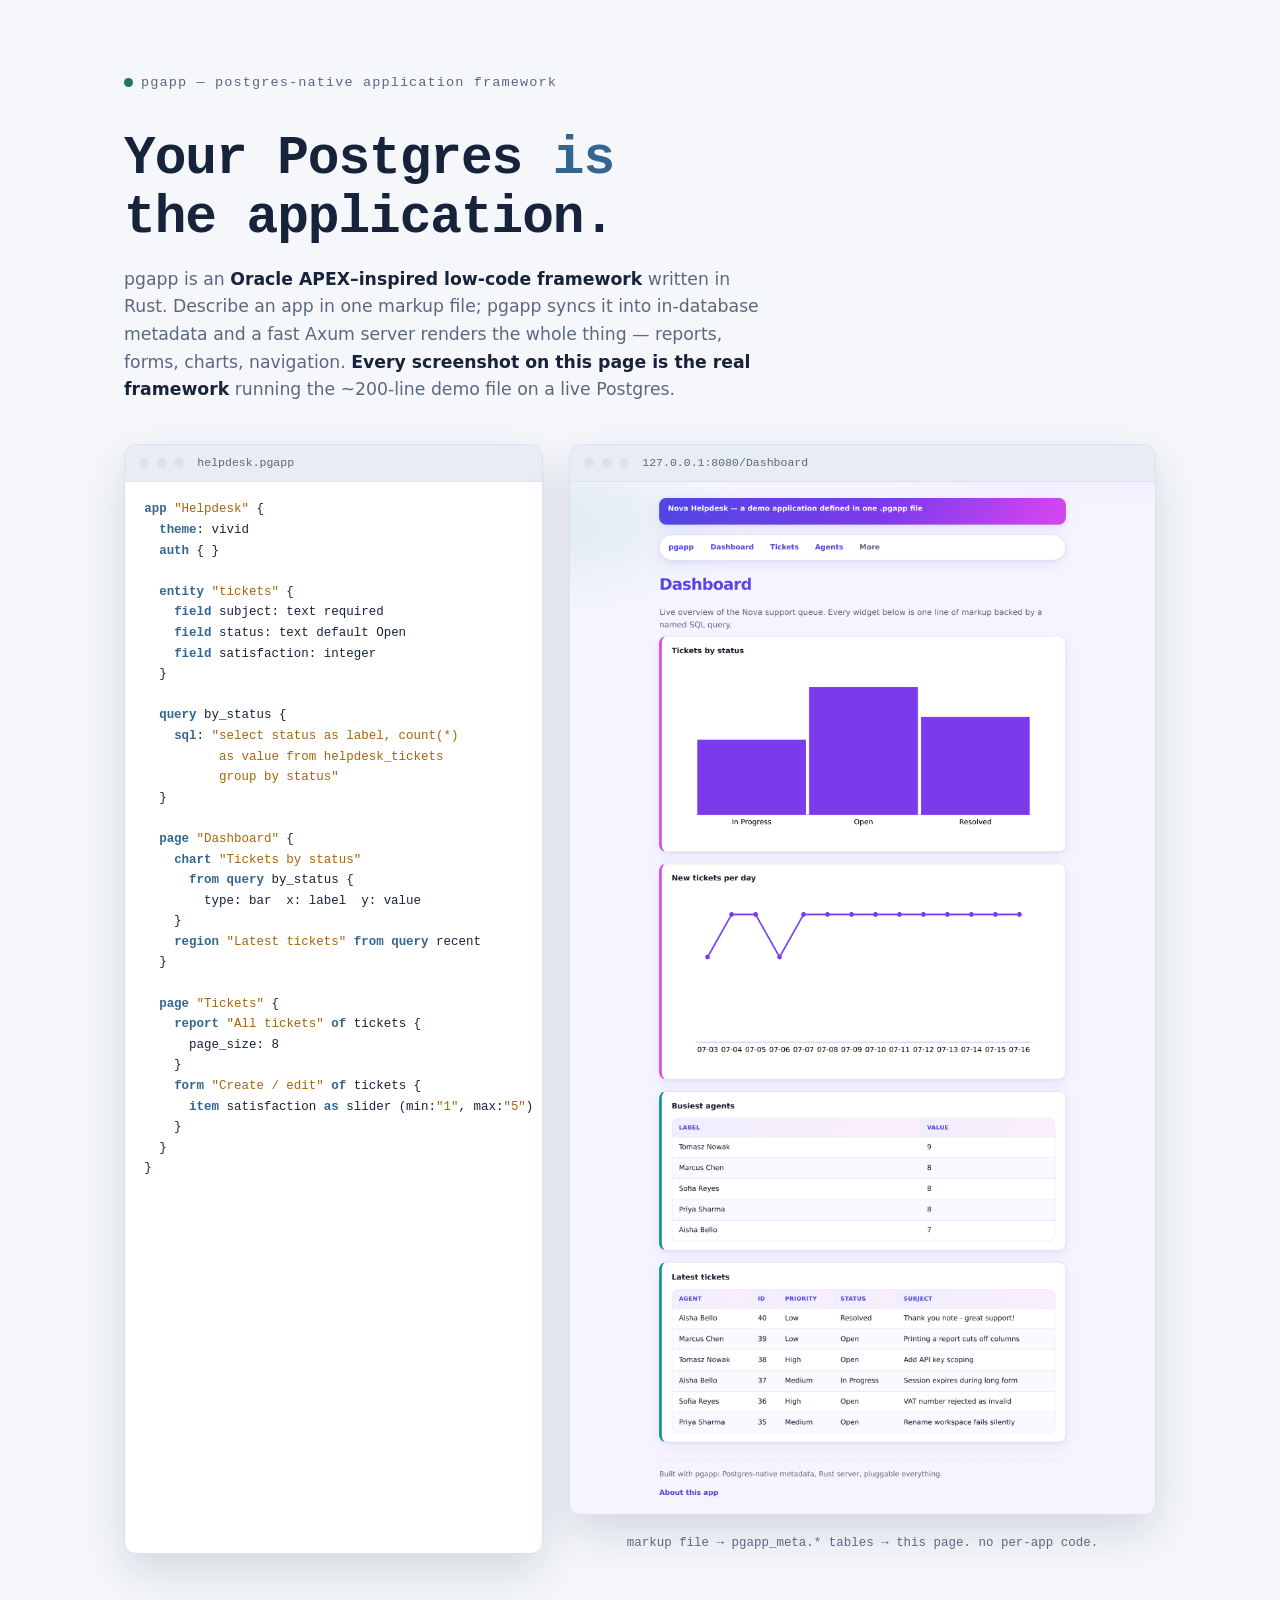
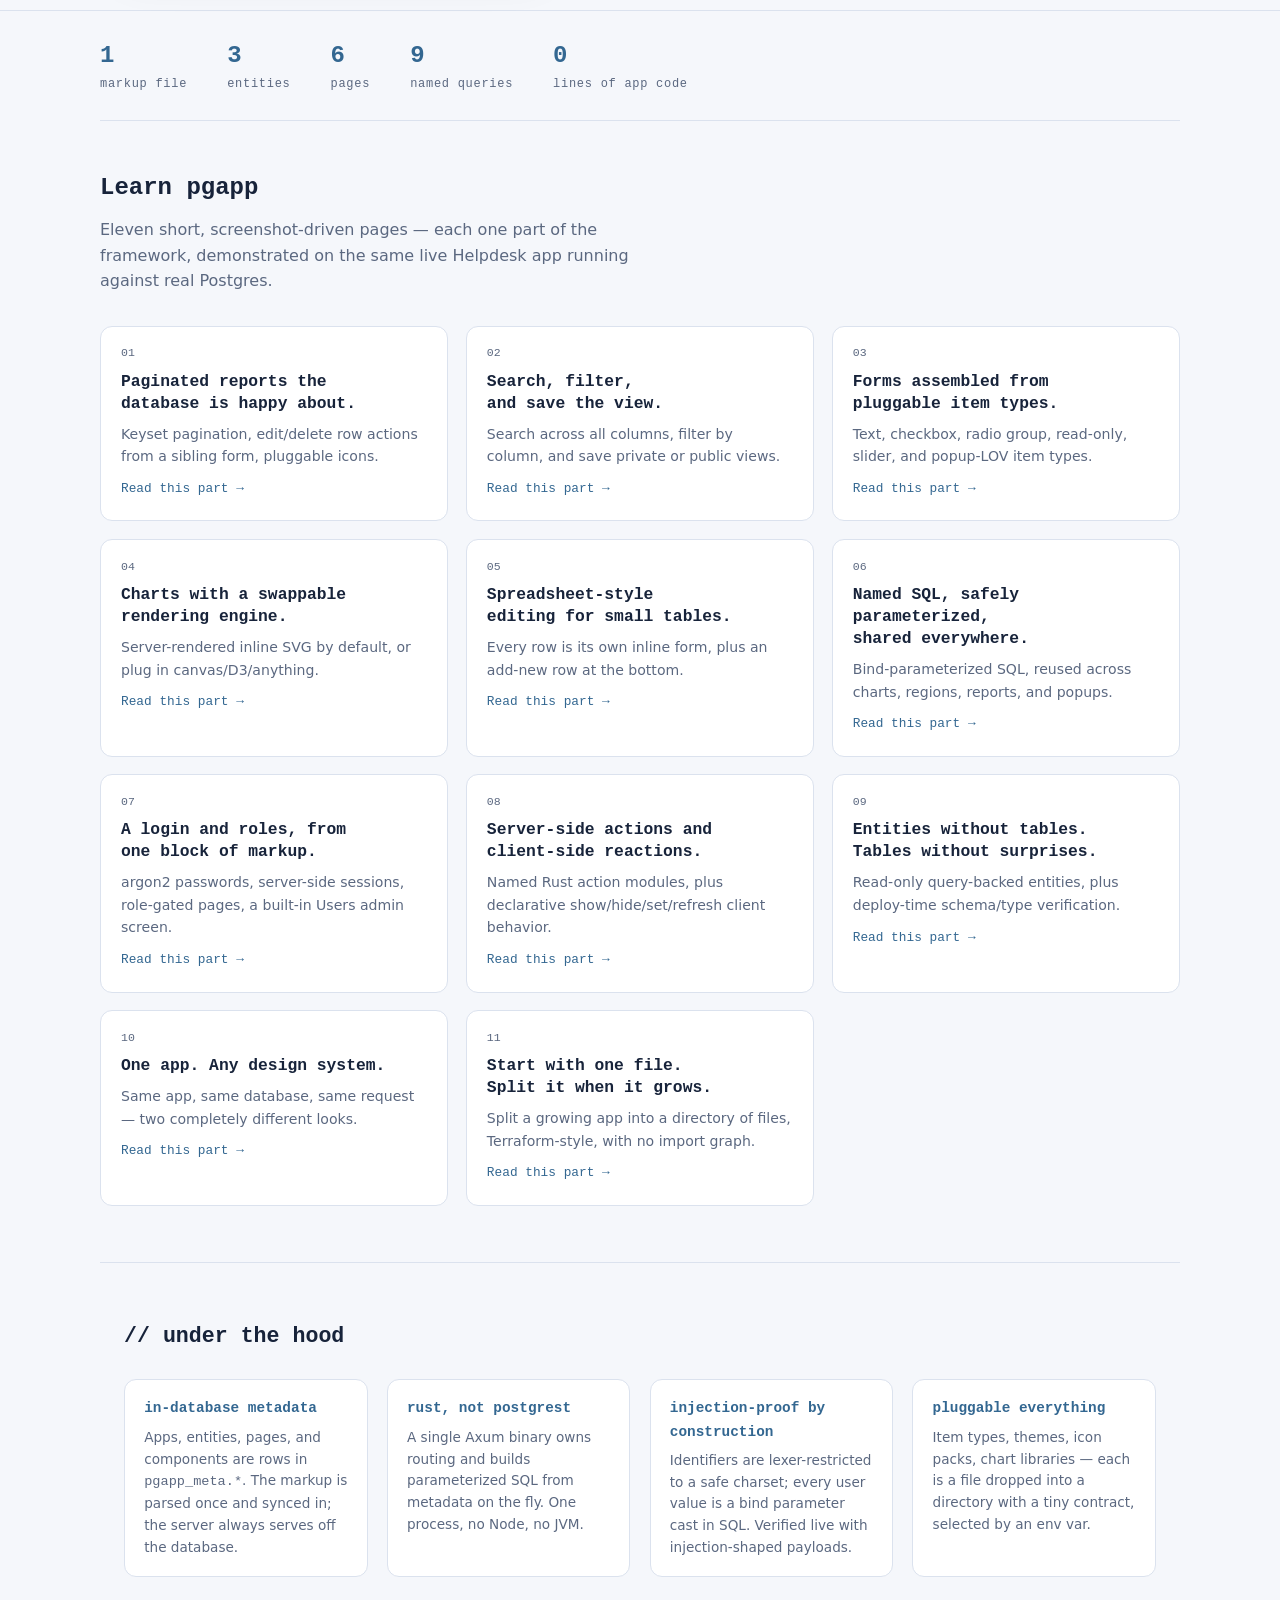
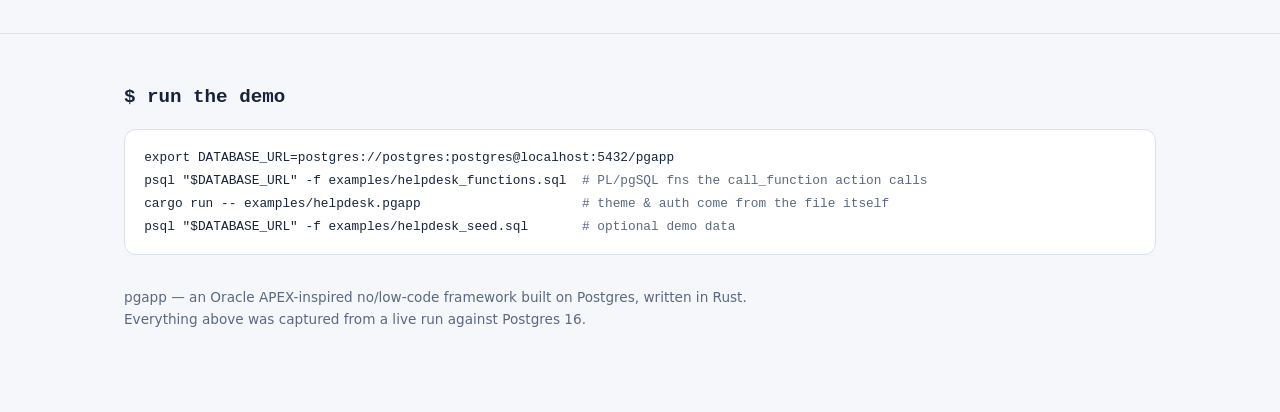
==== commit b68324bb: "Add call_function: a PL/pgSQL-native server-side action module The other end of the Rust-vs-PL/pgSQL" ====
--- a/marketing/index.html
+++ b/marketing/index.html
@@ -160,6 +160,7 @@
   <div class="wrap">
     <h2>$ run the demo</h2>
     <div class="runbox">export DATABASE_URL=postgres://postgres:postgres@localhost:5432/pgapp
+psql "$DATABASE_URL" -f examples/helpdesk_functions.sql  <span class="c"># PL/pgSQL fns the call_function action calls</span>
 cargo run -- examples/helpdesk.pgapp                     <span class="c"># theme &amp; auth come from the file itself</span>
 psql "$DATABASE_URL" -f examples/helpdesk_seed.sql       <span class="c"># optional demo data</span></div>
     <p class="sig">pgapp &mdash; an Oracle APEX-inspired no/low-code framework built on Postgres, written in Rust.<br>
